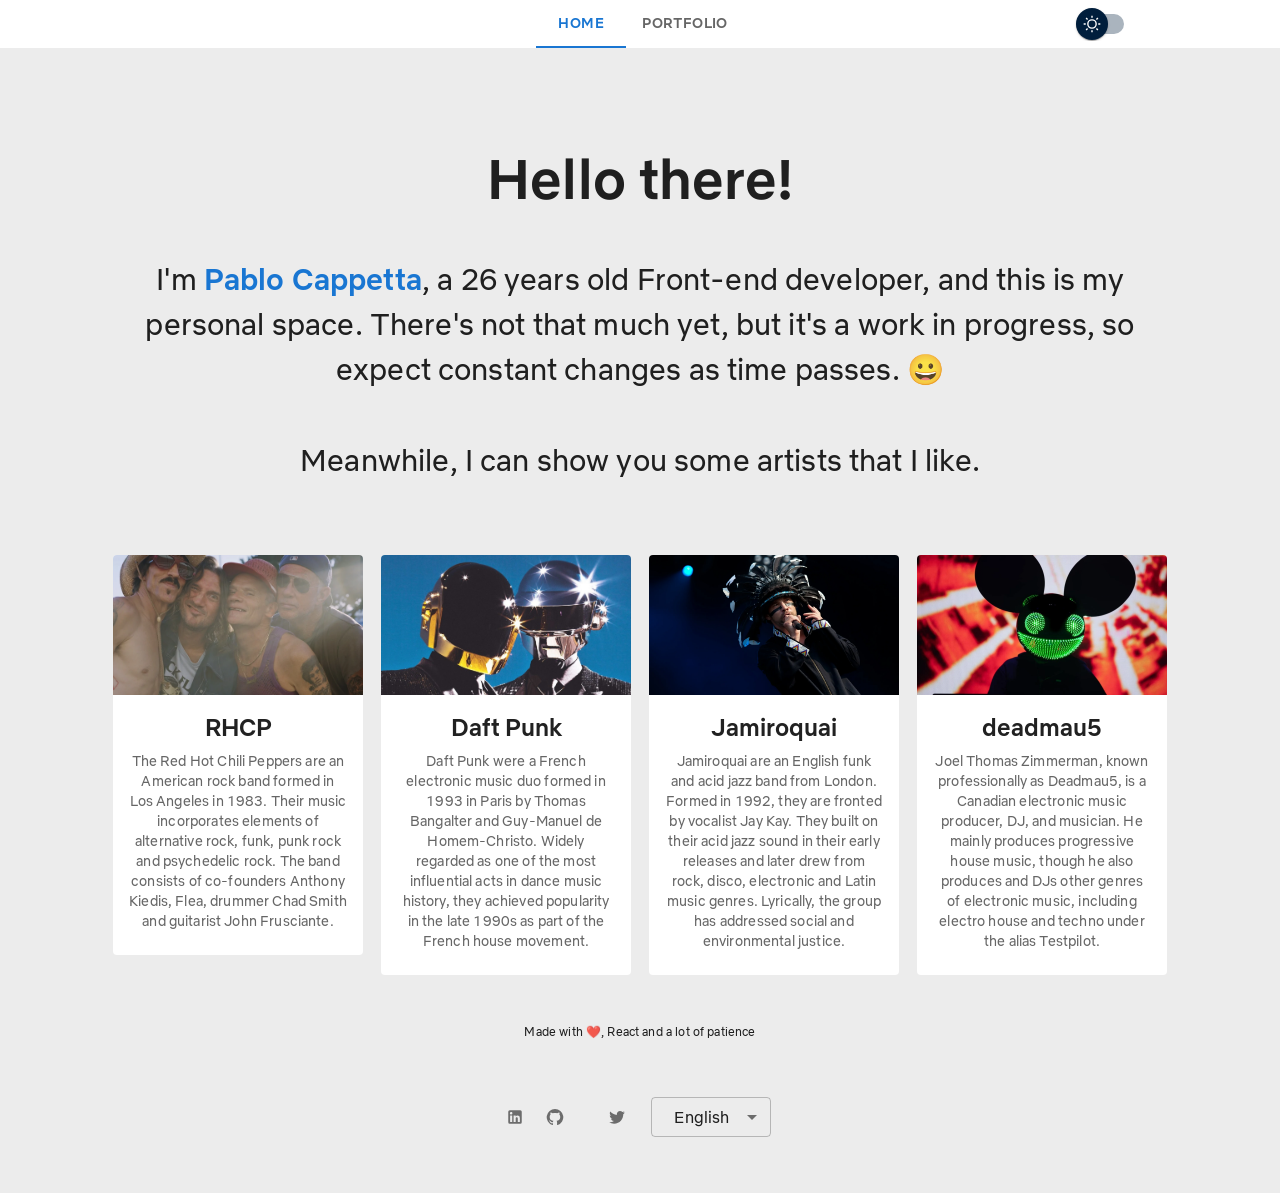
==== index.html @ fea0445c "Updates" ====
<!doctype html><html lang="en"><head><meta charset="utf-8"/><link rel="icon" href="/favicon.ico"/><meta name="viewport" content="width=device-width,initial-scale=1"/><meta name="theme-color" content="#000000"/><meta name="description" content="Pablo Cappetta is a Software Engineer based in Buenos Aires, Argentina. You can find more about him, including his portfolio and some cool stuff he is working on."/><link rel="icon" type="image/png" sizes="32x32" href="/favicon-32x32.png"/><link rel="icon" type="image/png" sizes="16x16" href="/favicon-16x16.png"/><link rel="apple-touch-icon" href="/apple-touch-icon.png"/><link rel="manifest" href="/manifest.json"/><title>Pablo Cappetta</title><script defer="defer" src="/static/js/main.bab5e4d0.js"></script><link href="/static/css/main.f9f43aca.css" rel="stylesheet"></head><body><noscript>You need to enable JavaScript to run this app.</noscript><div id="root"></div></body></html>
---- static/css/main.f9f43aca.css ----
body{-webkit-font-smoothing:antialiased;-moz-osx-font-smoothing:grayscale;font-family:-apple-system,BlinkMacSystemFont,Segoe UI,Roboto,Oxygen,Ubuntu,Cantarell,Fira Sans,Droid Sans,Helvetica Neue,sans-serif;margin:0}code{font-family:source-code-pro,Menlo,Monaco,Consolas,Courier New,monospace}@font-face{font-display:fallback;font-family:Netflix Sans;font-weight:100;src:url(/static/media/NetflixSans_W_Th.b8f0827eea5cccd22f15.woff2) format("woff2"),url(/static/media/NetflixSans_W_Th.5c54746a3f1b41f6bb51.woff) format("woff")}@font-face{font-display:fallback;font-family:Netflix Sans;font-weight:300;src:url(/static/media/NetflixSans_W_Lt.fd2365013929182277eb.woff2) format("woff2"),url(/static/media/NetflixSans_W_Lt.cdaf9476ff5e17fe55d2.woff) format("woff")}@font-face{font-display:fallback;font-family:Netflix Sans;font-weight:400;src:url(/static/media/NetflixSans_W_Rg.0f89544675950f86a3c9.woff2) format("woff2"),url(/static/media/NetflixSans_W_Rg.4a5d6ec8e07842059f60.woff) format("woff")}@font-face{font-display:fallback;font-family:Netflix Sans;font-weight:700;src:url(/static/media/NetflixSans_W_Md.a7eb753e6dc0059a0b06.woff2) format("woff2"),url(/static/media/NetflixSans_W_Md.60232abdb63e25430e3f.woff) format("woff")}@font-face{font-display:fallback;font-family:Netflix Sans;font-weight:800;src:url(/static/media/NetflixSans_W_Bd.2cd128d8209cae108cbe.woff2) format("woff2"),url(/static/media/NetflixSans_W_Bd.e4bef10f76490ea55826.woff) format("woff")}@font-face{font-display:fallback;font-family:Netflix Sans;font-weight:900;src:url(/static/media/NetflixSans_W_Blk.29e6d806de0efce97a15.woff2) format("woff2"),url(/static/media/NetflixSans_W_Blk.bea3baed84f8fe503d08.woff) format("woff")}*{box-sizing:border-box;font-family:Netflix Sans,-apple-system,BlinkMacSystemFont,'"Segoe UI"',Roboto,'"Helvetica Neue"',Arial,"sans-serif",'"Apple Color Emoji"','"Segoe UI Emoji"','"Segoe UI Symbol"'!important;max-width:100vw}body{transition:all .1s linear!important}.App{align-items:center;display:flex;flex-direction:column;font-size:calc(10px + 2vmin);min-height:100vh;text-align:center}h1.home-profile-description{margin-top:0}.home-profile-description{margin-bottom:45.614px}p.home-profile-description{font-size:30px}p.home-liked-stuff-description{font-size:30px;margin-bottom:72px}.container-home-media-cards{display:flex!important;flex-wrap:wrap;gap:36px;justify-content:center!important}.home-footer{font-size:12px;margin-top:48px}.card-component{flex-wrap:wrap!important}.dropdown-component{box-shadow:none!important}a{text-decoration:none}.container-home-page{width:1200px!important}.images-carousel-element{justify-content:center;place-content:center}.nav-bar button{font-weight:bolder}.MuiFormControlLabel-root{margin-right:0!important}.container-social-media{align-content:center!important;align-items:center!important;display:flex!important;flex-wrap:wrap!important;gap:12px!important;justify-content:center!important;line-height:2px!important;margin-bottom:48px;margin-top:48px;place-items:center!important}@media (min-width:320px) and (max-width:374px){.button-theme{display:none!important}.container-home-media-cards{gap:36px}}@media (min-width:375px) and (max-width:424px){#meme{width:95%!important}.button-theme{bottom:49px;left:142px;position:relative!important}.container-home-media-cards{gap:36px}.MuiSwitch-root{width:36px!important}.MuiSwitch-track{display:none!important}.MuiSwitch-switchBase{-webkit-transform:none!important;transform:none!important}.MuiFormControlLabel-root{width:0!important}}@media (min-width:425px) and (max-width:767px){#meme{width:95%!important}.button-theme{bottom:49px;left:165px;position:relative!important}.container-home-media-cards{gap:36px}.MuiSwitch-root{width:36px!important}.MuiSwitch-track{display:none!important}.MuiSwitch-switchBase{-webkit-transform:none!important;transform:none!important}.MuiFormControlLabel-root{width:0!important}}@media (min-width:768px) and (max-width:1023px){.button-theme{bottom:49px;left:338px;position:relative!important}.container-home-media-cards{gap:36px}}@media (min-width:1024px) and (max-width:1439px){.button-theme{bottom:49px;left:465px;position:relative!important}.container-home-media-cards{gap:18px}}@media (min-width:1440px){.button-theme{bottom:49px;left:545px;position:relative!important}.container-home-media-cards{gap:18px}}
/*# sourceMappingURL=main.f9f43aca.css.map*/
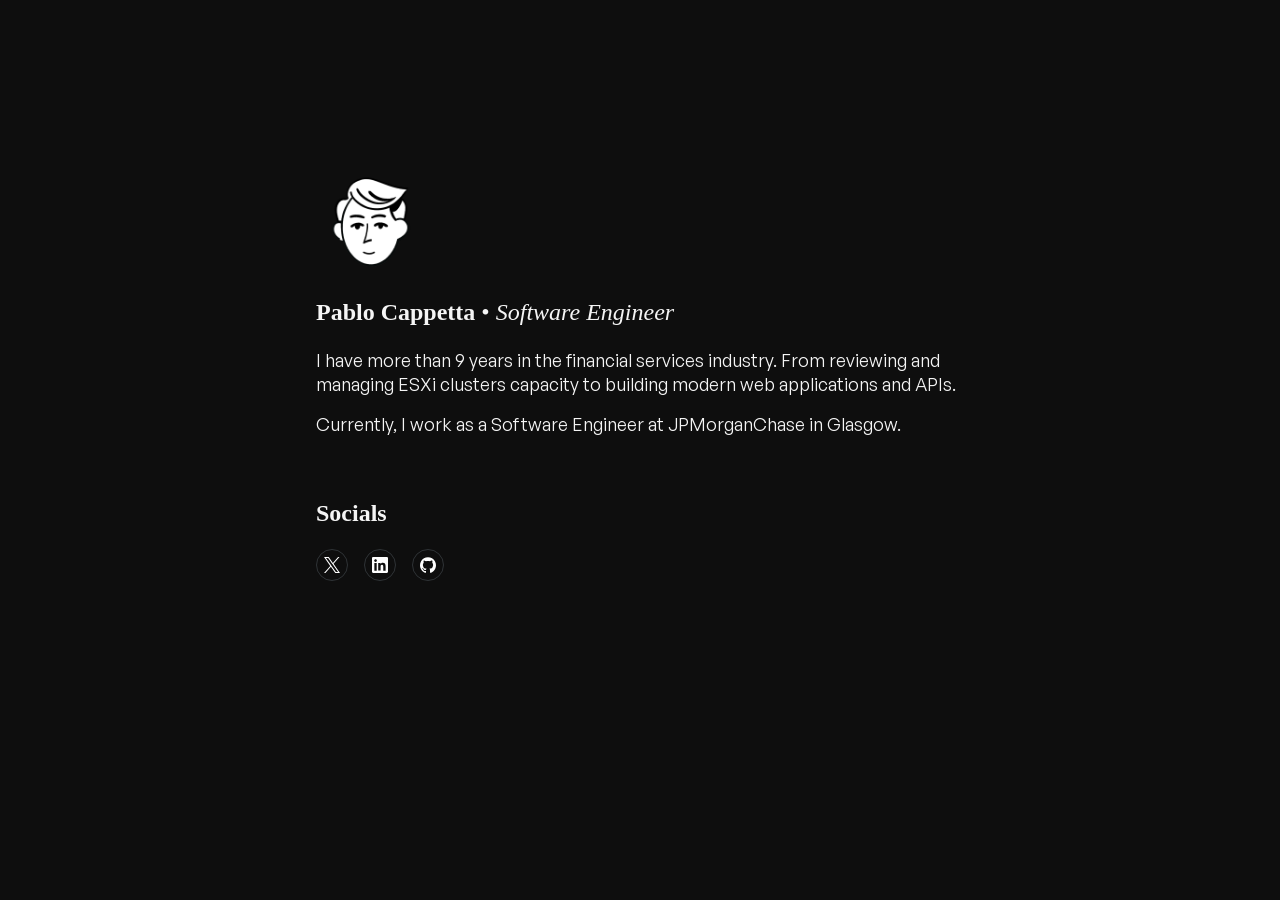
==== commit 1f9cdcba: "Restore custom domain configuration" ====
--- a/index.html
+++ b/index.html
@@ -1 +1 @@
-<!doctype html><html lang="en"><head><meta charset="utf-8"/><link rel="icon" href="/favicon.ico"/><meta name="viewport" content="width=device-width,initial-scale=1"/><meta name="theme-color" content="#000000"/><meta name="description" content="Pablo Cappetta is a Software Engineer based in Buenos Aires, Argentina. You can find more about him, including his portfolio and some cool stuff he is working on."/><link rel="icon" type="image/png" sizes="32x32" href="/favicon-32x32.png"/><link rel="icon" type="image/png" sizes="16x16" href="/favicon-16x16.png"/><link rel="apple-touch-icon" href="/apple-touch-icon.png"/><link rel="manifest" href="/manifest.json"/><title>Pablo Cappetta</title><script defer="defer" src="/static/js/main.bab5e4d0.js"></script><link href="/static/css/main.f9f43aca.css" rel="stylesheet"></head><body><noscript>You need to enable JavaScript to run this app.</noscript><div id="root"></div></body></html>+<!DOCTYPE html><html lang="en" class="h-full bg-[rgb(14, 14, 14)]" style="background-color:rgb(14, 14, 14)"><head><meta charSet="utf-8"/><link rel="preconnect" href="/" crossorigin=""/><meta name="viewport" content="width=device-width, initial-scale=1"/><link rel="stylesheet" href="/_next/static/chunks/1lu42h6o0ez8k.css" data-precedence="next"/><link rel="preload" as="script" fetchPriority="low" href="/_next/static/chunks/0kqziy-7_gy73.js"/><script src="/_next/static/chunks/1vgmu4ugcdqii.js" async=""></script><script src="/_next/static/chunks/092r-mewpaf3q.js" async=""></script><script src="/_next/static/chunks/turbopack-2u1d16houkiyo.js" async=""></script><script src="/_next/static/chunks/3qfy96eoyh-ek.js" async=""></script><script src="/_next/static/chunks/19b2mocf-5gtw.js" async=""></script><meta name="next-size-adjust" content=""/><meta name="theme-color" content="rgb(14, 14, 14)"/><title>Pablo Cappetta</title><meta name="description" content="Software Engineer with 9+ years of experience in financial services, focused on building reliable web applications and APIs."/><meta property="og:title" content="Pablo Cappetta"/><meta property="og:description" content="Software Engineer with 9+ years of experience in financial services, focused on building reliable web applications and APIs."/><meta property="og:url" content="https://pablocappetta.com"/><meta property="og:image" content="https://pablocappetta.com/assets/thumbnail.png"/><meta property="og:image:type" content="image/png"/><meta property="og:image:width" content="1200"/><meta property="og:image:height" content="630"/><meta property="og:type" content="website"/><meta name="twitter:card" content="summary_large_image"/><meta name="twitter:site" content="@pablocappetta"/><meta name="twitter:title" content="Pablo Cappetta"/><meta name="twitter:description" content="Software Engineer with 9+ years of experience in financial services, focused on building reliable web applications and APIs."/><meta name="twitter:image" content="https://pablocappetta.com/assets/thumbnail.png"/><link rel="icon" href="/favicon.ico"/><script src="/_next/static/chunks/0cz1d0mv5g_q7.js" noModule=""></script></head><body class="h-full min-h-screen bg-[rgb(14, 14, 14)] font-[GeneralSans-Regular,sans-serif]"><div hidden=""><!--$--><!--/$--></div><script type="application/ld+json">{"@context":"https://schema.org","@type":"Person","name":"Pablo Cappetta","jobTitle":"Software Engineer","@id":"https://pablocappetta.com/#person","worksFor":{"@type":"Organization","name":"JPMorganChase"},"url":"https://pablocappetta.com","sameAs":["https://twitter.com/PabloCappetta","https://github.com/pablocappetta","https://linkedin.com/in/pablocappetta"],"image":"https://pablocappetta.com/assets/thumbnail.png","description":"Software Engineer with 9+ years of experience in financial services, focused on building reliable web applications and APIs.","alumniOf":{"@type":"CollegeOrUniversity","name":"Universidad Argentina de la Empresa"}}</script><main class="mx-auto max-w-5xl p-8"><article class="pt-0 lg:pt-30 m-auto justify-start"><div class="flex flex-col max-w-170 h-max m-auto"><img alt="Pablo&#x27;s Notion Face" loading="lazy" width="140" height="140" decoding="async" data-nimg="1" class="p-0" style="color:transparent" src="/assets/notion_face.png"/><div class="max-w-3xl px-4 mb-14"><h1 class="text-off-white text-left text-2xl leading-10 mb-4 font-serif"><b class="bg-clip-text">Pablo Cappetta</b><span> • </span><span class="italic">Software Engineer</span></h1><p class="text-off-white text-left text-lg leading-6">I have more than 9 years in the financial services industry. From reviewing and managing ESXi clusters capacity to building modern web applications and APIs.</p><p class="text-off-white text-left text-lg leading-6 mt-4">Currently, I work as a Software Engineer at JPMorganChase in Glasgow.</p></div><div class="max-w-3xl px-4"><h1 class="text-off-white text-left text-2xl leading-10 mb-4"><b class="bg-clip-text font-serif">Socials</b></h1><div class="flex gap-4"><a href="https://x.com/PabloCappetta" target="_blank" rel="noopener noreferrer"><div class="h-8 w-8 rounded-full border flex items-center justify-center border-[#2F3336] transition-opacity duration-200 hover:opacity-70"><img alt="X logo" loading="lazy" width="16" height="16" decoding="async" data-nimg="1" class="brightness-0 invert" style="color:transparent" src="/assets/x.svg"/></div></a><a href="https://linkedin.com/in/pablocappetta" target="_blank" rel="noopener noreferrer"><div class="h-8 w-8 rounded-full border flex items-center justify-center border-[#2F3336] transition-opacity duration-200 hover:opacity-70"><img alt="LinkedIn logo" loading="lazy" width="16" height="16" decoding="async" data-nimg="1" class="brightness-0 invert" style="color:transparent" src="/assets/LinkedIn.svg"/></div></a><a href="https://github.com/pablocappetta" target="_blank" rel="noopener noreferrer"><div class="h-8 w-8 rounded-full border flex items-center justify-center border-[#2F3336] transition-opacity duration-200 hover:opacity-70"><img alt="GitHub logo" loading="lazy" width="16" height="16" decoding="async" data-nimg="1" class="brightness-0 invert" style="color:transparent" src="/assets/GitHub.svg"/></div></a></div></div></div></article><!--$--><!--/$--></main><script id="_R_">(globalThis["TURBOPACK"] || (globalThis["TURBOPACK"] = [])).push({"otherChunks":["static/chunks/0kqziy-7_gy73.js","static/chunks/1vgmu4ugcdqii.js","static/chunks/092r-mewpaf3q.js"],"runtimeModuleIds":[94553]});</script><script src="/_next/static/chunks/0kqziy-7_gy73.js" async=""></script><script>(self.__next_f=self.__next_f||[]).push([0])</script><script>self.__next_f.push([1,"1:\"$Sreact.fragment\"\n2:\"/_next/static/chunks/3qfy96eoyh-ek.js\"\n3:I[39756,[\"$2\"],\"default\"]\n4:I[37457,[\"$2\"],\"default\"]\n6:\"/_next/static/chunks/19b2mocf-5gtw.js\"\n7:I[5500,[\"$2\",\"$6\"],\"Image\"]\nd:\"ViewportBoundary\"\ne:I[97367,[\"$2\"],\"$d\"]\n10:\"MetadataBoundary\"\n11:I[97367,[\"$2\"],\"$10\"]\n12:\"$Sreact.suspense\"\n14:I[68027,[\"$2\"],\"default\",1]\n:HL[\"/_next/static/chunks/1lu42h6o0ez8k.css\",\"style\"]\n:HC[\"/\",\"\"]\n"])</script><script>self.__next_f.push([1,"5:[[\"children\",{\"s\":\"__PAGE__\",\"h\":512,\"d\":{\"r\":[\"$\",\"$1\",\"c\",{\"children\":[[\"$\",\"article\",null,{\"className\":\"pt-0 lg:pt-30 m-auto justify-start\",\"children\":[\"$\",\"div\",null,{\"className\":\"flex flex-col max-w-170 h-max m-auto\",\"children\":[[\"$\",\"$L7\",null,{\"src\":\"/assets/notion_face.png\",\"width\":140,\"height\":140,\"alt\":\"Pablo's Notion Face\",\"className\":\"p-0\"}],[\"$\",\"div\",null,{\"className\":\"max-w-3xl px-4 mb-14\",\"children\":[[\"$\",\"h1\",null,{\"className\":\"text-off-white text-left text-2xl leading-10 mb-4 font-serif\",\"children\":[[\"$\",\"b\",null,{\"className\":\"bg-clip-text\",\"children\":\"Pablo Cappetta\"}],[\"$\",\"span\",null,{\"children\":\" • \"}],[\"$\",\"span\",null,{\"className\":\"italic\",\"children\":\"Software Engineer\"}]]}],[\"$\",\"p\",null,{\"className\":\"text-off-white text-left text-lg leading-6\",\"children\":\"I have more than 9 years in the financial services industry. From reviewing and managing ESXi clusters capacity to building modern web applications and APIs.\"}],[\"$\",\"p\",null,{\"className\":\"text-off-white text-left text-lg leading-6 mt-4\",\"children\":\"Currently, I work as a Software Engineer at JPMorganChase in Glasgow.\"}]]}],[\"$\",\"div\",null,{\"className\":\"max-w-3xl px-4\",\"children\":[[\"$\",\"h1\",null,{\"className\":\"text-off-white text-left text-2xl leading-10 mb-4\",\"children\":[\"$\",\"b\",null,{\"className\":\"bg-clip-text font-serif\",\"children\":\"Socials\"}]}],[\"$\",\"div\",null,{\"className\":\"flex gap-4\",\"children\":[[\"$\",\"a\",null,{\"href\":\"https://x.com/PabloCappetta\",\"target\":\"_blank\",\"rel\":\"noopener noreferrer\",\"children\":\"$L8\"}],\"$L9\",\"$La\"]}]]}]]}]}],[\"$Lb\"],\"$Lc\"]}],\"p\":false,\"v\":null}}]]\n"])</script><script>self.__next_f.push([1,"0:{\"P\":null,\"c\":[\"\",\"\"],\"q\":\"\",\"i\":false,\"t\":{\"t\":{\"s\":\"\",\"h\":528,\"d\":{\"r\":[\"$\",\"$1\",\"c\",{\"children\":[[[\"$\",\"link\",\"0\",{\"rel\":\"stylesheet\",\"href\":\"/_next/static/chunks/1lu42h6o0ez8k.css\",\"precedence\":\"next\",\"crossOrigin\":\"$undefined\",\"nonce\":\"$undefined\"}],[\"$\",\"script\",\"script-0\",{\"src\":\"/_next/static/chunks/3qfy96eoyh-ek.js\",\"async\":true,\"nonce\":\"$undefined\"}]],[\"$\",\"html\",null,{\"lang\":\"en\",\"className\":\"h-full bg-[rgb(14, 14, 14)]\",\"style\":{\"backgroundColor\":\"rgb(14, 14, 14)\"},\"children\":[\"$\",\"body\",null,{\"className\":\"h-full min-h-screen bg-[rgb(14, 14, 14)] font-[GeneralSans-Regular,sans-serif]\",\"children\":[[\"$\",\"script\",null,{\"type\":\"application/ld+json\",\"dangerouslySetInnerHTML\":{\"__html\":\"{\\\"@context\\\":\\\"https://schema.org\\\",\\\"@type\\\":\\\"Person\\\",\\\"name\\\":\\\"Pablo Cappetta\\\",\\\"jobTitle\\\":\\\"Software Engineer\\\",\\\"@id\\\":\\\"https://pablocappetta.com/#person\\\",\\\"worksFor\\\":{\\\"@type\\\":\\\"Organization\\\",\\\"name\\\":\\\"JPMorganChase\\\"},\\\"url\\\":\\\"https://pablocappetta.com\\\",\\\"sameAs\\\":[\\\"https://twitter.com/PabloCappetta\\\",\\\"https://github.com/pablocappetta\\\",\\\"https://linkedin.com/in/pablocappetta\\\"],\\\"image\\\":\\\"https://pablocappetta.com/assets/thumbnail.png\\\",\\\"description\\\":\\\"Software Engineer with 9+ years of experience in financial services, focused on building reliable web applications and APIs.\\\",\\\"alumniOf\\\":{\\\"@type\\\":\\\"CollegeOrUniversity\\\",\\\"name\\\":\\\"Universidad Argentina de la Empresa\\\"}}\"}}],[\"$\",\"main\",null,{\"className\":\"mx-auto max-w-5xl p-8\",\"children\":[\"$\",\"$L3\",null,{\"parallelRouterKey\":\"children\",\"error\":\"$undefined\",\"errorStyles\":\"$undefined\",\"errorScripts\":\"$undefined\",\"template\":[\"$\",\"$L4\",null,{}],\"templateStyles\":\"$undefined\",\"templateScripts\":\"$undefined\",\"notFound\":[[[\"$\",\"title\",null,{\"children\":\"404: This page could not be found.\"}],[\"$\",\"div\",null,{\"style\":{\"fontFamily\":\"system-ui,\\\"Segoe UI\\\",Roboto,Helvetica,Arial,sans-serif,\\\"Apple Color Emoji\\\",\\\"Segoe UI Emoji\\\"\",\"height\":\"100vh\",\"textAlign\":\"center\",\"display\":\"flex\",\"flexDirection\":\"column\",\"alignItems\":\"center\",\"justifyContent\":\"center\"},\"children\":[\"$\",\"div\",null,{\"children\":[[\"$\",\"style\",null,{\"dangerouslySetInnerHTML\":{\"__html\":\"body{color:#000;background:#fff;margin:0}.next-error-h1{border-right:1px solid rgba(0,0,0,.3)}@media (prefers-color-scheme:dark){body{color:#fff;background:#000}.next-error-h1{border-right:1px solid rgba(255,255,255,.3)}}\"}}],[\"$\",\"h1\",null,{\"className\":\"next-error-h1\",\"style\":{\"display\":\"inline-block\",\"margin\":\"0 20px 0 0\",\"padding\":\"0 23px 0 0\",\"fontSize\":24,\"fontWeight\":500,\"verticalAlign\":\"top\",\"lineHeight\":\"49px\"},\"children\":404}],[\"$\",\"div\",null,{\"style\":{\"display\":\"inline-block\"},\"children\":[\"$\",\"h2\",null,{\"style\":{\"fontSize\":14,\"fontWeight\":400,\"lineHeight\":\"49px\",\"margin\":0},\"children\":\"This page could not be found.\"}]}]]}]}]],[]],\"forbidden\":\"$undefined\",\"unauthorized\":\"$undefined\"}]}]]}]}]]}],\"p\":false,\"v\":null},\"c\":\"$Q5\"},\"h\":{\"r\":[\"$\",\"$1\",\"h\",{\"children\":[null,[\"$\",\"$Le\",null,{\"children\":\"$Lf\"}],[\"$\",\"$L11\",null,{\"children\":[[\"$\",\"div\",null,{\"hidden\":true,\"children\":[\"$\",\"$12\",null,{\"name\":\"Next.Metadata\",\"children\":\"$L13\"}]}],null]}],[\"$\",\"meta\",null,{\"name\":\"next-size-adjust\",\"content\":\"\"}]]}],\"p\":false,\"v\":null}},\"m\":\"$undefined\",\"G\":[\"$14\",[[\"$\",\"link\",\"0\",{\"rel\":\"stylesheet\",\"href\":\"/_next/static/chunks/1lu42h6o0ez8k.css\",\"precedence\":\"next\",\"crossOrigin\":\"$undefined\",\"nonce\":\"$undefined\"}]]],\"S\":true,\"r\":\"$undefined\",\"s\":\"$undefined\",\"a\":\"$undefined\",\"l\":\"$undefined\",\"p\":\"$undefined\",\"d\":\"$undefined\",\"b\":\"peVTTz4kTA4rLwxJQx77Z\"}\n"])</script><script>self.__next_f.push([1,"15:I[97367,[\"$2\"],\"OutletBoundary\"]\n8:[\"$\",\"div\",null,{\"className\":\"h-8 w-8 rounded-full border flex items-center justify-center border-[#2F3336] transition-opacity duration-200 hover:opacity-70\",\"children\":[\"$\",\"$L7\",null,{\"alt\":\"X logo\",\"width\":16,\"height\":16,\"className\":\"brightness-0 invert\",\"src\":\"/assets/x.svg\"}]}]\n9:[\"$\",\"a\",null,{\"href\":\"https://linkedin.com/in/pablocappetta\",\"target\":\"_blank\",\"rel\":\"noopener noreferrer\",\"children\":[\"$\",\"div\",null,{\"className\":\"h-8 w-8 rounded-full border flex items-center justify-center border-[#2F3336] transition-opacity duration-200 hover:opacity-70\",\"children\":[\"$\",\"$L7\",null,{\"alt\":\"LinkedIn logo\",\"width\":16,\"height\":16,\"className\":\"brightness-0 invert\",\"src\":\"/assets/LinkedIn.svg\"}]}]}]\na:[\"$\",\"a\",null,{\"href\":\"https://github.com/pablocappetta\",\"target\":\"_blank\",\"rel\":\"noopener noreferrer\",\"children\":[\"$\",\"div\",null,{\"className\":\"h-8 w-8 rounded-full border flex items-center justify-center border-[#2F3336] transition-opacity duration-200 hover:opacity-70\",\"children\":[\"$\",\"$L7\",null,{\"alt\":\"GitHub logo\",\"width\":16,\"height\":16,\"className\":\"brightness-0 invert\",\"src\":\"/assets/GitHub.svg\"}]}]}]\nb:[\"$\",\"script\",\"script-0\",{\"src\":\"/_next/static/chunks/19b2mocf-5gtw.js\",\"async\":true,\"nonce\":\"$undefined\"}]\nc:[\"$\",\"$L15\",null,{\"children\":[\"$\",\"$12\",null,{\"name\":\"Next.MetadataOutlet\",\"children\":\"$@16\"}]}]\n"])</script><script>self.__next_f.push([1,"f:[[\"$\",\"meta\",\"0\",{\"charSet\":\"utf-8\"}],[\"$\",\"meta\",\"1\",{\"name\":\"viewport\",\"content\":\"width=device-width, initial-scale=1\"}],[\"$\",\"meta\",\"2\",{\"name\":\"theme-color\",\"content\":\"rgb(14, 14, 14)\"}]]\n"])</script><script>self.__next_f.push([1,"17:I[27201,[\"$2\"],\"IconMark\"]\n"])</script><script>self.__next_f.push([1,"13:[[\"$\",\"title\",\"0\",{\"children\":\"Pablo Cappetta\"}],[\"$\",\"meta\",\"1\",{\"name\":\"description\",\"content\":\"Software Engineer with 9+ years of experience in financial services, focused on building reliable web applications and APIs.\"}],[\"$\",\"meta\",\"2\",{\"property\":\"og:title\",\"content\":\"Pablo Cappetta\"}],[\"$\",\"meta\",\"3\",{\"property\":\"og:description\",\"content\":\"Software Engineer with 9+ years of experience in financial services, focused on building reliable web applications and APIs.\"}],[\"$\",\"meta\",\"4\",{\"property\":\"og:url\",\"content\":\"https://pablocappetta.com\"}],[\"$\",\"meta\",\"5\",{\"property\":\"og:image\",\"content\":\"https://pablocappetta.com/assets/thumbnail.png\"}],[\"$\",\"meta\",\"6\",{\"property\":\"og:image:type\",\"content\":\"image/png\"}],[\"$\",\"meta\",\"7\",{\"property\":\"og:image:width\",\"content\":\"1200\"}],[\"$\",\"meta\",\"8\",{\"property\":\"og:image:height\",\"content\":\"630\"}],[\"$\",\"meta\",\"9\",{\"property\":\"og:type\",\"content\":\"website\"}],[\"$\",\"meta\",\"10\",{\"name\":\"twitter:card\",\"content\":\"summary_large_image\"}],[\"$\",\"meta\",\"11\",{\"name\":\"twitter:site\",\"content\":\"@pablocappetta\"}],[\"$\",\"meta\",\"12\",{\"name\":\"twitter:title\",\"content\":\"Pablo Cappetta\"}],[\"$\",\"meta\",\"13\",{\"name\":\"twitter:description\",\"content\":\"Software Engineer with 9+ years of experience in financial services, focused on building reliable web applications and APIs.\"}],[\"$\",\"meta\",\"14\",{\"name\":\"twitter:image\",\"content\":\"https://pablocappetta.com/assets/thumbnail.png\"}],[\"$\",\"link\",\"15\",{\"rel\":\"icon\",\"href\":\"/favicon.ico\"}],[\"$\",\"$L17\",\"16\",{}]]\n"])</script><script>self.__next_f.push([1,"16:null\n"])</script></body></html>
--- a/_next/static/chunks/1lu42h6o0ez8k.css
+++ b/_next/static/chunks/1lu42h6o0ez8k.css
@@ -0,0 +1 @@
+@layer properties{@supports (((-webkit-hyphens:none)) and (not (margin-trim:block))) or ((-moz-orient:inline) and (not (color:rgb(from red r g b)))){*,:before,:after,::backdrop{--tw-rotate-x:initial;--tw-rotate-y:initial;--tw-rotate-z:initial;--tw-skew-x:initial;--tw-skew-y:initial;--tw-border-style:solid;--tw-leading:initial;--tw-blur:initial;--tw-brightness:initial;--tw-contrast:initial;--tw-grayscale:initial;--tw-hue-rotate:initial;--tw-invert:initial;--tw-opacity:initial;--tw-saturate:initial;--tw-sepia:initial;--tw-drop-shadow:initial;--tw-drop-shadow-color:initial;--tw-drop-shadow-alpha:100%;--tw-drop-shadow-size:initial;--tw-duration:initial}}}@layer theme{:root,:host{--font-sans:-apple-system, BlinkMacSystemFont, "Segoe UI", Roboto, "Helvetica Neue", "Noto Sans", Arial, sans-serif, "Apple Color Emoji", "Segoe UI Emoji", "Segoe UI Symbol", "Noto Color Emoji";--font-serif:ui-serif, Georgia, Cambria, "Times New Roman", Times, serif;--font-mono:ui-monospace, SFMono-Regular, Menlo, Monaco, Consolas, "Liberation Mono", "Courier New", monospace;--spacing:.25rem;--container-3xl:48rem;--container-5xl:64rem;--text-lg:1.125rem;--text-lg--line-height:calc(1.75 / 1.125);--text-2xl:1.5rem;--text-2xl--line-height:calc(2 / 1.5);--default-transition-duration:.15s;--default-transition-timing-function:cubic-bezier(.4, 0, .2, 1);--default-font-family:var(--font-sans);--default-mono-font-family:var(--font-mono);--color-off-white:#f5f5f5}}@layer base{*,:after,:before,::backdrop{box-sizing:border-box;border:0 solid;margin:0;padding:0}::file-selector-button{box-sizing:border-box;border:0 solid;margin:0;padding:0}html,:host{-webkit-text-size-adjust:100%;tab-size:4;line-height:1.5;font-family:var(--default-font-family,-apple-system, BlinkMacSystemFont, "Segoe UI", Roboto, "Helvetica Neue", "Noto Sans", Arial, sans-serif, "Apple Color Emoji", "Segoe UI Emoji", "Segoe UI Symbol", "Noto Color Emoji");font-feature-settings:var(--default-font-feature-settings,normal);font-variation-settings:var(--default-font-variation-settings,normal);-webkit-tap-highlight-color:transparent}hr{height:0;color:inherit;border-top-width:1px}abbr:where([title]){-webkit-text-decoration:underline dotted;text-decoration:underline dotted}h1,h2,h3,h4,h5,h6{font-size:inherit;font-weight:inherit}a{color:inherit;-webkit-text-decoration:inherit;-webkit-text-decoration:inherit;-webkit-text-decoration:inherit;-webkit-text-decoration:inherit;text-decoration:inherit}b,strong{font-weight:bolder}code,kbd,samp,pre{font-family:var(--default-mono-font-family,ui-monospace, SFMono-Regular, Menlo, Monaco, Consolas, "Liberation Mono", "Courier New", monospace);font-feature-settings:var(--default-mono-font-feature-settings,normal);font-variation-settings:var(--default-mono-font-variation-settings,normal);font-size:1em}small{font-size:80%}sub,sup{vertical-align:baseline;font-size:75%;line-height:0;position:relative}sub{bottom:-.25em}sup{top:-.5em}table{text-indent:0;border-color:inherit;border-collapse:collapse}:-moz-focusring:where(:not(iframe)){outline:auto}progress{vertical-align:baseline}summary{display:list-item}ol,ul,menu{list-style:none}img,svg,video,canvas,audio,iframe,embed,object{vertical-align:middle;display:block}img,video{max-width:100%;height:auto}button,input,select,optgroup,textarea{font:inherit;font-feature-settings:inherit;font-variation-settings:inherit;letter-spacing:inherit;color:inherit;opacity:1;background-color:#0000;border-radius:0}::file-selector-button{font:inherit;font-feature-settings:inherit;font-variation-settings:inherit;letter-spacing:inherit;color:inherit;opacity:1;background-color:#0000;border-radius:0}:where(select:is([multiple],[size])) optgroup{font-weight:bolder}:where(select:is([multiple],[size])) optgroup option{padding-inline-start:20px}::file-selector-button{margin-inline-end:4px}::placeholder{opacity:1}@supports (not ((-webkit-appearance:-apple-pay-button))) or (contain-intrinsic-size:1px){::placeholder{color:currentColor}@supports (color:color-mix(in lab, red, red)){::placeholder{color:color-mix(in oklab, currentcolor 50%, transparent)}}}textarea{resize:vertical}::-webkit-search-decoration{-webkit-appearance:none}::-webkit-date-and-time-value{min-height:1lh;text-align:inherit}::-webkit-datetime-edit{display:inline-flex}::-webkit-datetime-edit-fields-wrapper{padding:0}::-webkit-datetime-edit{padding-block:0}::-webkit-datetime-edit-year-field{padding-block:0}::-webkit-datetime-edit-month-field{padding-block:0}::-webkit-datetime-edit-day-field{padding-block:0}::-webkit-datetime-edit-hour-field{padding-block:0}::-webkit-datetime-edit-minute-field{padding-block:0}::-webkit-datetime-edit-second-field{padding-block:0}::-webkit-datetime-edit-millisecond-field{padding-block:0}::-webkit-datetime-edit-meridiem-field{padding-block:0}::-webkit-calendar-picker-indicator{line-height:1}:-moz-ui-invalid{box-shadow:none}button,input:where([type=button],[type=reset],[type=submit]){appearance:button}::file-selector-button{appearance:button}::-webkit-inner-spin-button{height:auto}::-webkit-outer-spin-button{height:auto}[hidden]:where(:not([hidden=until-found])){display:none!important}}@layer components;@layer utilities{.m-auto{margin:auto}.mx-auto{margin-inline:auto}.mt-4{margin-top:calc(var(--spacing) * 4)}.mb-4{margin-bottom:calc(var(--spacing) * 4)}.mb-14{margin-bottom:calc(var(--spacing) * 14)}.contents{display:contents}.flex{display:flex}.h-8{height:calc(var(--spacing) * 8)}.h-full{height:100%}.h-max{height:max-content}.min-h-screen{min-height:100vh}.w-8{width:calc(var(--spacing) * 8)}.max-w-3xl{max-width:var(--container-3xl)}.max-w-5xl{max-width:var(--container-5xl)}.max-w-170{max-width:calc(var(--spacing) * 170)}.transform{transform:var(--tw-rotate-x, ) var(--tw-rotate-y, ) var(--tw-rotate-z, ) var(--tw-skew-x, ) var(--tw-skew-y, )}.flex-col{flex-direction:column}.items-center{align-items:center}.justify-center{justify-content:center}.justify-start{justify-content:flex-start}.gap-4{gap:calc(var(--spacing) * 4)}.rounded-full{border-radius:2147483647px}.border{border-style:var(--tw-border-style);border-width:1px}.border-\[\#2F3336\]{border-color:#2f3336}.bg-clip-text{-webkit-background-clip:text;background-clip:text}.p-0{padding:0}.p-8{padding:calc(var(--spacing) * 8)}.px-4{padding-inline:calc(var(--spacing) * 4)}.pt-0{padding-top:0}.text-left{text-align:left}.font-\[GeneralSans-Regular\,sans-serif\]{font-family:GeneralSans-Regular,sans-serif}.font-serif{font-family:var(--font-serif)}.text-2xl{font-size:var(--text-2xl);line-height:var(--tw-leading,var(--text-2xl--line-height))}.text-lg{font-size:var(--text-lg);line-height:var(--tw-leading,var(--text-lg--line-height))}.leading-6{--tw-leading:calc(var(--spacing) * 6);line-height:calc(var(--spacing) * 6)}.leading-10{--tw-leading:calc(var(--spacing) * 10);line-height:calc(var(--spacing) * 10)}.text-off-white{color:var(--color-off-white)}.italic{font-style:italic}.brightness-0{--tw-brightness:brightness(0%);filter:var(--tw-blur, ) var(--tw-brightness, ) var(--tw-contrast, ) var(--tw-grayscale, ) var(--tw-hue-rotate, ) var(--tw-invert, ) var(--tw-saturate, ) var(--tw-sepia, ) var(--tw-drop-shadow, )}.invert{--tw-invert:invert(100%);filter:var(--tw-blur, ) var(--tw-brightness, ) var(--tw-contrast, ) var(--tw-grayscale, ) var(--tw-hue-rotate, ) var(--tw-invert, ) var(--tw-saturate, ) var(--tw-sepia, ) var(--tw-drop-shadow, )}.transition-opacity{transition-property:opacity;transition-timing-function:var(--tw-ease,var(--default-transition-timing-function));transition-duration:var(--tw-duration,var(--default-transition-duration))}.duration-200{--tw-duration:.2s;transition-duration:.2s}@media (hover:hover){.hover\:opacity-70:hover{opacity:.7}}@media (min-width:64rem){.lg\:pt-30{padding-top:calc(var(--spacing) * 30)}}}@font-face{font-family:GeneralSans-Extralight;src:url(../media/GeneralSans-Extralight.1u7lnkmono96t.woff2)format("woff2"),url(../media/GeneralSans-Extralight.1jpc-9-s0b4gf.woff)format("woff"),url(../media/GeneralSans-Extralight.2hjn8y9dhlpzd.ttf)format("truetype");font-weight:200;font-display:swap;font-style:normal}@font-face{font-family:GeneralSans-ExtralightItalic;src:url(../media/GeneralSans-ExtralightItalic.1q559mlfq5kf7.woff2)format("woff2"),url(../media/GeneralSans-ExtralightItalic.40x0t7v_y2a2m.woff)format("woff"),url(../media/GeneralSans-ExtralightItalic.1cd3e9m-2ypjz.ttf)format("truetype");font-weight:200;font-display:swap;font-style:italic}@font-face{font-family:GeneralSans-Light;src:url(../media/GeneralSans-Light.087756llyobzp.woff2)format("woff2"),url(../media/GeneralSans-Light.3ohuayw8c9f1b.woff)format("woff"),url(../media/GeneralSans-Light.33d3-p6bew7cg.ttf)format("truetype");font-weight:300;font-display:swap;font-style:normal}@font-face{font-family:GeneralSans-LightItalic;src:url(../media/GeneralSans-LightItalic.0w2934wuan6j5.woff2)format("woff2"),url(../media/GeneralSans-LightItalic.2c-gct9n5zm80.woff)format("woff"),url(../media/GeneralSans-LightItalic.0_s9_fv8or43y.ttf)format("truetype");font-weight:300;font-display:swap;font-style:italic}@font-face{font-family:GeneralSans-Regular;src:url(../media/GeneralSans-Regular.0ypr6tn8ewkor.woff2)format("woff2"),url(../media/GeneralSans-Regular.3svaz9sqb0nb3.woff)format("woff"),url(../media/GeneralSans-Regular.1oeoolfrgcxl0.ttf)format("truetype");font-weight:400;font-display:swap;font-style:normal}@font-face{font-family:GeneralSans-Italic;src:url(../media/GeneralSans-Italic.1cxjb-6u_obet.woff2)format("woff2"),url(../media/GeneralSans-Italic.28t2o6p69rhr3.woff)format("woff"),url(../media/GeneralSans-Italic.3ec59y8jpwxxl.ttf)format("truetype");font-weight:400;font-display:swap;font-style:italic}@font-face{font-family:GeneralSans-Medium;src:url(../media/GeneralSans-Medium.2csf5ddxy62r4.woff2)format("woff2"),url(../media/GeneralSans-Medium.22_8sxxtwvs9z.woff)format("woff"),url(../media/GeneralSans-Medium.3sho8ni9qyu_y.ttf)format("truetype");font-weight:500;font-display:swap;font-style:normal}@font-face{font-family:GeneralSans-MediumItalic;src:url(../media/GeneralSans-MediumItalic.2f25tslwcdkc2.woff2)format("woff2"),url(../media/GeneralSans-MediumItalic.3nhewkqkgpg3h.woff)format("woff"),url(../media/GeneralSans-MediumItalic.1yd0b3ucg5onk.ttf)format("truetype");font-weight:500;font-display:swap;font-style:italic}@font-face{font-family:GeneralSans-Semibold;src:url(../media/GeneralSans-Semibold.1ilrb12bo3o3m.woff2)format("woff2"),url(../media/GeneralSans-Semibold.39vm2bd353kbu.woff)format("woff"),url(../media/GeneralSans-Semibold.3tc7cywaj-ews.ttf)format("truetype");font-weight:600;font-display:swap;font-style:normal}@font-face{font-family:GeneralSans-SemiboldItalic;src:url(../media/GeneralSans-SemiboldItalic.0w881k9wsmaui.woff2)format("woff2"),url(../media/GeneralSans-SemiboldItalic.273e9sxa920e7.woff)format("woff"),url(../media/GeneralSans-SemiboldItalic.3ly5c5ord4l12.ttf)format("truetype");font-weight:600;font-display:swap;font-style:italic}@font-face{font-family:GeneralSans-Bold;src:url(../media/GeneralSans-Bold.388hnitoey2se.woff2)format("woff2"),url(../media/GeneralSans-Bold.0w75u-p33t65q.woff)format("woff"),url(../media/GeneralSans-Bold.1b4odlvw4kuq4.ttf)format("truetype");font-weight:700;font-display:swap;font-style:normal}@font-face{font-family:GeneralSans-BoldItalic;src:url(../media/GeneralSans-BoldItalic.2wps-rx5wty--.woff2)format("woff2"),url(../media/GeneralSans-BoldItalic.1oe9l8pmejnzd.woff)format("woff"),url(../media/GeneralSans-BoldItalic.41or-mlxn-pdq.ttf)format("truetype");font-weight:700;font-display:swap;font-style:italic}@font-face{font-family:GeneralSans-Variable;src:url(../media/GeneralSans-Variable.2ps45st_c6v2a.woff2)format("woff2"),url(../media/GeneralSans-Variable.2h1_90c989vg3.woff)format("woff"),url(../media/GeneralSans-Variable.22yv6z4stvz-9.ttf)format("truetype");font-weight:200 700;font-display:swap;font-style:normal}@font-face{font-family:GeneralSans-VariableItalic;src:url(../media/GeneralSans-VariableItalic.3rr7hnj3k__ig.woff2)format("woff2"),url(../media/GeneralSans-VariableItalic.0yi445ndyei5z.woff)format("woff"),url(../media/GeneralSans-VariableItalic.3d5yxuh-yb3xc.ttf)format("truetype");font-weight:200 700;font-display:swap;font-style:italic}@property --tw-rotate-x{syntax:"*";inherits:false}@property --tw-rotate-y{syntax:"*";inherits:false}@property --tw-rotate-z{syntax:"*";inherits:false}@property --tw-skew-x{syntax:"*";inherits:false}@property --tw-skew-y{syntax:"*";inherits:false}@property --tw-border-style{syntax:"*";inherits:false;initial-value:solid}@property --tw-leading{syntax:"*";inherits:false}@property --tw-blur{syntax:"*";inherits:false}@property --tw-brightness{syntax:"*";inherits:false}@property --tw-contrast{syntax:"*";inherits:false}@property --tw-grayscale{syntax:"*";inherits:false}@property --tw-hue-rotate{syntax:"*";inherits:false}@property --tw-invert{syntax:"*";inherits:false}@property --tw-opacity{syntax:"*";inherits:false}@property --tw-saturate{syntax:"*";inherits:false}@property --tw-sepia{syntax:"*";inherits:false}@property --tw-drop-shadow{syntax:"*";inherits:false}@property --tw-drop-shadow-color{syntax:"*";inherits:false}@property --tw-drop-shadow-alpha{syntax:"<percentage>";inherits:false;initial-value:100%}@property --tw-drop-shadow-size{syntax:"*";inherits:false}@property --tw-duration{syntax:"*";inherits:false}
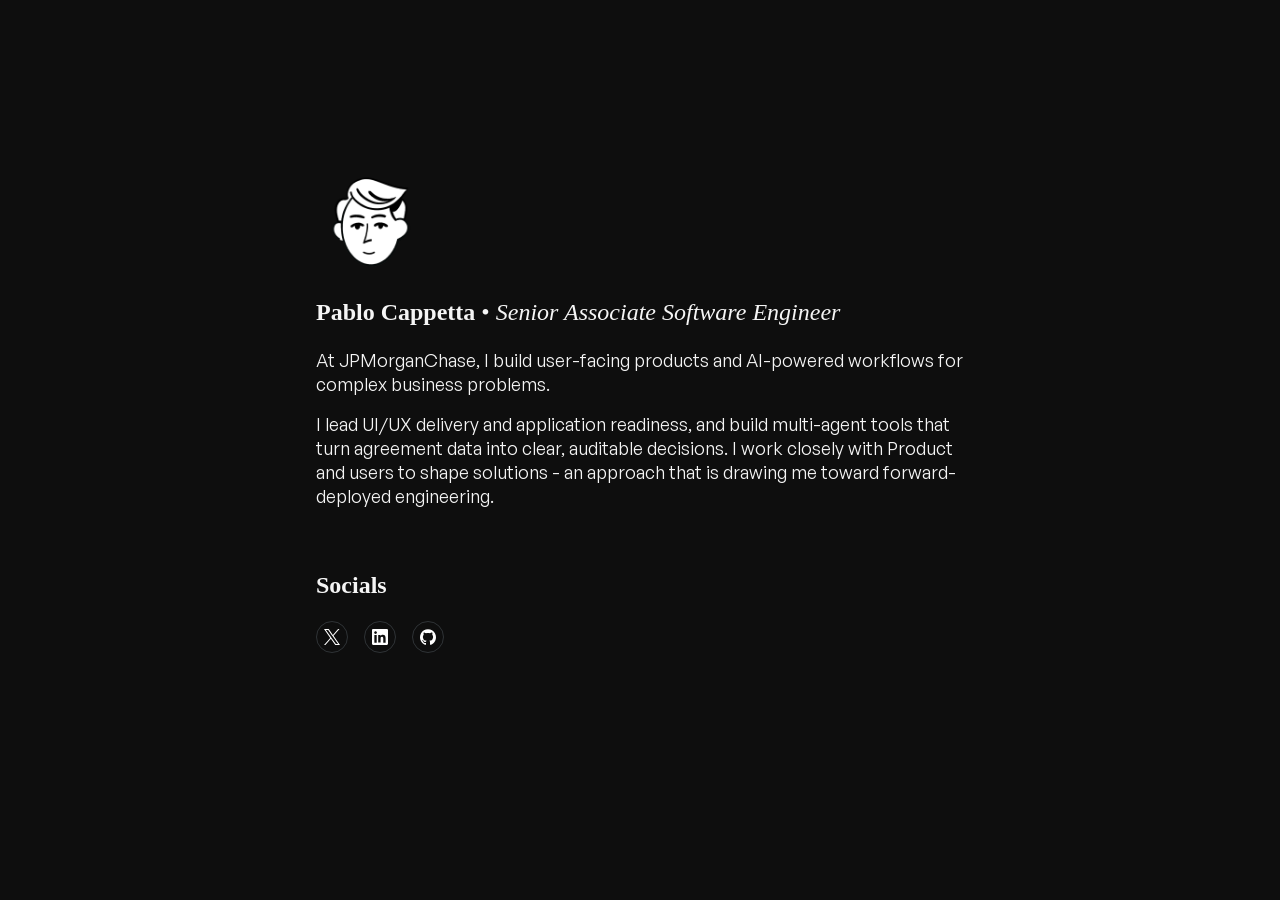
==== commit 4e439293: "Updates" ====
--- a/index.html
+++ b/index.html
@@ -1 +1 @@
-<!DOCTYPE html><html lang="en" class="h-full bg-[rgb(14, 14, 14)]" style="background-color:rgb(14, 14, 14)"><head><meta charSet="utf-8"/><link rel="preconnect" href="/" crossorigin=""/><meta name="viewport" content="width=device-width, initial-scale=1"/><link rel="stylesheet" href="/_next/static/chunks/1lu42h6o0ez8k.css" data-precedence="next"/><link rel="preload" as="script" fetchPriority="low" href="/_next/static/chunks/0kqziy-7_gy73.js"/><script src="/_next/static/chunks/1vgmu4ugcdqii.js" async=""></script><script src="/_next/static/chunks/092r-mewpaf3q.js" async=""></script><script src="/_next/static/chunks/turbopack-2u1d16houkiyo.js" async=""></script><script src="/_next/static/chunks/3qfy96eoyh-ek.js" async=""></script><script src="/_next/static/chunks/19b2mocf-5gtw.js" async=""></script><meta name="next-size-adjust" content=""/><meta name="theme-color" content="rgb(14, 14, 14)"/><title>Pablo Cappetta</title><meta name="description" content="Software Engineer with 9+ years of experience in financial services, focused on building reliable web applications and APIs."/><meta property="og:title" content="Pablo Cappetta"/><meta property="og:description" content="Software Engineer with 9+ years of experience in financial services, focused on building reliable web applications and APIs."/><meta property="og:url" content="https://pablocappetta.com"/><meta property="og:image" content="https://pablocappetta.com/assets/thumbnail.png"/><meta property="og:image:type" content="image/png"/><meta property="og:image:width" content="1200"/><meta property="og:image:height" content="630"/><meta property="og:type" content="website"/><meta name="twitter:card" content="summary_large_image"/><meta name="twitter:site" content="@pablocappetta"/><meta name="twitter:title" content="Pablo Cappetta"/><meta name="twitter:description" content="Software Engineer with 9+ years of experience in financial services, focused on building reliable web applications and APIs."/><meta name="twitter:image" content="https://pablocappetta.com/assets/thumbnail.png"/><link rel="icon" href="/favicon.ico"/><script src="/_next/static/chunks/0cz1d0mv5g_q7.js" noModule=""></script></head><body class="h-full min-h-screen bg-[rgb(14, 14, 14)] font-[GeneralSans-Regular,sans-serif]"><div hidden=""><!--$--><!--/$--></div><script type="application/ld+json">{"@context":"https://schema.org","@type":"Person","name":"Pablo Cappetta","jobTitle":"Software Engineer","@id":"https://pablocappetta.com/#person","worksFor":{"@type":"Organization","name":"JPMorganChase"},"url":"https://pablocappetta.com","sameAs":["https://twitter.com/PabloCappetta","https://github.com/pablocappetta","https://linkedin.com/in/pablocappetta"],"image":"https://pablocappetta.com/assets/thumbnail.png","description":"Software Engineer with 9+ years of experience in financial services, focused on building reliable web applications and APIs.","alumniOf":{"@type":"CollegeOrUniversity","name":"Universidad Argentina de la Empresa"}}</script><main class="mx-auto max-w-5xl p-8"><article class="pt-0 lg:pt-30 m-auto justify-start"><div class="flex flex-col max-w-170 h-max m-auto"><img alt="Pablo&#x27;s Notion Face" loading="lazy" width="140" height="140" decoding="async" data-nimg="1" class="p-0" style="color:transparent" src="/assets/notion_face.png"/><div class="max-w-3xl px-4 mb-14"><h1 class="text-off-white text-left text-2xl leading-10 mb-4 font-serif"><b class="bg-clip-text">Pablo Cappetta</b><span> • </span><span class="italic">Software Engineer</span></h1><p class="text-off-white text-left text-lg leading-6">I have more than 9 years in the financial services industry. From reviewing and managing ESXi clusters capacity to building modern web applications and APIs.</p><p class="text-off-white text-left text-lg leading-6 mt-4">Currently, I work as a Software Engineer at JPMorganChase in Glasgow.</p></div><div class="max-w-3xl px-4"><h1 class="text-off-white text-left text-2xl leading-10 mb-4"><b class="bg-clip-text font-serif">Socials</b></h1><div class="flex gap-4"><a href="https://x.com/PabloCappetta" target="_blank" rel="noopener noreferrer"><div class="h-8 w-8 rounded-full border flex items-center justify-center border-[#2F3336] transition-opacity duration-200 hover:opacity-70"><img alt="X logo" loading="lazy" width="16" height="16" decoding="async" data-nimg="1" class="brightness-0 invert" style="color:transparent" src="/assets/x.svg"/></div></a><a href="https://linkedin.com/in/pablocappetta" target="_blank" rel="noopener noreferrer"><div class="h-8 w-8 rounded-full border flex items-center justify-center border-[#2F3336] transition-opacity duration-200 hover:opacity-70"><img alt="LinkedIn logo" loading="lazy" width="16" height="16" decoding="async" data-nimg="1" class="brightness-0 invert" style="color:transparent" src="/assets/LinkedIn.svg"/></div></a><a href="https://github.com/pablocappetta" target="_blank" rel="noopener noreferrer"><div class="h-8 w-8 rounded-full border flex items-center justify-center border-[#2F3336] transition-opacity duration-200 hover:opacity-70"><img alt="GitHub logo" loading="lazy" width="16" height="16" decoding="async" data-nimg="1" class="brightness-0 invert" style="color:transparent" src="/assets/GitHub.svg"/></div></a></div></div></div></article><!--$--><!--/$--></main><script id="_R_">(globalThis["TURBOPACK"] || (globalThis["TURBOPACK"] = [])).push({"otherChunks":["static/chunks/0kqziy-7_gy73.js","static/chunks/1vgmu4ugcdqii.js","static/chunks/092r-mewpaf3q.js"],"runtimeModuleIds":[94553]});</script><script src="/_next/static/chunks/0kqziy-7_gy73.js" async=""></script><script>(self.__next_f=self.__next_f||[]).push([0])</script><script>self.__next_f.push([1,"1:\"$Sreact.fragment\"\n2:\"/_next/static/chunks/3qfy96eoyh-ek.js\"\n3:I[39756,[\"$2\"],\"default\"]\n4:I[37457,[\"$2\"],\"default\"]\n6:\"/_next/static/chunks/19b2mocf-5gtw.js\"\n7:I[5500,[\"$2\",\"$6\"],\"Image\"]\nd:\"ViewportBoundary\"\ne:I[97367,[\"$2\"],\"$d\"]\n10:\"MetadataBoundary\"\n11:I[97367,[\"$2\"],\"$10\"]\n12:\"$Sreact.suspense\"\n14:I[68027,[\"$2\"],\"default\",1]\n:HL[\"/_next/static/chunks/1lu42h6o0ez8k.css\",\"style\"]\n:HC[\"/\",\"\"]\n"])</script><script>self.__next_f.push([1,"5:[[\"children\",{\"s\":\"__PAGE__\",\"h\":512,\"d\":{\"r\":[\"$\",\"$1\",\"c\",{\"children\":[[\"$\",\"article\",null,{\"className\":\"pt-0 lg:pt-30 m-auto justify-start\",\"children\":[\"$\",\"div\",null,{\"className\":\"flex flex-col max-w-170 h-max m-auto\",\"children\":[[\"$\",\"$L7\",null,{\"src\":\"/assets/notion_face.png\",\"width\":140,\"height\":140,\"alt\":\"Pablo's Notion Face\",\"className\":\"p-0\"}],[\"$\",\"div\",null,{\"className\":\"max-w-3xl px-4 mb-14\",\"children\":[[\"$\",\"h1\",null,{\"className\":\"text-off-white text-left text-2xl leading-10 mb-4 font-serif\",\"children\":[[\"$\",\"b\",null,{\"className\":\"bg-clip-text\",\"children\":\"Pablo Cappetta\"}],[\"$\",\"span\",null,{\"children\":\" • \"}],[\"$\",\"span\",null,{\"className\":\"italic\",\"children\":\"Software Engineer\"}]]}],[\"$\",\"p\",null,{\"className\":\"text-off-white text-left text-lg leading-6\",\"children\":\"I have more than 9 years in the financial services industry. From reviewing and managing ESXi clusters capacity to building modern web applications and APIs.\"}],[\"$\",\"p\",null,{\"className\":\"text-off-white text-left text-lg leading-6 mt-4\",\"children\":\"Currently, I work as a Software Engineer at JPMorganChase in Glasgow.\"}]]}],[\"$\",\"div\",null,{\"className\":\"max-w-3xl px-4\",\"children\":[[\"$\",\"h1\",null,{\"className\":\"text-off-white text-left text-2xl leading-10 mb-4\",\"children\":[\"$\",\"b\",null,{\"className\":\"bg-clip-text font-serif\",\"children\":\"Socials\"}]}],[\"$\",\"div\",null,{\"className\":\"flex gap-4\",\"children\":[[\"$\",\"a\",null,{\"href\":\"https://x.com/PabloCappetta\",\"target\":\"_blank\",\"rel\":\"noopener noreferrer\",\"children\":\"$L8\"}],\"$L9\",\"$La\"]}]]}]]}]}],[\"$Lb\"],\"$Lc\"]}],\"p\":false,\"v\":null}}]]\n"])</script><script>self.__next_f.push([1,"0:{\"P\":null,\"c\":[\"\",\"\"],\"q\":\"\",\"i\":false,\"t\":{\"t\":{\"s\":\"\",\"h\":528,\"d\":{\"r\":[\"$\",\"$1\",\"c\",{\"children\":[[[\"$\",\"link\",\"0\",{\"rel\":\"stylesheet\",\"href\":\"/_next/static/chunks/1lu42h6o0ez8k.css\",\"precedence\":\"next\",\"crossOrigin\":\"$undefined\",\"nonce\":\"$undefined\"}],[\"$\",\"script\",\"script-0\",{\"src\":\"/_next/static/chunks/3qfy96eoyh-ek.js\",\"async\":true,\"nonce\":\"$undefined\"}]],[\"$\",\"html\",null,{\"lang\":\"en\",\"className\":\"h-full bg-[rgb(14, 14, 14)]\",\"style\":{\"backgroundColor\":\"rgb(14, 14, 14)\"},\"children\":[\"$\",\"body\",null,{\"className\":\"h-full min-h-screen bg-[rgb(14, 14, 14)] font-[GeneralSans-Regular,sans-serif]\",\"children\":[[\"$\",\"script\",null,{\"type\":\"application/ld+json\",\"dangerouslySetInnerHTML\":{\"__html\":\"{\\\"@context\\\":\\\"https://schema.org\\\",\\\"@type\\\":\\\"Person\\\",\\\"name\\\":\\\"Pablo Cappetta\\\",\\\"jobTitle\\\":\\\"Software Engineer\\\",\\\"@id\\\":\\\"https://pablocappetta.com/#person\\\",\\\"worksFor\\\":{\\\"@type\\\":\\\"Organization\\\",\\\"name\\\":\\\"JPMorganChase\\\"},\\\"url\\\":\\\"https://pablocappetta.com\\\",\\\"sameAs\\\":[\\\"https://twitter.com/PabloCappetta\\\",\\\"https://github.com/pablocappetta\\\",\\\"https://linkedin.com/in/pablocappetta\\\"],\\\"image\\\":\\\"https://pablocappetta.com/assets/thumbnail.png\\\",\\\"description\\\":\\\"Software Engineer with 9+ years of experience in financial services, focused on building reliable web applications and APIs.\\\",\\\"alumniOf\\\":{\\\"@type\\\":\\\"CollegeOrUniversity\\\",\\\"name\\\":\\\"Universidad Argentina de la Empresa\\\"}}\"}}],[\"$\",\"main\",null,{\"className\":\"mx-auto max-w-5xl p-8\",\"children\":[\"$\",\"$L3\",null,{\"parallelRouterKey\":\"children\",\"error\":\"$undefined\",\"errorStyles\":\"$undefined\",\"errorScripts\":\"$undefined\",\"template\":[\"$\",\"$L4\",null,{}],\"templateStyles\":\"$undefined\",\"templateScripts\":\"$undefined\",\"notFound\":[[[\"$\",\"title\",null,{\"children\":\"404: This page could not be found.\"}],[\"$\",\"div\",null,{\"style\":{\"fontFamily\":\"system-ui,\\\"Segoe UI\\\",Roboto,Helvetica,Arial,sans-serif,\\\"Apple Color Emoji\\\",\\\"Segoe UI Emoji\\\"\",\"height\":\"100vh\",\"textAlign\":\"center\",\"display\":\"flex\",\"flexDirection\":\"column\",\"alignItems\":\"center\",\"justifyContent\":\"center\"},\"children\":[\"$\",\"div\",null,{\"children\":[[\"$\",\"style\",null,{\"dangerouslySetInnerHTML\":{\"__html\":\"body{color:#000;background:#fff;margin:0}.next-error-h1{border-right:1px solid rgba(0,0,0,.3)}@media (prefers-color-scheme:dark){body{color:#fff;background:#000}.next-error-h1{border-right:1px solid rgba(255,255,255,.3)}}\"}}],[\"$\",\"h1\",null,{\"className\":\"next-error-h1\",\"style\":{\"display\":\"inline-block\",\"margin\":\"0 20px 0 0\",\"padding\":\"0 23px 0 0\",\"fontSize\":24,\"fontWeight\":500,\"verticalAlign\":\"top\",\"lineHeight\":\"49px\"},\"children\":404}],[\"$\",\"div\",null,{\"style\":{\"display\":\"inline-block\"},\"children\":[\"$\",\"h2\",null,{\"style\":{\"fontSize\":14,\"fontWeight\":400,\"lineHeight\":\"49px\",\"margin\":0},\"children\":\"This page could not be found.\"}]}]]}]}]],[]],\"forbidden\":\"$undefined\",\"unauthorized\":\"$undefined\"}]}]]}]}]]}],\"p\":false,\"v\":null},\"c\":\"$Q5\"},\"h\":{\"r\":[\"$\",\"$1\",\"h\",{\"children\":[null,[\"$\",\"$Le\",null,{\"children\":\"$Lf\"}],[\"$\",\"$L11\",null,{\"children\":[[\"$\",\"div\",null,{\"hidden\":true,\"children\":[\"$\",\"$12\",null,{\"name\":\"Next.Metadata\",\"children\":\"$L13\"}]}],null]}],[\"$\",\"meta\",null,{\"name\":\"next-size-adjust\",\"content\":\"\"}]]}],\"p\":false,\"v\":null}},\"m\":\"$undefined\",\"G\":[\"$14\",[[\"$\",\"link\",\"0\",{\"rel\":\"stylesheet\",\"href\":\"/_next/static/chunks/1lu42h6o0ez8k.css\",\"precedence\":\"next\",\"crossOrigin\":\"$undefined\",\"nonce\":\"$undefined\"}]]],\"S\":true,\"r\":\"$undefined\",\"s\":\"$undefined\",\"a\":\"$undefined\",\"l\":\"$undefined\",\"p\":\"$undefined\",\"d\":\"$undefined\",\"b\":\"peVTTz4kTA4rLwxJQx77Z\"}\n"])</script><script>self.__next_f.push([1,"15:I[97367,[\"$2\"],\"OutletBoundary\"]\n8:[\"$\",\"div\",null,{\"className\":\"h-8 w-8 rounded-full border flex items-center justify-center border-[#2F3336] transition-opacity duration-200 hover:opacity-70\",\"children\":[\"$\",\"$L7\",null,{\"alt\":\"X logo\",\"width\":16,\"height\":16,\"className\":\"brightness-0 invert\",\"src\":\"/assets/x.svg\"}]}]\n9:[\"$\",\"a\",null,{\"href\":\"https://linkedin.com/in/pablocappetta\",\"target\":\"_blank\",\"rel\":\"noopener noreferrer\",\"children\":[\"$\",\"div\",null,{\"className\":\"h-8 w-8 rounded-full border flex items-center justify-center border-[#2F3336] transition-opacity duration-200 hover:opacity-70\",\"children\":[\"$\",\"$L7\",null,{\"alt\":\"LinkedIn logo\",\"width\":16,\"height\":16,\"className\":\"brightness-0 invert\",\"src\":\"/assets/LinkedIn.svg\"}]}]}]\na:[\"$\",\"a\",null,{\"href\":\"https://github.com/pablocappetta\",\"target\":\"_blank\",\"rel\":\"noopener noreferrer\",\"children\":[\"$\",\"div\",null,{\"className\":\"h-8 w-8 rounded-full border flex items-center justify-center border-[#2F3336] transition-opacity duration-200 hover:opacity-70\",\"children\":[\"$\",\"$L7\",null,{\"alt\":\"GitHub logo\",\"width\":16,\"height\":16,\"className\":\"brightness-0 invert\",\"src\":\"/assets/GitHub.svg\"}]}]}]\nb:[\"$\",\"script\",\"script-0\",{\"src\":\"/_next/static/chunks/19b2mocf-5gtw.js\",\"async\":true,\"nonce\":\"$undefined\"}]\nc:[\"$\",\"$L15\",null,{\"children\":[\"$\",\"$12\",null,{\"name\":\"Next.MetadataOutlet\",\"children\":\"$@16\"}]}]\n"])</script><script>self.__next_f.push([1,"f:[[\"$\",\"meta\",\"0\",{\"charSet\":\"utf-8\"}],[\"$\",\"meta\",\"1\",{\"name\":\"viewport\",\"content\":\"width=device-width, initial-scale=1\"}],[\"$\",\"meta\",\"2\",{\"name\":\"theme-color\",\"content\":\"rgb(14, 14, 14)\"}]]\n"])</script><script>self.__next_f.push([1,"17:I[27201,[\"$2\"],\"IconMark\"]\n"])</script><script>self.__next_f.push([1,"13:[[\"$\",\"title\",\"0\",{\"children\":\"Pablo Cappetta\"}],[\"$\",\"meta\",\"1\",{\"name\":\"description\",\"content\":\"Software Engineer with 9+ years of experience in financial services, focused on building reliable web applications and APIs.\"}],[\"$\",\"meta\",\"2\",{\"property\":\"og:title\",\"content\":\"Pablo Cappetta\"}],[\"$\",\"meta\",\"3\",{\"property\":\"og:description\",\"content\":\"Software Engineer with 9+ years of experience in financial services, focused on building reliable web applications and APIs.\"}],[\"$\",\"meta\",\"4\",{\"property\":\"og:url\",\"content\":\"https://pablocappetta.com\"}],[\"$\",\"meta\",\"5\",{\"property\":\"og:image\",\"content\":\"https://pablocappetta.com/assets/thumbnail.png\"}],[\"$\",\"meta\",\"6\",{\"property\":\"og:image:type\",\"content\":\"image/png\"}],[\"$\",\"meta\",\"7\",{\"property\":\"og:image:width\",\"content\":\"1200\"}],[\"$\",\"meta\",\"8\",{\"property\":\"og:image:height\",\"content\":\"630\"}],[\"$\",\"meta\",\"9\",{\"property\":\"og:type\",\"content\":\"website\"}],[\"$\",\"meta\",\"10\",{\"name\":\"twitter:card\",\"content\":\"summary_large_image\"}],[\"$\",\"meta\",\"11\",{\"name\":\"twitter:site\",\"content\":\"@pablocappetta\"}],[\"$\",\"meta\",\"12\",{\"name\":\"twitter:title\",\"content\":\"Pablo Cappetta\"}],[\"$\",\"meta\",\"13\",{\"name\":\"twitter:description\",\"content\":\"Software Engineer with 9+ years of experience in financial services, focused on building reliable web applications and APIs.\"}],[\"$\",\"meta\",\"14\",{\"name\":\"twitter:image\",\"content\":\"https://pablocappetta.com/assets/thumbnail.png\"}],[\"$\",\"link\",\"15\",{\"rel\":\"icon\",\"href\":\"/favicon.ico\"}],[\"$\",\"$L17\",\"16\",{}]]\n"])</script><script>self.__next_f.push([1,"16:null\n"])</script></body></html>+<!DOCTYPE html><html lang="en" class="h-full bg-[rgb(14, 14, 14)]" style="background-color:rgb(14, 14, 14)"><head><meta charSet="utf-8"/><link rel="preconnect" href="/" crossorigin=""/><meta name="viewport" content="width=device-width, initial-scale=1"/><link rel="stylesheet" href="/_next/static/chunks/1lu42h6o0ez8k.css" data-precedence="next"/><link rel="preload" as="script" fetchPriority="low" href="/_next/static/chunks/0kqziy-7_gy73.js"/><script src="/_next/static/chunks/1vgmu4ugcdqii.js" async=""></script><script src="/_next/static/chunks/092r-mewpaf3q.js" async=""></script><script src="/_next/static/chunks/turbopack-2u1d16houkiyo.js" async=""></script><script src="/_next/static/chunks/3qfy96eoyh-ek.js" async=""></script><script src="/_next/static/chunks/19b2mocf-5gtw.js" async=""></script><meta name="next-size-adjust" content=""/><meta name="theme-color" content="rgb(14, 14, 14)"/><title>Pablo Cappetta | Senior Associate Software Engineer in Glasgow</title><meta name="description" content="Pablo Cappetta is a Senior Associate Software Engineer in Glasgow, building user-facing products and AI-powered workflows with a focus on product collaboration and operational readiness."/><link rel="canonical" href="https://www.pablocappetta.com"/><meta property="og:title" content="Pablo Cappetta | Senior Associate Software Engineer in Glasgow"/><meta property="og:description" content="Pablo Cappetta is a Senior Associate Software Engineer in Glasgow, building user-facing products and AI-powered workflows with a focus on product collaboration and operational readiness."/><meta property="og:url" content="https://www.pablocappetta.com"/><meta property="og:image" content="https://www.pablocappetta.com/assets/thumbnail.png"/><meta property="og:image:type" content="image/png"/><meta property="og:image:width" content="1200"/><meta property="og:image:height" content="630"/><meta property="og:type" content="website"/><meta name="twitter:card" content="summary_large_image"/><meta name="twitter:site" content="@pablocappetta"/><meta name="twitter:title" content="Pablo Cappetta | Senior Associate Software Engineer in Glasgow"/><meta name="twitter:description" content="Pablo Cappetta is a Senior Associate Software Engineer in Glasgow, building user-facing products and AI-powered workflows with a focus on product collaboration and operational readiness."/><meta name="twitter:image" content="https://www.pablocappetta.com/assets/thumbnail.png"/><link rel="icon" href="/favicon.ico"/><script src="/_next/static/chunks/0cz1d0mv5g_q7.js" noModule=""></script></head><body class="h-full min-h-screen bg-[rgb(14, 14, 14)] font-[GeneralSans-Regular,sans-serif]"><div hidden=""><!--$--><!--/$--></div><script type="application/ld+json">{"@context":"https://schema.org","@type":"Person","name":"Pablo Cappetta","jobTitle":"Senior Associate Software Engineer","@id":"https://www.pablocappetta.com/#person","worksFor":{"@type":"Organization","name":"JPMorganChase"},"url":"https://www.pablocappetta.com/","sameAs":["https://x.com/PabloCappetta","https://github.com/pablocappetta","https://linkedin.com/in/pablocappetta"],"image":"https://www.pablocappetta.com/assets/thumbnail.png","description":"Pablo Cappetta is a Senior Associate Software Engineer in Glasgow, building user-facing products and AI-powered workflows with a focus on product collaboration and operational readiness.","alumniOf":{"@type":"CollegeOrUniversity","name":"Universidad Argentina de la Empresa"}}</script><main class="mx-auto max-w-5xl p-8"><article class="pt-0 lg:pt-30 m-auto justify-start"><div class="flex flex-col max-w-170 h-max m-auto"><img alt="Pablo&#x27;s Notion Face" loading="lazy" width="140" height="140" decoding="async" data-nimg="1" class="p-0" style="color:transparent" src="/assets/notion_face.png"/><div class="max-w-3xl px-4 mb-14"><h1 class="text-off-white text-left text-2xl leading-10 mb-4 font-serif"><b class="bg-clip-text">Pablo Cappetta</b><span> • </span><span class="italic">Senior Associate Software Engineer</span></h1><p class="text-off-white text-left text-lg leading-6">At JPMorganChase, I build user-facing products and AI-powered workflows for complex business problems.</p><p class="text-off-white text-left text-lg leading-6 mt-4">I lead UI/UX delivery and application readiness, and build multi-agent tools that turn agreement data into clear, auditable decisions. I work closely with Product and users to shape solutions - an approach that is drawing me toward forward-deployed engineering.</p></div><div class="max-w-3xl px-4"><h2 class="text-off-white text-left text-2xl leading-10 mb-4"><b class="bg-clip-text font-serif">Socials</b></h2><div class="flex gap-4"><a href="https://x.com/PabloCappetta" target="_blank" rel="noopener noreferrer"><div class="h-8 w-8 rounded-full border flex items-center justify-center border-[#2F3336] transition-opacity duration-200 hover:opacity-70"><img alt="X logo" loading="lazy" width="16" height="16" decoding="async" data-nimg="1" class="brightness-0 invert" style="color:transparent" src="/assets/x.svg"/></div></a><a href="https://linkedin.com/in/pablocappetta" target="_blank" rel="noopener noreferrer"><div class="h-8 w-8 rounded-full border flex items-center justify-center border-[#2F3336] transition-opacity duration-200 hover:opacity-70"><img alt="LinkedIn logo" loading="lazy" width="16" height="16" decoding="async" data-nimg="1" class="brightness-0 invert" style="color:transparent" src="/assets/LinkedIn.svg"/></div></a><a href="https://github.com/pablocappetta" target="_blank" rel="noopener noreferrer"><div class="h-8 w-8 rounded-full border flex items-center justify-center border-[#2F3336] transition-opacity duration-200 hover:opacity-70"><img alt="GitHub logo" loading="lazy" width="16" height="16" decoding="async" data-nimg="1" class="brightness-0 invert" style="color:transparent" src="/assets/GitHub.svg"/></div></a></div></div></div></article><!--$--><!--/$--></main><script id="_R_">(globalThis["TURBOPACK"] || (globalThis["TURBOPACK"] = [])).push({"otherChunks":["static/chunks/0kqziy-7_gy73.js","static/chunks/1vgmu4ugcdqii.js","static/chunks/092r-mewpaf3q.js"],"runtimeModuleIds":[94553]});</script><script src="/_next/static/chunks/0kqziy-7_gy73.js" async=""></script><script>(self.__next_f=self.__next_f||[]).push([0])</script><script>self.__next_f.push([1,"1:\"$Sreact.fragment\"\n2:\"/_next/static/chunks/3qfy96eoyh-ek.js\"\n3:I[39756,[\"$2\"],\"default\"]\n4:I[37457,[\"$2\"],\"default\"]\n6:\"/_next/static/chunks/19b2mocf-5gtw.js\"\n7:I[5500,[\"$2\",\"$6\"],\"Image\"]\nc:\"ViewportBoundary\"\nd:I[97367,[\"$2\"],\"$c\"]\nf:\"MetadataBoundary\"\n10:I[97367,[\"$2\"],\"$f\"]\n11:\"$Sreact.suspense\"\n13:I[68027,[\"$2\"],\"default\",1]\n:HL[\"/_next/static/chunks/1lu42h6o0ez8k.css\",\"style\"]\n:HC[\"/\",\"\"]\n"])</script><script>self.__next_f.push([1,"5:[[\"children\",{\"s\":\"__PAGE__\",\"h\":512,\"d\":{\"r\":[\"$\",\"$1\",\"c\",{\"children\":[[\"$\",\"article\",null,{\"className\":\"pt-0 lg:pt-30 m-auto justify-start\",\"children\":[\"$\",\"div\",null,{\"className\":\"flex flex-col max-w-170 h-max m-auto\",\"children\":[[\"$\",\"$L7\",null,{\"src\":\"/assets/notion_face.png\",\"width\":140,\"height\":140,\"alt\":\"Pablo's Notion Face\",\"className\":\"p-0\"}],[\"$\",\"div\",null,{\"className\":\"max-w-3xl px-4 mb-14\",\"children\":[[\"$\",\"h1\",null,{\"className\":\"text-off-white text-left text-2xl leading-10 mb-4 font-serif\",\"children\":[[\"$\",\"b\",null,{\"className\":\"bg-clip-text\",\"children\":\"Pablo Cappetta\"}],[\"$\",\"span\",null,{\"children\":\" • \"}],[\"$\",\"span\",null,{\"className\":\"italic\",\"children\":\"Senior Associate Software Engineer\"}]]}],[\"$\",\"p\",null,{\"className\":\"text-off-white text-left text-lg leading-6\",\"children\":\"At JPMorganChase, I build user-facing products and AI-powered workflows for complex business problems.\"}],[\"$\",\"p\",null,{\"className\":\"text-off-white text-left text-lg leading-6 mt-4\",\"children\":\"I lead UI/UX delivery and application readiness, and build multi-agent tools that turn agreement data into clear, auditable decisions. I work closely with Product and users to shape solutions - an approach that is drawing me toward forward-deployed engineering.\"}]]}],[\"$\",\"div\",null,{\"className\":\"max-w-3xl px-4\",\"children\":[\"$L8\",\"$L9\"]}]]}]}],[\"$La\"],\"$Lb\"]}],\"p\":false,\"v\":null}}]]\n"])</script><script>self.__next_f.push([1,"0:{\"P\":null,\"c\":[\"\",\"\"],\"q\":\"\",\"i\":false,\"t\":{\"t\":{\"s\":\"\",\"h\":528,\"d\":{\"r\":[\"$\",\"$1\",\"c\",{\"children\":[[[\"$\",\"link\",\"0\",{\"rel\":\"stylesheet\",\"href\":\"/_next/static/chunks/1lu42h6o0ez8k.css\",\"precedence\":\"next\",\"crossOrigin\":\"$undefined\",\"nonce\":\"$undefined\"}],[\"$\",\"script\",\"script-0\",{\"src\":\"/_next/static/chunks/3qfy96eoyh-ek.js\",\"async\":true,\"nonce\":\"$undefined\"}]],[\"$\",\"html\",null,{\"lang\":\"en\",\"className\":\"h-full bg-[rgb(14, 14, 14)]\",\"style\":{\"backgroundColor\":\"rgb(14, 14, 14)\"},\"children\":[\"$\",\"body\",null,{\"className\":\"h-full min-h-screen bg-[rgb(14, 14, 14)] font-[GeneralSans-Regular,sans-serif]\",\"children\":[[\"$\",\"script\",null,{\"type\":\"application/ld+json\",\"dangerouslySetInnerHTML\":{\"__html\":\"{\\\"@context\\\":\\\"https://schema.org\\\",\\\"@type\\\":\\\"Person\\\",\\\"name\\\":\\\"Pablo Cappetta\\\",\\\"jobTitle\\\":\\\"Senior Associate Software Engineer\\\",\\\"@id\\\":\\\"https://www.pablocappetta.com/#person\\\",\\\"worksFor\\\":{\\\"@type\\\":\\\"Organization\\\",\\\"name\\\":\\\"JPMorganChase\\\"},\\\"url\\\":\\\"https://www.pablocappetta.com/\\\",\\\"sameAs\\\":[\\\"https://x.com/PabloCappetta\\\",\\\"https://github.com/pablocappetta\\\",\\\"https://linkedin.com/in/pablocappetta\\\"],\\\"image\\\":\\\"https://www.pablocappetta.com/assets/thumbnail.png\\\",\\\"description\\\":\\\"Pablo Cappetta is a Senior Associate Software Engineer in Glasgow, building user-facing products and AI-powered workflows with a focus on product collaboration and operational readiness.\\\",\\\"alumniOf\\\":{\\\"@type\\\":\\\"CollegeOrUniversity\\\",\\\"name\\\":\\\"Universidad Argentina de la Empresa\\\"}}\"}}],[\"$\",\"main\",null,{\"className\":\"mx-auto max-w-5xl p-8\",\"children\":[\"$\",\"$L3\",null,{\"parallelRouterKey\":\"children\",\"error\":\"$undefined\",\"errorStyles\":\"$undefined\",\"errorScripts\":\"$undefined\",\"template\":[\"$\",\"$L4\",null,{}],\"templateStyles\":\"$undefined\",\"templateScripts\":\"$undefined\",\"notFound\":[[[\"$\",\"title\",null,{\"children\":\"404: This page could not be found.\"}],[\"$\",\"div\",null,{\"style\":{\"fontFamily\":\"system-ui,\\\"Segoe UI\\\",Roboto,Helvetica,Arial,sans-serif,\\\"Apple Color Emoji\\\",\\\"Segoe UI Emoji\\\"\",\"height\":\"100vh\",\"textAlign\":\"center\",\"display\":\"flex\",\"flexDirection\":\"column\",\"alignItems\":\"center\",\"justifyContent\":\"center\"},\"children\":[\"$\",\"div\",null,{\"children\":[[\"$\",\"style\",null,{\"dangerouslySetInnerHTML\":{\"__html\":\"body{color:#000;background:#fff;margin:0}.next-error-h1{border-right:1px solid rgba(0,0,0,.3)}@media (prefers-color-scheme:dark){body{color:#fff;background:#000}.next-error-h1{border-right:1px solid rgba(255,255,255,.3)}}\"}}],[\"$\",\"h1\",null,{\"className\":\"next-error-h1\",\"style\":{\"display\":\"inline-block\",\"margin\":\"0 20px 0 0\",\"padding\":\"0 23px 0 0\",\"fontSize\":24,\"fontWeight\":500,\"verticalAlign\":\"top\",\"lineHeight\":\"49px\"},\"children\":404}],[\"$\",\"div\",null,{\"style\":{\"display\":\"inline-block\"},\"children\":[\"$\",\"h2\",null,{\"style\":{\"fontSize\":14,\"fontWeight\":400,\"lineHeight\":\"49px\",\"margin\":0},\"children\":\"This page could not be found.\"}]}]]}]}]],[]],\"forbidden\":\"$undefined\",\"unauthorized\":\"$undefined\"}]}]]}]}]]}],\"p\":false,\"v\":null},\"c\":\"$Q5\"},\"h\":{\"r\":[\"$\",\"$1\",\"h\",{\"children\":[null,[\"$\",\"$Ld\",null,{\"children\":\"$Le\"}],[\"$\",\"$L10\",null,{\"children\":[[\"$\",\"div\",null,{\"hidden\":true,\"children\":[\"$\",\"$11\",null,{\"name\":\"Next.Metadata\",\"children\":\"$L12\"}]}],null]}],[\"$\",\"meta\",null,{\"name\":\"next-size-adjust\",\"content\":\"\"}]]}],\"p\":false,\"v\":null}},\"m\":\"$undefined\",\"G\":[\"$13\",[[\"$\",\"link\",\"0\",{\"rel\":\"stylesheet\",\"href\":\"/_next/static/chunks/1lu42h6o0ez8k.css\",\"precedence\":\"next\",\"crossOrigin\":\"$undefined\",\"nonce\":\"$undefined\"}]]],\"S\":true,\"r\":\"$undefined\",\"s\":\"$undefined\",\"a\":\"$undefined\",\"l\":\"$undefined\",\"p\":\"$undefined\",\"d\":\"$undefined\",\"b\":\"W2dwMEVUOEo82YjpEYhGD\"}\n"])</script><script>self.__next_f.push([1,"14:I[97367,[\"$2\"],\"OutletBoundary\"]\n8:[\"$\",\"h2\",null,{\"className\":\"text-off-white text-left text-2xl leading-10 mb-4\",\"children\":[\"$\",\"b\",null,{\"className\":\"bg-clip-text font-serif\",\"children\":\"Socials\"}]}]\n9:[\"$\",\"div\",null,{\"className\":\"flex gap-4\",\"children\":[[\"$\",\"a\",null,{\"href\":\"https://x.com/PabloCappetta\",\"target\":\"_blank\",\"rel\":\"noopener noreferrer\",\"children\":[\"$\",\"div\",null,{\"className\":\"h-8 w-8 rounded-full border flex items-center justify-center border-[#2F3336] transition-opacity duration-200 hover:opacity-70\",\"children\":[\"$\",\"$L7\",null,{\"alt\":\"X logo\",\"width\":16,\"height\":16,\"className\":\"brightness-0 invert\",\"src\":\"/assets/x.svg\"}]}]}],[\"$\",\"a\",null,{\"href\":\"https://linkedin.com/in/pablocappetta\",\"target\":\"_blank\",\"rel\":\"noopener noreferrer\",\"children\":[\"$\",\"div\",null,{\"className\":\"h-8 w-8 rounded-full border flex items-center justify-center border-[#2F3336] transition-opacity duration-200 hover:opacity-70\",\"children\":[\"$\",\"$L7\",null,{\"alt\":\"LinkedIn logo\",\"width\":16,\"height\":16,\"className\":\"brightness-0 invert\",\"src\":\"/assets/LinkedIn.svg\"}]}]}],[\"$\",\"a\",null,{\"href\":\"https://github.com/pablocappetta\",\"target\":\"_blank\",\"rel\":\"noopener noreferrer\",\"children\":[\"$\",\"div\",null,{\"className\":\"h-8 w-8 rounded-full border flex items-center justify-center border-[#2F3336] transition-opacity duration-200 hover:opacity-70\",\"children\":[\"$\",\"$L7\",null,{\"alt\":\"GitHub logo\",\"width\":16,\"height\":16,\"className\":\"brightness-0 invert\",\"src\":\"/assets/GitHub.svg\"}]}]}]]}]\na:[\"$\",\"script\",\"script-0\",{\"src\":\"/_next/static/chunks/19b2mocf-5gtw.js\",\"async\":true,\"nonce\":\"$undefined\"}]\nb:[\"$\",\"$L14\",null,{\"children\":[\"$\",\"$11\",null,{\"name\":\"Next.MetadataOutlet\",\"children\":\"$@15\"}]}]\n"])</script><script>self.__next_f.push([1,"e:[[\"$\",\"meta\",\"0\",{\"charSet\":\"utf-8\"}],[\"$\",\"meta\",\"1\",{\"name\":\"viewport\",\"content\":\"width=device-width, initial-scale=1\"}],[\"$\",\"meta\",\"2\",{\"name\":\"theme-color\",\"content\":\"rgb(14, 14, 14)\"}]]\n"])</script><script>self.__next_f.push([1,"16:I[27201,[\"$2\"],\"IconMark\"]\n"])</script><script>self.__next_f.push([1,"12:[[\"$\",\"title\",\"0\",{\"children\":\"Pablo Cappetta | Senior Associate Software Engineer in Glasgow\"}],[\"$\",\"meta\",\"1\",{\"name\":\"description\",\"content\":\"Pablo Cappetta is a Senior Associate Software Engineer in Glasgow, building user-facing products and AI-powered workflows with a focus on product collaboration and operational readiness.\"}],[\"$\",\"link\",\"2\",{\"rel\":\"canonical\",\"href\":\"https://www.pablocappetta.com\"}],[\"$\",\"meta\",\"3\",{\"property\":\"og:title\",\"content\":\"Pablo Cappetta | Senior Associate Software Engineer in Glasgow\"}],[\"$\",\"meta\",\"4\",{\"property\":\"og:description\",\"content\":\"Pablo Cappetta is a Senior Associate Software Engineer in Glasgow, building user-facing products and AI-powered workflows with a focus on product collaboration and operational readiness.\"}],[\"$\",\"meta\",\"5\",{\"property\":\"og:url\",\"content\":\"https://www.pablocappetta.com\"}],[\"$\",\"meta\",\"6\",{\"property\":\"og:image\",\"content\":\"https://www.pablocappetta.com/assets/thumbnail.png\"}],[\"$\",\"meta\",\"7\",{\"property\":\"og:image:type\",\"content\":\"image/png\"}],[\"$\",\"meta\",\"8\",{\"property\":\"og:image:width\",\"content\":\"1200\"}],[\"$\",\"meta\",\"9\",{\"property\":\"og:image:height\",\"content\":\"630\"}],[\"$\",\"meta\",\"10\",{\"property\":\"og:type\",\"content\":\"website\"}],[\"$\",\"meta\",\"11\",{\"name\":\"twitter:card\",\"content\":\"summary_large_image\"}],[\"$\",\"meta\",\"12\",{\"name\":\"twitter:site\",\"content\":\"@pablocappetta\"}],[\"$\",\"meta\",\"13\",{\"name\":\"twitter:title\",\"content\":\"Pablo Cappetta | Senior Associate Software Engineer in Glasgow\"}],[\"$\",\"meta\",\"14\",{\"name\":\"twitter:description\",\"content\":\"Pablo Cappetta is a Senior Associate Software Engineer in Glasgow, building user-facing products and AI-powered workflows with a focus on product collaboration and operational readiness.\"}],[\"$\",\"meta\",\"15\",{\"name\":\"twitter:image\",\"content\":\"https://www.pablocappetta.com/assets/thumbnail.png\"}],[\"$\",\"link\",\"16\",{\"rel\":\"icon\",\"href\":\"/favicon.ico\"}],[\"$\",\"$L16\",\"17\",{}]]\n"])</script><script>self.__next_f.push([1,"15:null\n"])</script></body></html>
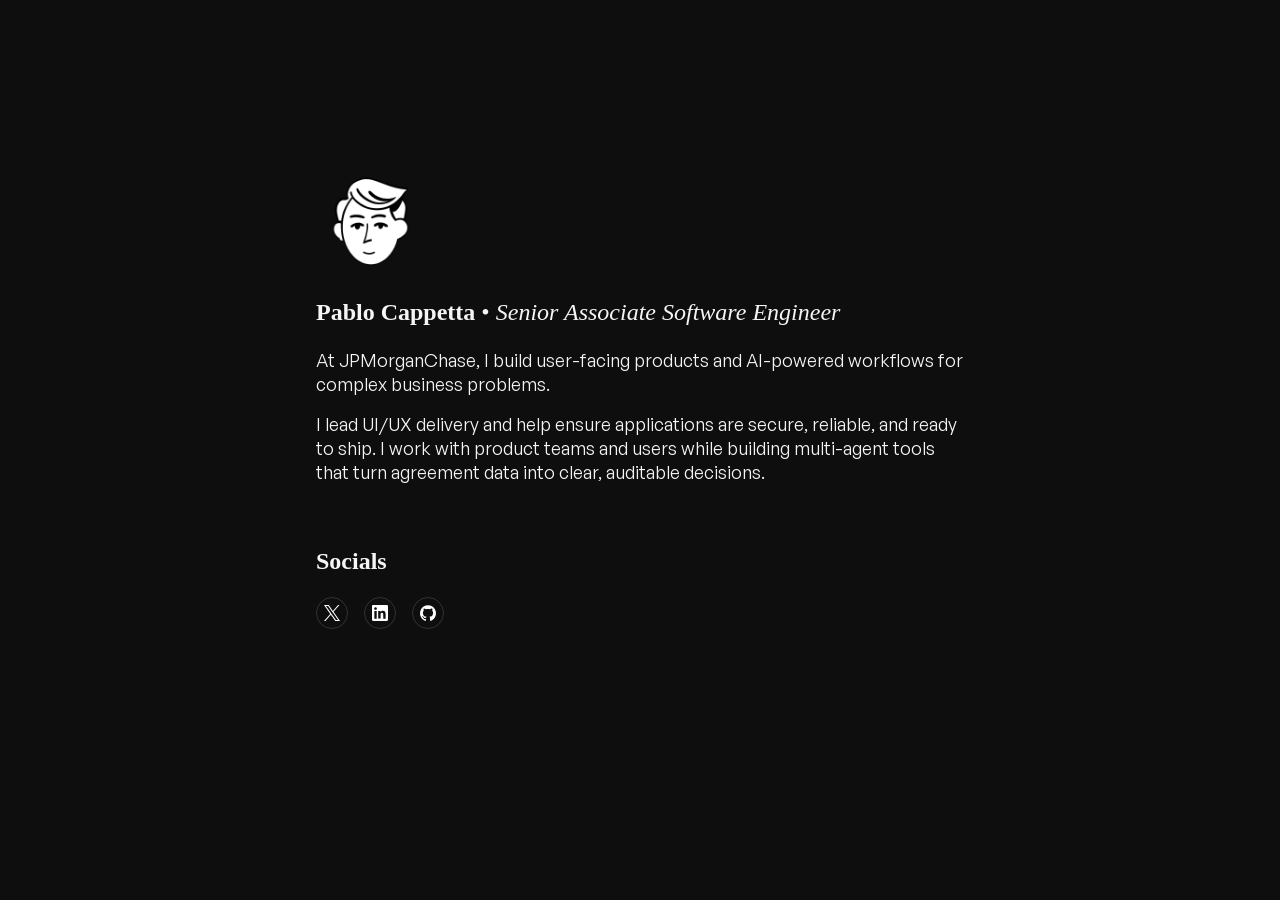
==== commit d50157c9: "Updates" ====
--- a/index.html
+++ b/index.html
@@ -1 +1 @@
-<!DOCTYPE html><html lang="en" class="h-full bg-[rgb(14, 14, 14)]" style="background-color:rgb(14, 14, 14)"><head><meta charSet="utf-8"/><link rel="preconnect" href="/" crossorigin=""/><meta name="viewport" content="width=device-width, initial-scale=1"/><link rel="stylesheet" href="/_next/static/chunks/1lu42h6o0ez8k.css" data-precedence="next"/><link rel="preload" as="script" fetchPriority="low" href="/_next/static/chunks/0kqziy-7_gy73.js"/><script src="/_next/static/chunks/1vgmu4ugcdqii.js" async=""></script><script src="/_next/static/chunks/092r-mewpaf3q.js" async=""></script><script src="/_next/static/chunks/turbopack-2u1d16houkiyo.js" async=""></script><script src="/_next/static/chunks/3qfy96eoyh-ek.js" async=""></script><script src="/_next/static/chunks/19b2mocf-5gtw.js" async=""></script><meta name="next-size-adjust" content=""/><meta name="theme-color" content="rgb(14, 14, 14)"/><title>Pablo Cappetta | Senior Associate Software Engineer in Glasgow</title><meta name="description" content="Pablo Cappetta is a Senior Associate Software Engineer in Glasgow, building user-facing products and AI-powered workflows with a focus on product collaboration and operational readiness."/><link rel="canonical" href="https://www.pablocappetta.com"/><meta property="og:title" content="Pablo Cappetta | Senior Associate Software Engineer in Glasgow"/><meta property="og:description" content="Pablo Cappetta is a Senior Associate Software Engineer in Glasgow, building user-facing products and AI-powered workflows with a focus on product collaboration and operational readiness."/><meta property="og:url" content="https://www.pablocappetta.com"/><meta property="og:image" content="https://www.pablocappetta.com/assets/thumbnail.png"/><meta property="og:image:type" content="image/png"/><meta property="og:image:width" content="1200"/><meta property="og:image:height" content="630"/><meta property="og:type" content="website"/><meta name="twitter:card" content="summary_large_image"/><meta name="twitter:site" content="@pablocappetta"/><meta name="twitter:title" content="Pablo Cappetta | Senior Associate Software Engineer in Glasgow"/><meta name="twitter:description" content="Pablo Cappetta is a Senior Associate Software Engineer in Glasgow, building user-facing products and AI-powered workflows with a focus on product collaboration and operational readiness."/><meta name="twitter:image" content="https://www.pablocappetta.com/assets/thumbnail.png"/><link rel="icon" href="/favicon.ico"/><script src="/_next/static/chunks/0cz1d0mv5g_q7.js" noModule=""></script></head><body class="h-full min-h-screen bg-[rgb(14, 14, 14)] font-[GeneralSans-Regular,sans-serif]"><div hidden=""><!--$--><!--/$--></div><script type="application/ld+json">{"@context":"https://schema.org","@type":"Person","name":"Pablo Cappetta","jobTitle":"Senior Associate Software Engineer","@id":"https://www.pablocappetta.com/#person","worksFor":{"@type":"Organization","name":"JPMorganChase"},"url":"https://www.pablocappetta.com/","sameAs":["https://x.com/PabloCappetta","https://github.com/pablocappetta","https://linkedin.com/in/pablocappetta"],"image":"https://www.pablocappetta.com/assets/thumbnail.png","description":"Pablo Cappetta is a Senior Associate Software Engineer in Glasgow, building user-facing products and AI-powered workflows with a focus on product collaboration and operational readiness.","alumniOf":{"@type":"CollegeOrUniversity","name":"Universidad Argentina de la Empresa"}}</script><main class="mx-auto max-w-5xl p-8"><article class="pt-0 lg:pt-30 m-auto justify-start"><div class="flex flex-col max-w-170 h-max m-auto"><img alt="Pablo&#x27;s Notion Face" loading="lazy" width="140" height="140" decoding="async" data-nimg="1" class="p-0" style="color:transparent" src="/assets/notion_face.png"/><div class="max-w-3xl px-4 mb-14"><h1 class="text-off-white text-left text-2xl leading-10 mb-4 font-serif"><b class="bg-clip-text">Pablo Cappetta</b><span> • </span><span class="italic">Senior Associate Software Engineer</span></h1><p class="text-off-white text-left text-lg leading-6">At JPMorganChase, I build user-facing products and AI-powered workflows for complex business problems.</p><p class="text-off-white text-left text-lg leading-6 mt-4">I lead UI/UX delivery and application readiness, and build multi-agent tools that turn agreement data into clear, auditable decisions. I work closely with Product and users to shape solutions - an approach that is drawing me toward forward-deployed engineering.</p></div><div class="max-w-3xl px-4"><h2 class="text-off-white text-left text-2xl leading-10 mb-4"><b class="bg-clip-text font-serif">Socials</b></h2><div class="flex gap-4"><a href="https://x.com/PabloCappetta" target="_blank" rel="noopener noreferrer"><div class="h-8 w-8 rounded-full border flex items-center justify-center border-[#2F3336] transition-opacity duration-200 hover:opacity-70"><img alt="X logo" loading="lazy" width="16" height="16" decoding="async" data-nimg="1" class="brightness-0 invert" style="color:transparent" src="/assets/x.svg"/></div></a><a href="https://linkedin.com/in/pablocappetta" target="_blank" rel="noopener noreferrer"><div class="h-8 w-8 rounded-full border flex items-center justify-center border-[#2F3336] transition-opacity duration-200 hover:opacity-70"><img alt="LinkedIn logo" loading="lazy" width="16" height="16" decoding="async" data-nimg="1" class="brightness-0 invert" style="color:transparent" src="/assets/LinkedIn.svg"/></div></a><a href="https://github.com/pablocappetta" target="_blank" rel="noopener noreferrer"><div class="h-8 w-8 rounded-full border flex items-center justify-center border-[#2F3336] transition-opacity duration-200 hover:opacity-70"><img alt="GitHub logo" loading="lazy" width="16" height="16" decoding="async" data-nimg="1" class="brightness-0 invert" style="color:transparent" src="/assets/GitHub.svg"/></div></a></div></div></div></article><!--$--><!--/$--></main><script id="_R_">(globalThis["TURBOPACK"] || (globalThis["TURBOPACK"] = [])).push({"otherChunks":["static/chunks/0kqziy-7_gy73.js","static/chunks/1vgmu4ugcdqii.js","static/chunks/092r-mewpaf3q.js"],"runtimeModuleIds":[94553]});</script><script src="/_next/static/chunks/0kqziy-7_gy73.js" async=""></script><script>(self.__next_f=self.__next_f||[]).push([0])</script><script>self.__next_f.push([1,"1:\"$Sreact.fragment\"\n2:\"/_next/static/chunks/3qfy96eoyh-ek.js\"\n3:I[39756,[\"$2\"],\"default\"]\n4:I[37457,[\"$2\"],\"default\"]\n6:\"/_next/static/chunks/19b2mocf-5gtw.js\"\n7:I[5500,[\"$2\",\"$6\"],\"Image\"]\nc:\"ViewportBoundary\"\nd:I[97367,[\"$2\"],\"$c\"]\nf:\"MetadataBoundary\"\n10:I[97367,[\"$2\"],\"$f\"]\n11:\"$Sreact.suspense\"\n13:I[68027,[\"$2\"],\"default\",1]\n:HL[\"/_next/static/chunks/1lu42h6o0ez8k.css\",\"style\"]\n:HC[\"/\",\"\"]\n"])</script><script>self.__next_f.push([1,"5:[[\"children\",{\"s\":\"__PAGE__\",\"h\":512,\"d\":{\"r\":[\"$\",\"$1\",\"c\",{\"children\":[[\"$\",\"article\",null,{\"className\":\"pt-0 lg:pt-30 m-auto justify-start\",\"children\":[\"$\",\"div\",null,{\"className\":\"flex flex-col max-w-170 h-max m-auto\",\"children\":[[\"$\",\"$L7\",null,{\"src\":\"/assets/notion_face.png\",\"width\":140,\"height\":140,\"alt\":\"Pablo's Notion Face\",\"className\":\"p-0\"}],[\"$\",\"div\",null,{\"className\":\"max-w-3xl px-4 mb-14\",\"children\":[[\"$\",\"h1\",null,{\"className\":\"text-off-white text-left text-2xl leading-10 mb-4 font-serif\",\"children\":[[\"$\",\"b\",null,{\"className\":\"bg-clip-text\",\"children\":\"Pablo Cappetta\"}],[\"$\",\"span\",null,{\"children\":\" • \"}],[\"$\",\"span\",null,{\"className\":\"italic\",\"children\":\"Senior Associate Software Engineer\"}]]}],[\"$\",\"p\",null,{\"className\":\"text-off-white text-left text-lg leading-6\",\"children\":\"At JPMorganChase, I build user-facing products and AI-powered workflows for complex business problems.\"}],[\"$\",\"p\",null,{\"className\":\"text-off-white text-left text-lg leading-6 mt-4\",\"children\":\"I lead UI/UX delivery and application readiness, and build multi-agent tools that turn agreement data into clear, auditable decisions. I work closely with Product and users to shape solutions - an approach that is drawing me toward forward-deployed engineering.\"}]]}],[\"$\",\"div\",null,{\"className\":\"max-w-3xl px-4\",\"children\":[\"$L8\",\"$L9\"]}]]}]}],[\"$La\"],\"$Lb\"]}],\"p\":false,\"v\":null}}]]\n"])</script><script>self.__next_f.push([1,"0:{\"P\":null,\"c\":[\"\",\"\"],\"q\":\"\",\"i\":false,\"t\":{\"t\":{\"s\":\"\",\"h\":528,\"d\":{\"r\":[\"$\",\"$1\",\"c\",{\"children\":[[[\"$\",\"link\",\"0\",{\"rel\":\"stylesheet\",\"href\":\"/_next/static/chunks/1lu42h6o0ez8k.css\",\"precedence\":\"next\",\"crossOrigin\":\"$undefined\",\"nonce\":\"$undefined\"}],[\"$\",\"script\",\"script-0\",{\"src\":\"/_next/static/chunks/3qfy96eoyh-ek.js\",\"async\":true,\"nonce\":\"$undefined\"}]],[\"$\",\"html\",null,{\"lang\":\"en\",\"className\":\"h-full bg-[rgb(14, 14, 14)]\",\"style\":{\"backgroundColor\":\"rgb(14, 14, 14)\"},\"children\":[\"$\",\"body\",null,{\"className\":\"h-full min-h-screen bg-[rgb(14, 14, 14)] font-[GeneralSans-Regular,sans-serif]\",\"children\":[[\"$\",\"script\",null,{\"type\":\"application/ld+json\",\"dangerouslySetInnerHTML\":{\"__html\":\"{\\\"@context\\\":\\\"https://schema.org\\\",\\\"@type\\\":\\\"Person\\\",\\\"name\\\":\\\"Pablo Cappetta\\\",\\\"jobTitle\\\":\\\"Senior Associate Software Engineer\\\",\\\"@id\\\":\\\"https://www.pablocappetta.com/#person\\\",\\\"worksFor\\\":{\\\"@type\\\":\\\"Organization\\\",\\\"name\\\":\\\"JPMorganChase\\\"},\\\"url\\\":\\\"https://www.pablocappetta.com/\\\",\\\"sameAs\\\":[\\\"https://x.com/PabloCappetta\\\",\\\"https://github.com/pablocappetta\\\",\\\"https://linkedin.com/in/pablocappetta\\\"],\\\"image\\\":\\\"https://www.pablocappetta.com/assets/thumbnail.png\\\",\\\"description\\\":\\\"Pablo Cappetta is a Senior Associate Software Engineer in Glasgow, building user-facing products and AI-powered workflows with a focus on product collaboration and operational readiness.\\\",\\\"alumniOf\\\":{\\\"@type\\\":\\\"CollegeOrUniversity\\\",\\\"name\\\":\\\"Universidad Argentina de la Empresa\\\"}}\"}}],[\"$\",\"main\",null,{\"className\":\"mx-auto max-w-5xl p-8\",\"children\":[\"$\",\"$L3\",null,{\"parallelRouterKey\":\"children\",\"error\":\"$undefined\",\"errorStyles\":\"$undefined\",\"errorScripts\":\"$undefined\",\"template\":[\"$\",\"$L4\",null,{}],\"templateStyles\":\"$undefined\",\"templateScripts\":\"$undefined\",\"notFound\":[[[\"$\",\"title\",null,{\"children\":\"404: This page could not be found.\"}],[\"$\",\"div\",null,{\"style\":{\"fontFamily\":\"system-ui,\\\"Segoe UI\\\",Roboto,Helvetica,Arial,sans-serif,\\\"Apple Color Emoji\\\",\\\"Segoe UI Emoji\\\"\",\"height\":\"100vh\",\"textAlign\":\"center\",\"display\":\"flex\",\"flexDirection\":\"column\",\"alignItems\":\"center\",\"justifyContent\":\"center\"},\"children\":[\"$\",\"div\",null,{\"children\":[[\"$\",\"style\",null,{\"dangerouslySetInnerHTML\":{\"__html\":\"body{color:#000;background:#fff;margin:0}.next-error-h1{border-right:1px solid rgba(0,0,0,.3)}@media (prefers-color-scheme:dark){body{color:#fff;background:#000}.next-error-h1{border-right:1px solid rgba(255,255,255,.3)}}\"}}],[\"$\",\"h1\",null,{\"className\":\"next-error-h1\",\"style\":{\"display\":\"inline-block\",\"margin\":\"0 20px 0 0\",\"padding\":\"0 23px 0 0\",\"fontSize\":24,\"fontWeight\":500,\"verticalAlign\":\"top\",\"lineHeight\":\"49px\"},\"children\":404}],[\"$\",\"div\",null,{\"style\":{\"display\":\"inline-block\"},\"children\":[\"$\",\"h2\",null,{\"style\":{\"fontSize\":14,\"fontWeight\":400,\"lineHeight\":\"49px\",\"margin\":0},\"children\":\"This page could not be found.\"}]}]]}]}]],[]],\"forbidden\":\"$undefined\",\"unauthorized\":\"$undefined\"}]}]]}]}]]}],\"p\":false,\"v\":null},\"c\":\"$Q5\"},\"h\":{\"r\":[\"$\",\"$1\",\"h\",{\"children\":[null,[\"$\",\"$Ld\",null,{\"children\":\"$Le\"}],[\"$\",\"$L10\",null,{\"children\":[[\"$\",\"div\",null,{\"hidden\":true,\"children\":[\"$\",\"$11\",null,{\"name\":\"Next.Metadata\",\"children\":\"$L12\"}]}],null]}],[\"$\",\"meta\",null,{\"name\":\"next-size-adjust\",\"content\":\"\"}]]}],\"p\":false,\"v\":null}},\"m\":\"$undefined\",\"G\":[\"$13\",[[\"$\",\"link\",\"0\",{\"rel\":\"stylesheet\",\"href\":\"/_next/static/chunks/1lu42h6o0ez8k.css\",\"precedence\":\"next\",\"crossOrigin\":\"$undefined\",\"nonce\":\"$undefined\"}]]],\"S\":true,\"r\":\"$undefined\",\"s\":\"$undefined\",\"a\":\"$undefined\",\"l\":\"$undefined\",\"p\":\"$undefined\",\"d\":\"$undefined\",\"b\":\"W2dwMEVUOEo82YjpEYhGD\"}\n"])</script><script>self.__next_f.push([1,"14:I[97367,[\"$2\"],\"OutletBoundary\"]\n8:[\"$\",\"h2\",null,{\"className\":\"text-off-white text-left text-2xl leading-10 mb-4\",\"children\":[\"$\",\"b\",null,{\"className\":\"bg-clip-text font-serif\",\"children\":\"Socials\"}]}]\n9:[\"$\",\"div\",null,{\"className\":\"flex gap-4\",\"children\":[[\"$\",\"a\",null,{\"href\":\"https://x.com/PabloCappetta\",\"target\":\"_blank\",\"rel\":\"noopener noreferrer\",\"children\":[\"$\",\"div\",null,{\"className\":\"h-8 w-8 rounded-full border flex items-center justify-center border-[#2F3336] transition-opacity duration-200 hover:opacity-70\",\"children\":[\"$\",\"$L7\",null,{\"alt\":\"X logo\",\"width\":16,\"height\":16,\"className\":\"brightness-0 invert\",\"src\":\"/assets/x.svg\"}]}]}],[\"$\",\"a\",null,{\"href\":\"https://linkedin.com/in/pablocappetta\",\"target\":\"_blank\",\"rel\":\"noopener noreferrer\",\"children\":[\"$\",\"div\",null,{\"className\":\"h-8 w-8 rounded-full border flex items-center justify-center border-[#2F3336] transition-opacity duration-200 hover:opacity-70\",\"children\":[\"$\",\"$L7\",null,{\"alt\":\"LinkedIn logo\",\"width\":16,\"height\":16,\"className\":\"brightness-0 invert\",\"src\":\"/assets/LinkedIn.svg\"}]}]}],[\"$\",\"a\",null,{\"href\":\"https://github.com/pablocappetta\",\"target\":\"_blank\",\"rel\":\"noopener noreferrer\",\"children\":[\"$\",\"div\",null,{\"className\":\"h-8 w-8 rounded-full border flex items-center justify-center border-[#2F3336] transition-opacity duration-200 hover:opacity-70\",\"children\":[\"$\",\"$L7\",null,{\"alt\":\"GitHub logo\",\"width\":16,\"height\":16,\"className\":\"brightness-0 invert\",\"src\":\"/assets/GitHub.svg\"}]}]}]]}]\na:[\"$\",\"script\",\"script-0\",{\"src\":\"/_next/static/chunks/19b2mocf-5gtw.js\",\"async\":true,\"nonce\":\"$undefined\"}]\nb:[\"$\",\"$L14\",null,{\"children\":[\"$\",\"$11\",null,{\"name\":\"Next.MetadataOutlet\",\"children\":\"$@15\"}]}]\n"])</script><script>self.__next_f.push([1,"e:[[\"$\",\"meta\",\"0\",{\"charSet\":\"utf-8\"}],[\"$\",\"meta\",\"1\",{\"name\":\"viewport\",\"content\":\"width=device-width, initial-scale=1\"}],[\"$\",\"meta\",\"2\",{\"name\":\"theme-color\",\"content\":\"rgb(14, 14, 14)\"}]]\n"])</script><script>self.__next_f.push([1,"16:I[27201,[\"$2\"],\"IconMark\"]\n"])</script><script>self.__next_f.push([1,"12:[[\"$\",\"title\",\"0\",{\"children\":\"Pablo Cappetta | Senior Associate Software Engineer in Glasgow\"}],[\"$\",\"meta\",\"1\",{\"name\":\"description\",\"content\":\"Pablo Cappetta is a Senior Associate Software Engineer in Glasgow, building user-facing products and AI-powered workflows with a focus on product collaboration and operational readiness.\"}],[\"$\",\"link\",\"2\",{\"rel\":\"canonical\",\"href\":\"https://www.pablocappetta.com\"}],[\"$\",\"meta\",\"3\",{\"property\":\"og:title\",\"content\":\"Pablo Cappetta | Senior Associate Software Engineer in Glasgow\"}],[\"$\",\"meta\",\"4\",{\"property\":\"og:description\",\"content\":\"Pablo Cappetta is a Senior Associate Software Engineer in Glasgow, building user-facing products and AI-powered workflows with a focus on product collaboration and operational readiness.\"}],[\"$\",\"meta\",\"5\",{\"property\":\"og:url\",\"content\":\"https://www.pablocappetta.com\"}],[\"$\",\"meta\",\"6\",{\"property\":\"og:image\",\"content\":\"https://www.pablocappetta.com/assets/thumbnail.png\"}],[\"$\",\"meta\",\"7\",{\"property\":\"og:image:type\",\"content\":\"image/png\"}],[\"$\",\"meta\",\"8\",{\"property\":\"og:image:width\",\"content\":\"1200\"}],[\"$\",\"meta\",\"9\",{\"property\":\"og:image:height\",\"content\":\"630\"}],[\"$\",\"meta\",\"10\",{\"property\":\"og:type\",\"content\":\"website\"}],[\"$\",\"meta\",\"11\",{\"name\":\"twitter:card\",\"content\":\"summary_large_image\"}],[\"$\",\"meta\",\"12\",{\"name\":\"twitter:site\",\"content\":\"@pablocappetta\"}],[\"$\",\"meta\",\"13\",{\"name\":\"twitter:title\",\"content\":\"Pablo Cappetta | Senior Associate Software Engineer in Glasgow\"}],[\"$\",\"meta\",\"14\",{\"name\":\"twitter:description\",\"content\":\"Pablo Cappetta is a Senior Associate Software Engineer in Glasgow, building user-facing products and AI-powered workflows with a focus on product collaboration and operational readiness.\"}],[\"$\",\"meta\",\"15\",{\"name\":\"twitter:image\",\"content\":\"https://www.pablocappetta.com/assets/thumbnail.png\"}],[\"$\",\"link\",\"16\",{\"rel\":\"icon\",\"href\":\"/favicon.ico\"}],[\"$\",\"$L16\",\"17\",{}]]\n"])</script><script>self.__next_f.push([1,"15:null\n"])</script></body></html>+<!DOCTYPE html><html lang="en" class="h-full bg-[rgb(14, 14, 14)]" style="background-color:rgb(14, 14, 14)"><head><meta charSet="utf-8"/><link rel="preconnect" href="/" crossorigin=""/><meta name="viewport" content="width=device-width, initial-scale=1"/><link rel="stylesheet" href="/_next/static/chunks/1lu42h6o0ez8k.css" data-precedence="next"/><link rel="preload" as="script" fetchPriority="low" href="/_next/static/chunks/0kqziy-7_gy73.js"/><script src="/_next/static/chunks/1vgmu4ugcdqii.js" async=""></script><script src="/_next/static/chunks/092r-mewpaf3q.js" async=""></script><script src="/_next/static/chunks/turbopack-2u1d16houkiyo.js" async=""></script><script src="/_next/static/chunks/3qfy96eoyh-ek.js" async=""></script><script src="/_next/static/chunks/19b2mocf-5gtw.js" async=""></script><meta name="next-size-adjust" content=""/><meta name="theme-color" content="rgb(14, 14, 14)"/><title>Pablo Cappetta | Senior Associate Software Engineer in Glasgow</title><meta name="description" content="Senior Associate Software Engineer in Glasgow building user-facing products, AI-powered workflows, and multi-agent tools around complex business needs."/><link rel="canonical" href="https://www.pablocappetta.com"/><meta property="og:title" content="Pablo Cappetta | Senior Associate Software Engineer in Glasgow"/><meta property="og:description" content="Senior Associate Software Engineer in Glasgow building user-facing products, AI-powered workflows, and multi-agent tools around complex business needs."/><meta property="og:url" content="https://www.pablocappetta.com"/><meta property="og:image" content="https://www.pablocappetta.com/assets/thumbnail.png"/><meta property="og:image:type" content="image/png"/><meta property="og:image:width" content="1200"/><meta property="og:image:height" content="630"/><meta property="og:type" content="website"/><meta name="twitter:card" content="summary_large_image"/><meta name="twitter:site" content="@pablocappetta"/><meta name="twitter:title" content="Pablo Cappetta | Senior Associate Software Engineer in Glasgow"/><meta name="twitter:description" content="Senior Associate Software Engineer in Glasgow building user-facing products, AI-powered workflows, and multi-agent tools around complex business needs."/><meta name="twitter:image" content="https://www.pablocappetta.com/assets/thumbnail.png"/><link rel="icon" href="/favicon.ico"/><script src="/_next/static/chunks/0cz1d0mv5g_q7.js" noModule=""></script></head><body class="h-full min-h-screen bg-[rgb(14, 14, 14)] font-[GeneralSans-Regular,sans-serif]"><div hidden=""><!--$--><!--/$--></div><script type="application/ld+json">{"@context":"https://schema.org","@type":"Person","name":"Pablo Cappetta","jobTitle":"Senior Associate Software Engineer","@id":"https://www.pablocappetta.com/#person","worksFor":{"@type":"Organization","name":"JPMorganChase"},"url":"https://www.pablocappetta.com/","sameAs":["https://x.com/PabloCappetta","https://github.com/pablocappetta","https://linkedin.com/in/pablocappetta"],"image":"https://www.pablocappetta.com/assets/thumbnail.png","description":"Senior Associate Software Engineer in Glasgow building user-facing products, AI-powered workflows, and multi-agent tools around complex business needs.","alumniOf":{"@type":"CollegeOrUniversity","name":"Universidad Argentina de la Empresa"}}</script><main class="mx-auto max-w-5xl p-8"><article class="pt-0 lg:pt-30 m-auto justify-start"><div class="flex flex-col max-w-170 h-max m-auto"><img alt="Pablo&#x27;s Notion Face" loading="lazy" width="140" height="140" decoding="async" data-nimg="1" class="p-0" style="color:transparent" src="/assets/notion_face.png"/><div class="max-w-3xl px-4 mb-14"><h1 class="text-off-white text-left text-2xl leading-10 mb-4 font-serif"><b class="bg-clip-text">Pablo Cappetta</b><span> • </span><span class="italic">Senior Associate Software Engineer</span></h1><p class="text-off-white text-left text-lg leading-6">At JPMorganChase, I build user-facing products and AI-powered workflows for complex business problems.</p><p class="text-off-white text-left text-lg leading-6 mt-4">I lead UI/UX delivery and help ensure applications are secure, reliable, and ready to ship. I work with product teams and users while building multi-agent tools that turn agreement data into clear, auditable decisions.</p></div><div class="max-w-3xl px-4"><h2 class="text-off-white text-left text-2xl leading-10 mb-4"><b class="bg-clip-text font-serif">Socials</b></h2><div class="flex gap-4"><a href="https://x.com/PabloCappetta" target="_blank" rel="noopener noreferrer"><div class="h-8 w-8 rounded-full border flex items-center justify-center border-[#2F3336] transition-opacity duration-200 hover:opacity-70"><img alt="X logo" loading="lazy" width="16" height="16" decoding="async" data-nimg="1" class="brightness-0 invert" style="color:transparent" src="/assets/x.svg"/></div></a><a href="https://linkedin.com/in/pablocappetta" target="_blank" rel="noopener noreferrer"><div class="h-8 w-8 rounded-full border flex items-center justify-center border-[#2F3336] transition-opacity duration-200 hover:opacity-70"><img alt="LinkedIn logo" loading="lazy" width="16" height="16" decoding="async" data-nimg="1" class="brightness-0 invert" style="color:transparent" src="/assets/LinkedIn.svg"/></div></a><a href="https://github.com/pablocappetta" target="_blank" rel="noopener noreferrer"><div class="h-8 w-8 rounded-full border flex items-center justify-center border-[#2F3336] transition-opacity duration-200 hover:opacity-70"><img alt="GitHub logo" loading="lazy" width="16" height="16" decoding="async" data-nimg="1" class="brightness-0 invert" style="color:transparent" src="/assets/GitHub.svg"/></div></a></div></div></div></article><!--$--><!--/$--></main><script id="_R_">(globalThis["TURBOPACK"] || (globalThis["TURBOPACK"] = [])).push({"otherChunks":["static/chunks/0kqziy-7_gy73.js","static/chunks/1vgmu4ugcdqii.js","static/chunks/092r-mewpaf3q.js"],"runtimeModuleIds":[94553]});</script><script src="/_next/static/chunks/0kqziy-7_gy73.js" async=""></script><script>(self.__next_f=self.__next_f||[]).push([0])</script><script>self.__next_f.push([1,"1:\"$Sreact.fragment\"\n2:\"/_next/static/chunks/3qfy96eoyh-ek.js\"\n3:I[39756,[\"$2\"],\"default\"]\n4:I[37457,[\"$2\"],\"default\"]\n6:\"/_next/static/chunks/19b2mocf-5gtw.js\"\n7:I[5500,[\"$2\",\"$6\"],\"Image\"]\nc:\"ViewportBoundary\"\nd:I[97367,[\"$2\"],\"$c\"]\nf:\"MetadataBoundary\"\n10:I[97367,[\"$2\"],\"$f\"]\n11:\"$Sreact.suspense\"\n13:I[68027,[\"$2\"],\"default\",1]\n:HL[\"/_next/static/chunks/1lu42h6o0ez8k.css\",\"style\"]\n:HC[\"/\",\"\"]\n"])</script><script>self.__next_f.push([1,"5:[[\"children\",{\"s\":\"__PAGE__\",\"h\":512,\"d\":{\"r\":[\"$\",\"$1\",\"c\",{\"children\":[[\"$\",\"article\",null,{\"className\":\"pt-0 lg:pt-30 m-auto justify-start\",\"children\":[\"$\",\"div\",null,{\"className\":\"flex flex-col max-w-170 h-max m-auto\",\"children\":[[\"$\",\"$L7\",null,{\"src\":\"/assets/notion_face.png\",\"width\":140,\"height\":140,\"alt\":\"Pablo's Notion Face\",\"className\":\"p-0\"}],[\"$\",\"div\",null,{\"className\":\"max-w-3xl px-4 mb-14\",\"children\":[[\"$\",\"h1\",null,{\"className\":\"text-off-white text-left text-2xl leading-10 mb-4 font-serif\",\"children\":[[\"$\",\"b\",null,{\"className\":\"bg-clip-text\",\"children\":\"Pablo Cappetta\"}],[\"$\",\"span\",null,{\"children\":\" • \"}],[\"$\",\"span\",null,{\"className\":\"italic\",\"children\":\"Senior Associate Software Engineer\"}]]}],[\"$\",\"p\",null,{\"className\":\"text-off-white text-left text-lg leading-6\",\"children\":\"At JPMorganChase, I build user-facing products and AI-powered workflows for complex business problems.\"}],[\"$\",\"p\",null,{\"className\":\"text-off-white text-left text-lg leading-6 mt-4\",\"children\":\"I lead UI/UX delivery and help ensure applications are secure, reliable, and ready to ship. I work with product teams and users while building multi-agent tools that turn agreement data into clear, auditable decisions.\"}]]}],[\"$\",\"div\",null,{\"className\":\"max-w-3xl px-4\",\"children\":[[\"$\",\"h2\",null,{\"className\":\"text-off-white text-left text-2xl leading-10 mb-4\",\"children\":\"$L8\"}],\"$L9\"]}]]}]}],[\"$La\"],\"$Lb\"]}],\"p\":false,\"v\":null}}]]\n"])</script><script>self.__next_f.push([1,"0:{\"P\":null,\"c\":[\"\",\"\"],\"q\":\"\",\"i\":false,\"t\":{\"t\":{\"s\":\"\",\"h\":528,\"d\":{\"r\":[\"$\",\"$1\",\"c\",{\"children\":[[[\"$\",\"link\",\"0\",{\"rel\":\"stylesheet\",\"href\":\"/_next/static/chunks/1lu42h6o0ez8k.css\",\"precedence\":\"next\",\"crossOrigin\":\"$undefined\",\"nonce\":\"$undefined\"}],[\"$\",\"script\",\"script-0\",{\"src\":\"/_next/static/chunks/3qfy96eoyh-ek.js\",\"async\":true,\"nonce\":\"$undefined\"}]],[\"$\",\"html\",null,{\"lang\":\"en\",\"className\":\"h-full bg-[rgb(14, 14, 14)]\",\"style\":{\"backgroundColor\":\"rgb(14, 14, 14)\"},\"children\":[\"$\",\"body\",null,{\"className\":\"h-full min-h-screen bg-[rgb(14, 14, 14)] font-[GeneralSans-Regular,sans-serif]\",\"children\":[[\"$\",\"script\",null,{\"type\":\"application/ld+json\",\"dangerouslySetInnerHTML\":{\"__html\":\"{\\\"@context\\\":\\\"https://schema.org\\\",\\\"@type\\\":\\\"Person\\\",\\\"name\\\":\\\"Pablo Cappetta\\\",\\\"jobTitle\\\":\\\"Senior Associate Software Engineer\\\",\\\"@id\\\":\\\"https://www.pablocappetta.com/#person\\\",\\\"worksFor\\\":{\\\"@type\\\":\\\"Organization\\\",\\\"name\\\":\\\"JPMorganChase\\\"},\\\"url\\\":\\\"https://www.pablocappetta.com/\\\",\\\"sameAs\\\":[\\\"https://x.com/PabloCappetta\\\",\\\"https://github.com/pablocappetta\\\",\\\"https://linkedin.com/in/pablocappetta\\\"],\\\"image\\\":\\\"https://www.pablocappetta.com/assets/thumbnail.png\\\",\\\"description\\\":\\\"Senior Associate Software Engineer in Glasgow building user-facing products, AI-powered workflows, and multi-agent tools around complex business needs.\\\",\\\"alumniOf\\\":{\\\"@type\\\":\\\"CollegeOrUniversity\\\",\\\"name\\\":\\\"Universidad Argentina de la Empresa\\\"}}\"}}],[\"$\",\"main\",null,{\"className\":\"mx-auto max-w-5xl p-8\",\"children\":[\"$\",\"$L3\",null,{\"parallelRouterKey\":\"children\",\"error\":\"$undefined\",\"errorStyles\":\"$undefined\",\"errorScripts\":\"$undefined\",\"template\":[\"$\",\"$L4\",null,{}],\"templateStyles\":\"$undefined\",\"templateScripts\":\"$undefined\",\"notFound\":[[[\"$\",\"title\",null,{\"children\":\"404: This page could not be found.\"}],[\"$\",\"div\",null,{\"style\":{\"fontFamily\":\"system-ui,\\\"Segoe UI\\\",Roboto,Helvetica,Arial,sans-serif,\\\"Apple Color Emoji\\\",\\\"Segoe UI Emoji\\\"\",\"height\":\"100vh\",\"textAlign\":\"center\",\"display\":\"flex\",\"flexDirection\":\"column\",\"alignItems\":\"center\",\"justifyContent\":\"center\"},\"children\":[\"$\",\"div\",null,{\"children\":[[\"$\",\"style\",null,{\"dangerouslySetInnerHTML\":{\"__html\":\"body{color:#000;background:#fff;margin:0}.next-error-h1{border-right:1px solid rgba(0,0,0,.3)}@media (prefers-color-scheme:dark){body{color:#fff;background:#000}.next-error-h1{border-right:1px solid rgba(255,255,255,.3)}}\"}}],[\"$\",\"h1\",null,{\"className\":\"next-error-h1\",\"style\":{\"display\":\"inline-block\",\"margin\":\"0 20px 0 0\",\"padding\":\"0 23px 0 0\",\"fontSize\":24,\"fontWeight\":500,\"verticalAlign\":\"top\",\"lineHeight\":\"49px\"},\"children\":404}],[\"$\",\"div\",null,{\"style\":{\"display\":\"inline-block\"},\"children\":[\"$\",\"h2\",null,{\"style\":{\"fontSize\":14,\"fontWeight\":400,\"lineHeight\":\"49px\",\"margin\":0},\"children\":\"This page could not be found.\"}]}]]}]}]],[]],\"forbidden\":\"$undefined\",\"unauthorized\":\"$undefined\"}]}]]}]}]]}],\"p\":false,\"v\":null},\"c\":\"$Q5\"},\"h\":{\"r\":[\"$\",\"$1\",\"h\",{\"children\":[null,[\"$\",\"$Ld\",null,{\"children\":\"$Le\"}],[\"$\",\"$L10\",null,{\"children\":[[\"$\",\"div\",null,{\"hidden\":true,\"children\":[\"$\",\"$11\",null,{\"name\":\"Next.Metadata\",\"children\":\"$L12\"}]}],null]}],[\"$\",\"meta\",null,{\"name\":\"next-size-adjust\",\"content\":\"\"}]]}],\"p\":false,\"v\":null}},\"m\":\"$undefined\",\"G\":[\"$13\",[[\"$\",\"link\",\"0\",{\"rel\":\"stylesheet\",\"href\":\"/_next/static/chunks/1lu42h6o0ez8k.css\",\"precedence\":\"next\",\"crossOrigin\":\"$undefined\",\"nonce\":\"$undefined\"}]]],\"S\":true,\"r\":\"$undefined\",\"s\":\"$undefined\",\"a\":\"$undefined\",\"l\":\"$undefined\",\"p\":\"$undefined\",\"d\":\"$undefined\",\"b\":\"IMv8oEEd4JEJ_NQbU8IKe\"}\n"])</script><script>self.__next_f.push([1,"14:I[97367,[\"$2\"],\"OutletBoundary\"]\n8:[\"$\",\"b\",null,{\"className\":\"bg-clip-text font-serif\",\"children\":\"Socials\"}]\n9:[\"$\",\"div\",null,{\"className\":\"flex gap-4\",\"children\":[[\"$\",\"a\",null,{\"href\":\"https://x.com/PabloCappetta\",\"target\":\"_blank\",\"rel\":\"noopener noreferrer\",\"children\":[\"$\",\"div\",null,{\"className\":\"h-8 w-8 rounded-full border flex items-center justify-center border-[#2F3336] transition-opacity duration-200 hover:opacity-70\",\"children\":[\"$\",\"$L7\",null,{\"alt\":\"X logo\",\"width\":16,\"height\":16,\"className\":\"brightness-0 invert\",\"src\":\"/assets/x.svg\"}]}]}],[\"$\",\"a\",null,{\"href\":\"https://linkedin.com/in/pablocappetta\",\"target\":\"_blank\",\"rel\":\"noopener noreferrer\",\"children\":[\"$\",\"div\",null,{\"className\":\"h-8 w-8 rounded-full border flex items-center justify-center border-[#2F3336] transition-opacity duration-200 hover:opacity-70\",\"children\":[\"$\",\"$L7\",null,{\"alt\":\"LinkedIn logo\",\"width\":16,\"height\":16,\"className\":\"brightness-0 invert\",\"src\":\"/assets/LinkedIn.svg\"}]}]}],[\"$\",\"a\",null,{\"href\":\"https://github.com/pablocappetta\",\"target\":\"_blank\",\"rel\":\"noopener noreferrer\",\"children\":[\"$\",\"div\",null,{\"className\":\"h-8 w-8 rounded-full border flex items-center justify-center border-[#2F3336] transition-opacity duration-200 hover:opacity-70\",\"children\":[\"$\",\"$L7\",null,{\"alt\":\"GitHub logo\",\"width\":16,\"height\":16,\"className\":\"brightness-0 invert\",\"src\":\"/assets/GitHub.svg\"}]}]}]]}]\na:[\"$\",\"script\",\"script-0\",{\"src\":\"/_next/static/chunks/19b2mocf-5gtw.js\",\"async\":true,\"nonce\":\"$undefined\"}]\nb:[\"$\",\"$L14\",null,{\"children\":[\"$\",\"$11\",null,{\"name\":\"Next.MetadataOutlet\",\"children\":\"$@15\"}]}]\n"])</script><script>self.__next_f.push([1,"e:[[\"$\",\"meta\",\"0\",{\"charSet\":\"utf-8\"}],[\"$\",\"meta\",\"1\",{\"name\":\"viewport\",\"content\":\"width=device-width, initial-scale=1\"}],[\"$\",\"meta\",\"2\",{\"name\":\"theme-color\",\"content\":\"rgb(14, 14, 14)\"}]]\n"])</script><script>self.__next_f.push([1,"16:I[27201,[\"$2\"],\"IconMark\"]\n"])</script><script>self.__next_f.push([1,"12:[[\"$\",\"title\",\"0\",{\"children\":\"Pablo Cappetta | Senior Associate Software Engineer in Glasgow\"}],[\"$\",\"meta\",\"1\",{\"name\":\"description\",\"content\":\"Senior Associate Software Engineer in Glasgow building user-facing products, AI-powered workflows, and multi-agent tools around complex business needs.\"}],[\"$\",\"link\",\"2\",{\"rel\":\"canonical\",\"href\":\"https://www.pablocappetta.com\"}],[\"$\",\"meta\",\"3\",{\"property\":\"og:title\",\"content\":\"Pablo Cappetta | Senior Associate Software Engineer in Glasgow\"}],[\"$\",\"meta\",\"4\",{\"property\":\"og:description\",\"content\":\"Senior Associate Software Engineer in Glasgow building user-facing products, AI-powered workflows, and multi-agent tools around complex business needs.\"}],[\"$\",\"meta\",\"5\",{\"property\":\"og:url\",\"content\":\"https://www.pablocappetta.com\"}],[\"$\",\"meta\",\"6\",{\"property\":\"og:image\",\"content\":\"https://www.pablocappetta.com/assets/thumbnail.png\"}],[\"$\",\"meta\",\"7\",{\"property\":\"og:image:type\",\"content\":\"image/png\"}],[\"$\",\"meta\",\"8\",{\"property\":\"og:image:width\",\"content\":\"1200\"}],[\"$\",\"meta\",\"9\",{\"property\":\"og:image:height\",\"content\":\"630\"}],[\"$\",\"meta\",\"10\",{\"property\":\"og:type\",\"content\":\"website\"}],[\"$\",\"meta\",\"11\",{\"name\":\"twitter:card\",\"content\":\"summary_large_image\"}],[\"$\",\"meta\",\"12\",{\"name\":\"twitter:site\",\"content\":\"@pablocappetta\"}],[\"$\",\"meta\",\"13\",{\"name\":\"twitter:title\",\"content\":\"Pablo Cappetta | Senior Associate Software Engineer in Glasgow\"}],[\"$\",\"meta\",\"14\",{\"name\":\"twitter:description\",\"content\":\"Senior Associate Software Engineer in Glasgow building user-facing products, AI-powered workflows, and multi-agent tools around complex business needs.\"}],[\"$\",\"meta\",\"15\",{\"name\":\"twitter:image\",\"content\":\"https://www.pablocappetta.com/assets/thumbnail.png\"}],[\"$\",\"link\",\"16\",{\"rel\":\"icon\",\"href\":\"/favicon.ico\"}],[\"$\",\"$L16\",\"17\",{}]]\n"])</script><script>self.__next_f.push([1,"15:null\n"])</script></body></html>
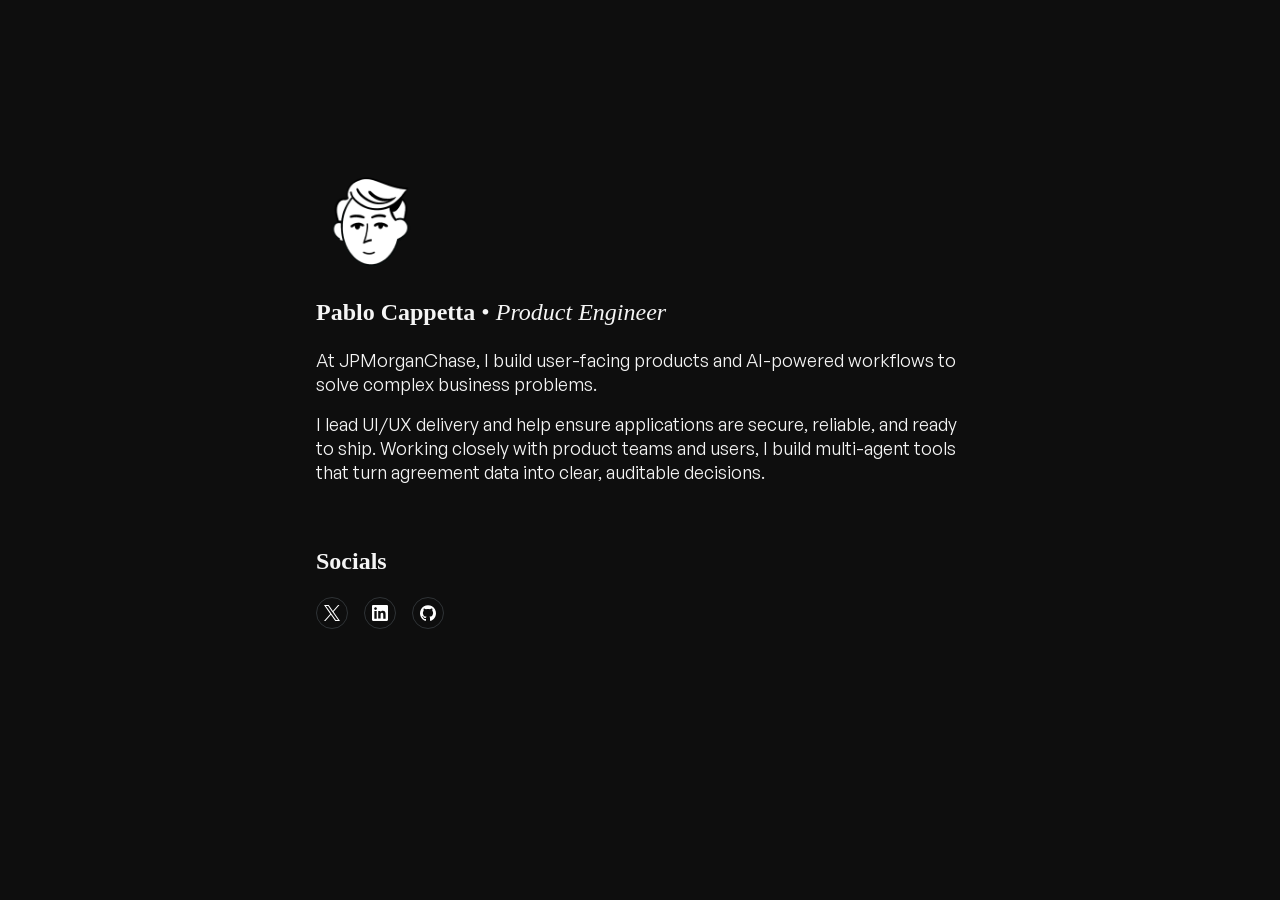
==== commit 7dafa6d9: "Updates" ====
--- a/index.html
+++ b/index.html
@@ -1 +1 @@
-<!DOCTYPE html><html lang="en" class="h-full bg-[rgb(14, 14, 14)]" style="background-color:rgb(14, 14, 14)"><head><meta charSet="utf-8"/><link rel="preconnect" href="/" crossorigin=""/><meta name="viewport" content="width=device-width, initial-scale=1"/><link rel="stylesheet" href="/_next/static/chunks/1lu42h6o0ez8k.css" data-precedence="next"/><link rel="preload" as="script" fetchPriority="low" href="/_next/static/chunks/0kqziy-7_gy73.js"/><script src="/_next/static/chunks/1vgmu4ugcdqii.js" async=""></script><script src="/_next/static/chunks/092r-mewpaf3q.js" async=""></script><script src="/_next/static/chunks/turbopack-2u1d16houkiyo.js" async=""></script><script src="/_next/static/chunks/3qfy96eoyh-ek.js" async=""></script><script src="/_next/static/chunks/19b2mocf-5gtw.js" async=""></script><meta name="next-size-adjust" content=""/><meta name="theme-color" content="rgb(14, 14, 14)"/><title>Pablo Cappetta | Senior Associate Software Engineer in Glasgow</title><meta name="description" content="Senior Associate Software Engineer in Glasgow building user-facing products, AI-powered workflows, and multi-agent tools around complex business needs."/><link rel="canonical" href="https://www.pablocappetta.com"/><meta property="og:title" content="Pablo Cappetta | Senior Associate Software Engineer in Glasgow"/><meta property="og:description" content="Senior Associate Software Engineer in Glasgow building user-facing products, AI-powered workflows, and multi-agent tools around complex business needs."/><meta property="og:url" content="https://www.pablocappetta.com"/><meta property="og:image" content="https://www.pablocappetta.com/assets/thumbnail.png"/><meta property="og:image:type" content="image/png"/><meta property="og:image:width" content="1200"/><meta property="og:image:height" content="630"/><meta property="og:type" content="website"/><meta name="twitter:card" content="summary_large_image"/><meta name="twitter:site" content="@pablocappetta"/><meta name="twitter:title" content="Pablo Cappetta | Senior Associate Software Engineer in Glasgow"/><meta name="twitter:description" content="Senior Associate Software Engineer in Glasgow building user-facing products, AI-powered workflows, and multi-agent tools around complex business needs."/><meta name="twitter:image" content="https://www.pablocappetta.com/assets/thumbnail.png"/><link rel="icon" href="/favicon.ico"/><script src="/_next/static/chunks/0cz1d0mv5g_q7.js" noModule=""></script></head><body class="h-full min-h-screen bg-[rgb(14, 14, 14)] font-[GeneralSans-Regular,sans-serif]"><div hidden=""><!--$--><!--/$--></div><script type="application/ld+json">{"@context":"https://schema.org","@type":"Person","name":"Pablo Cappetta","jobTitle":"Senior Associate Software Engineer","@id":"https://www.pablocappetta.com/#person","worksFor":{"@type":"Organization","name":"JPMorganChase"},"url":"https://www.pablocappetta.com/","sameAs":["https://x.com/PabloCappetta","https://github.com/pablocappetta","https://linkedin.com/in/pablocappetta"],"image":"https://www.pablocappetta.com/assets/thumbnail.png","description":"Senior Associate Software Engineer in Glasgow building user-facing products, AI-powered workflows, and multi-agent tools around complex business needs.","alumniOf":{"@type":"CollegeOrUniversity","name":"Universidad Argentina de la Empresa"}}</script><main class="mx-auto max-w-5xl p-8"><article class="pt-0 lg:pt-30 m-auto justify-start"><div class="flex flex-col max-w-170 h-max m-auto"><img alt="Pablo&#x27;s Notion Face" loading="lazy" width="140" height="140" decoding="async" data-nimg="1" class="p-0" style="color:transparent" src="/assets/notion_face.png"/><div class="max-w-3xl px-4 mb-14"><h1 class="text-off-white text-left text-2xl leading-10 mb-4 font-serif"><b class="bg-clip-text">Pablo Cappetta</b><span> • </span><span class="italic">Senior Associate Software Engineer</span></h1><p class="text-off-white text-left text-lg leading-6">At JPMorganChase, I build user-facing products and AI-powered workflows for complex business problems.</p><p class="text-off-white text-left text-lg leading-6 mt-4">I lead UI/UX delivery and help ensure applications are secure, reliable, and ready to ship. I work with product teams and users while building multi-agent tools that turn agreement data into clear, auditable decisions.</p></div><div class="max-w-3xl px-4"><h2 class="text-off-white text-left text-2xl leading-10 mb-4"><b class="bg-clip-text font-serif">Socials</b></h2><div class="flex gap-4"><a href="https://x.com/PabloCappetta" target="_blank" rel="noopener noreferrer"><div class="h-8 w-8 rounded-full border flex items-center justify-center border-[#2F3336] transition-opacity duration-200 hover:opacity-70"><img alt="X logo" loading="lazy" width="16" height="16" decoding="async" data-nimg="1" class="brightness-0 invert" style="color:transparent" src="/assets/x.svg"/></div></a><a href="https://linkedin.com/in/pablocappetta" target="_blank" rel="noopener noreferrer"><div class="h-8 w-8 rounded-full border flex items-center justify-center border-[#2F3336] transition-opacity duration-200 hover:opacity-70"><img alt="LinkedIn logo" loading="lazy" width="16" height="16" decoding="async" data-nimg="1" class="brightness-0 invert" style="color:transparent" src="/assets/LinkedIn.svg"/></div></a><a href="https://github.com/pablocappetta" target="_blank" rel="noopener noreferrer"><div class="h-8 w-8 rounded-full border flex items-center justify-center border-[#2F3336] transition-opacity duration-200 hover:opacity-70"><img alt="GitHub logo" loading="lazy" width="16" height="16" decoding="async" data-nimg="1" class="brightness-0 invert" style="color:transparent" src="/assets/GitHub.svg"/></div></a></div></div></div></article><!--$--><!--/$--></main><script id="_R_">(globalThis["TURBOPACK"] || (globalThis["TURBOPACK"] = [])).push({"otherChunks":["static/chunks/0kqziy-7_gy73.js","static/chunks/1vgmu4ugcdqii.js","static/chunks/092r-mewpaf3q.js"],"runtimeModuleIds":[94553]});</script><script src="/_next/static/chunks/0kqziy-7_gy73.js" async=""></script><script>(self.__next_f=self.__next_f||[]).push([0])</script><script>self.__next_f.push([1,"1:\"$Sreact.fragment\"\n2:\"/_next/static/chunks/3qfy96eoyh-ek.js\"\n3:I[39756,[\"$2\"],\"default\"]\n4:I[37457,[\"$2\"],\"default\"]\n6:\"/_next/static/chunks/19b2mocf-5gtw.js\"\n7:I[5500,[\"$2\",\"$6\"],\"Image\"]\nc:\"ViewportBoundary\"\nd:I[97367,[\"$2\"],\"$c\"]\nf:\"MetadataBoundary\"\n10:I[97367,[\"$2\"],\"$f\"]\n11:\"$Sreact.suspense\"\n13:I[68027,[\"$2\"],\"default\",1]\n:HL[\"/_next/static/chunks/1lu42h6o0ez8k.css\",\"style\"]\n:HC[\"/\",\"\"]\n"])</script><script>self.__next_f.push([1,"5:[[\"children\",{\"s\":\"__PAGE__\",\"h\":512,\"d\":{\"r\":[\"$\",\"$1\",\"c\",{\"children\":[[\"$\",\"article\",null,{\"className\":\"pt-0 lg:pt-30 m-auto justify-start\",\"children\":[\"$\",\"div\",null,{\"className\":\"flex flex-col max-w-170 h-max m-auto\",\"children\":[[\"$\",\"$L7\",null,{\"src\":\"/assets/notion_face.png\",\"width\":140,\"height\":140,\"alt\":\"Pablo's Notion Face\",\"className\":\"p-0\"}],[\"$\",\"div\",null,{\"className\":\"max-w-3xl px-4 mb-14\",\"children\":[[\"$\",\"h1\",null,{\"className\":\"text-off-white text-left text-2xl leading-10 mb-4 font-serif\",\"children\":[[\"$\",\"b\",null,{\"className\":\"bg-clip-text\",\"children\":\"Pablo Cappetta\"}],[\"$\",\"span\",null,{\"children\":\" • \"}],[\"$\",\"span\",null,{\"className\":\"italic\",\"children\":\"Senior Associate Software Engineer\"}]]}],[\"$\",\"p\",null,{\"className\":\"text-off-white text-left text-lg leading-6\",\"children\":\"At JPMorganChase, I build user-facing products and AI-powered workflows for complex business problems.\"}],[\"$\",\"p\",null,{\"className\":\"text-off-white text-left text-lg leading-6 mt-4\",\"children\":\"I lead UI/UX delivery and help ensure applications are secure, reliable, and ready to ship. I work with product teams and users while building multi-agent tools that turn agreement data into clear, auditable decisions.\"}]]}],[\"$\",\"div\",null,{\"className\":\"max-w-3xl px-4\",\"children\":[[\"$\",\"h2\",null,{\"className\":\"text-off-white text-left text-2xl leading-10 mb-4\",\"children\":\"$L8\"}],\"$L9\"]}]]}]}],[\"$La\"],\"$Lb\"]}],\"p\":false,\"v\":null}}]]\n"])</script><script>self.__next_f.push([1,"0:{\"P\":null,\"c\":[\"\",\"\"],\"q\":\"\",\"i\":false,\"t\":{\"t\":{\"s\":\"\",\"h\":528,\"d\":{\"r\":[\"$\",\"$1\",\"c\",{\"children\":[[[\"$\",\"link\",\"0\",{\"rel\":\"stylesheet\",\"href\":\"/_next/static/chunks/1lu42h6o0ez8k.css\",\"precedence\":\"next\",\"crossOrigin\":\"$undefined\",\"nonce\":\"$undefined\"}],[\"$\",\"script\",\"script-0\",{\"src\":\"/_next/static/chunks/3qfy96eoyh-ek.js\",\"async\":true,\"nonce\":\"$undefined\"}]],[\"$\",\"html\",null,{\"lang\":\"en\",\"className\":\"h-full bg-[rgb(14, 14, 14)]\",\"style\":{\"backgroundColor\":\"rgb(14, 14, 14)\"},\"children\":[\"$\",\"body\",null,{\"className\":\"h-full min-h-screen bg-[rgb(14, 14, 14)] font-[GeneralSans-Regular,sans-serif]\",\"children\":[[\"$\",\"script\",null,{\"type\":\"application/ld+json\",\"dangerouslySetInnerHTML\":{\"__html\":\"{\\\"@context\\\":\\\"https://schema.org\\\",\\\"@type\\\":\\\"Person\\\",\\\"name\\\":\\\"Pablo Cappetta\\\",\\\"jobTitle\\\":\\\"Senior Associate Software Engineer\\\",\\\"@id\\\":\\\"https://www.pablocappetta.com/#person\\\",\\\"worksFor\\\":{\\\"@type\\\":\\\"Organization\\\",\\\"name\\\":\\\"JPMorganChase\\\"},\\\"url\\\":\\\"https://www.pablocappetta.com/\\\",\\\"sameAs\\\":[\\\"https://x.com/PabloCappetta\\\",\\\"https://github.com/pablocappetta\\\",\\\"https://linkedin.com/in/pablocappetta\\\"],\\\"image\\\":\\\"https://www.pablocappetta.com/assets/thumbnail.png\\\",\\\"description\\\":\\\"Senior Associate Software Engineer in Glasgow building user-facing products, AI-powered workflows, and multi-agent tools around complex business needs.\\\",\\\"alumniOf\\\":{\\\"@type\\\":\\\"CollegeOrUniversity\\\",\\\"name\\\":\\\"Universidad Argentina de la Empresa\\\"}}\"}}],[\"$\",\"main\",null,{\"className\":\"mx-auto max-w-5xl p-8\",\"children\":[\"$\",\"$L3\",null,{\"parallelRouterKey\":\"children\",\"error\":\"$undefined\",\"errorStyles\":\"$undefined\",\"errorScripts\":\"$undefined\",\"template\":[\"$\",\"$L4\",null,{}],\"templateStyles\":\"$undefined\",\"templateScripts\":\"$undefined\",\"notFound\":[[[\"$\",\"title\",null,{\"children\":\"404: This page could not be found.\"}],[\"$\",\"div\",null,{\"style\":{\"fontFamily\":\"system-ui,\\\"Segoe UI\\\",Roboto,Helvetica,Arial,sans-serif,\\\"Apple Color Emoji\\\",\\\"Segoe UI Emoji\\\"\",\"height\":\"100vh\",\"textAlign\":\"center\",\"display\":\"flex\",\"flexDirection\":\"column\",\"alignItems\":\"center\",\"justifyContent\":\"center\"},\"children\":[\"$\",\"div\",null,{\"children\":[[\"$\",\"style\",null,{\"dangerouslySetInnerHTML\":{\"__html\":\"body{color:#000;background:#fff;margin:0}.next-error-h1{border-right:1px solid rgba(0,0,0,.3)}@media (prefers-color-scheme:dark){body{color:#fff;background:#000}.next-error-h1{border-right:1px solid rgba(255,255,255,.3)}}\"}}],[\"$\",\"h1\",null,{\"className\":\"next-error-h1\",\"style\":{\"display\":\"inline-block\",\"margin\":\"0 20px 0 0\",\"padding\":\"0 23px 0 0\",\"fontSize\":24,\"fontWeight\":500,\"verticalAlign\":\"top\",\"lineHeight\":\"49px\"},\"children\":404}],[\"$\",\"div\",null,{\"style\":{\"display\":\"inline-block\"},\"children\":[\"$\",\"h2\",null,{\"style\":{\"fontSize\":14,\"fontWeight\":400,\"lineHeight\":\"49px\",\"margin\":0},\"children\":\"This page could not be found.\"}]}]]}]}]],[]],\"forbidden\":\"$undefined\",\"unauthorized\":\"$undefined\"}]}]]}]}]]}],\"p\":false,\"v\":null},\"c\":\"$Q5\"},\"h\":{\"r\":[\"$\",\"$1\",\"h\",{\"children\":[null,[\"$\",\"$Ld\",null,{\"children\":\"$Le\"}],[\"$\",\"$L10\",null,{\"children\":[[\"$\",\"div\",null,{\"hidden\":true,\"children\":[\"$\",\"$11\",null,{\"name\":\"Next.Metadata\",\"children\":\"$L12\"}]}],null]}],[\"$\",\"meta\",null,{\"name\":\"next-size-adjust\",\"content\":\"\"}]]}],\"p\":false,\"v\":null}},\"m\":\"$undefined\",\"G\":[\"$13\",[[\"$\",\"link\",\"0\",{\"rel\":\"stylesheet\",\"href\":\"/_next/static/chunks/1lu42h6o0ez8k.css\",\"precedence\":\"next\",\"crossOrigin\":\"$undefined\",\"nonce\":\"$undefined\"}]]],\"S\":true,\"r\":\"$undefined\",\"s\":\"$undefined\",\"a\":\"$undefined\",\"l\":\"$undefined\",\"p\":\"$undefined\",\"d\":\"$undefined\",\"b\":\"IMv8oEEd4JEJ_NQbU8IKe\"}\n"])</script><script>self.__next_f.push([1,"14:I[97367,[\"$2\"],\"OutletBoundary\"]\n8:[\"$\",\"b\",null,{\"className\":\"bg-clip-text font-serif\",\"children\":\"Socials\"}]\n9:[\"$\",\"div\",null,{\"className\":\"flex gap-4\",\"children\":[[\"$\",\"a\",null,{\"href\":\"https://x.com/PabloCappetta\",\"target\":\"_blank\",\"rel\":\"noopener noreferrer\",\"children\":[\"$\",\"div\",null,{\"className\":\"h-8 w-8 rounded-full border flex items-center justify-center border-[#2F3336] transition-opacity duration-200 hover:opacity-70\",\"children\":[\"$\",\"$L7\",null,{\"alt\":\"X logo\",\"width\":16,\"height\":16,\"className\":\"brightness-0 invert\",\"src\":\"/assets/x.svg\"}]}]}],[\"$\",\"a\",null,{\"href\":\"https://linkedin.com/in/pablocappetta\",\"target\":\"_blank\",\"rel\":\"noopener noreferrer\",\"children\":[\"$\",\"div\",null,{\"className\":\"h-8 w-8 rounded-full border flex items-center justify-center border-[#2F3336] transition-opacity duration-200 hover:opacity-70\",\"children\":[\"$\",\"$L7\",null,{\"alt\":\"LinkedIn logo\",\"width\":16,\"height\":16,\"className\":\"brightness-0 invert\",\"src\":\"/assets/LinkedIn.svg\"}]}]}],[\"$\",\"a\",null,{\"href\":\"https://github.com/pablocappetta\",\"target\":\"_blank\",\"rel\":\"noopener noreferrer\",\"children\":[\"$\",\"div\",null,{\"className\":\"h-8 w-8 rounded-full border flex items-center justify-center border-[#2F3336] transition-opacity duration-200 hover:opacity-70\",\"children\":[\"$\",\"$L7\",null,{\"alt\":\"GitHub logo\",\"width\":16,\"height\":16,\"className\":\"brightness-0 invert\",\"src\":\"/assets/GitHub.svg\"}]}]}]]}]\na:[\"$\",\"script\",\"script-0\",{\"src\":\"/_next/static/chunks/19b2mocf-5gtw.js\",\"async\":true,\"nonce\":\"$undefined\"}]\nb:[\"$\",\"$L14\",null,{\"children\":[\"$\",\"$11\",null,{\"name\":\"Next.MetadataOutlet\",\"children\":\"$@15\"}]}]\n"])</script><script>self.__next_f.push([1,"e:[[\"$\",\"meta\",\"0\",{\"charSet\":\"utf-8\"}],[\"$\",\"meta\",\"1\",{\"name\":\"viewport\",\"content\":\"width=device-width, initial-scale=1\"}],[\"$\",\"meta\",\"2\",{\"name\":\"theme-color\",\"content\":\"rgb(14, 14, 14)\"}]]\n"])</script><script>self.__next_f.push([1,"16:I[27201,[\"$2\"],\"IconMark\"]\n"])</script><script>self.__next_f.push([1,"12:[[\"$\",\"title\",\"0\",{\"children\":\"Pablo Cappetta | Senior Associate Software Engineer in Glasgow\"}],[\"$\",\"meta\",\"1\",{\"name\":\"description\",\"content\":\"Senior Associate Software Engineer in Glasgow building user-facing products, AI-powered workflows, and multi-agent tools around complex business needs.\"}],[\"$\",\"link\",\"2\",{\"rel\":\"canonical\",\"href\":\"https://www.pablocappetta.com\"}],[\"$\",\"meta\",\"3\",{\"property\":\"og:title\",\"content\":\"Pablo Cappetta | Senior Associate Software Engineer in Glasgow\"}],[\"$\",\"meta\",\"4\",{\"property\":\"og:description\",\"content\":\"Senior Associate Software Engineer in Glasgow building user-facing products, AI-powered workflows, and multi-agent tools around complex business needs.\"}],[\"$\",\"meta\",\"5\",{\"property\":\"og:url\",\"content\":\"https://www.pablocappetta.com\"}],[\"$\",\"meta\",\"6\",{\"property\":\"og:image\",\"content\":\"https://www.pablocappetta.com/assets/thumbnail.png\"}],[\"$\",\"meta\",\"7\",{\"property\":\"og:image:type\",\"content\":\"image/png\"}],[\"$\",\"meta\",\"8\",{\"property\":\"og:image:width\",\"content\":\"1200\"}],[\"$\",\"meta\",\"9\",{\"property\":\"og:image:height\",\"content\":\"630\"}],[\"$\",\"meta\",\"10\",{\"property\":\"og:type\",\"content\":\"website\"}],[\"$\",\"meta\",\"11\",{\"name\":\"twitter:card\",\"content\":\"summary_large_image\"}],[\"$\",\"meta\",\"12\",{\"name\":\"twitter:site\",\"content\":\"@pablocappetta\"}],[\"$\",\"meta\",\"13\",{\"name\":\"twitter:title\",\"content\":\"Pablo Cappetta | Senior Associate Software Engineer in Glasgow\"}],[\"$\",\"meta\",\"14\",{\"name\":\"twitter:description\",\"content\":\"Senior Associate Software Engineer in Glasgow building user-facing products, AI-powered workflows, and multi-agent tools around complex business needs.\"}],[\"$\",\"meta\",\"15\",{\"name\":\"twitter:image\",\"content\":\"https://www.pablocappetta.com/assets/thumbnail.png\"}],[\"$\",\"link\",\"16\",{\"rel\":\"icon\",\"href\":\"/favicon.ico\"}],[\"$\",\"$L16\",\"17\",{}]]\n"])</script><script>self.__next_f.push([1,"15:null\n"])</script></body></html>+<!DOCTYPE html><html lang="en" class="h-full bg-[rgb(14, 14, 14)]" style="background-color:rgb(14, 14, 14)"><head><meta charSet="utf-8"/><link rel="preconnect" href="/" crossorigin=""/><meta name="viewport" content="width=device-width, initial-scale=1"/><link rel="stylesheet" href="/_next/static/chunks/1lu42h6o0ez8k.css" data-precedence="next"/><link rel="preload" as="script" fetchPriority="low" href="/_next/static/chunks/0kqziy-7_gy73.js"/><script src="/_next/static/chunks/1vgmu4ugcdqii.js" async=""></script><script src="/_next/static/chunks/092r-mewpaf3q.js" async=""></script><script src="/_next/static/chunks/turbopack-2u1d16houkiyo.js" async=""></script><script src="/_next/static/chunks/3qfy96eoyh-ek.js" async=""></script><script src="/_next/static/chunks/19b2mocf-5gtw.js" async=""></script><meta name="next-size-adjust" content=""/><meta name="theme-color" content="rgb(14, 14, 14)"/><title>Pablo Cappetta | Product Engineer in Glasgow</title><meta name="description" content="Product Engineer in Glasgow owning applications end to end across AI-powered products, user experience, security, testing, and delivery."/><link rel="canonical" href="https://www.pablocappetta.com"/><meta property="og:title" content="Pablo Cappetta | Product Engineer in Glasgow"/><meta property="og:description" content="Product Engineer in Glasgow owning applications end to end across AI-powered products, user experience, security, testing, and delivery."/><meta property="og:url" content="https://www.pablocappetta.com"/><meta property="og:image" content="https://www.pablocappetta.com/assets/thumbnail.png"/><meta property="og:image:type" content="image/png"/><meta property="og:image:width" content="1200"/><meta property="og:image:height" content="630"/><meta property="og:type" content="website"/><meta name="twitter:card" content="summary_large_image"/><meta name="twitter:site" content="@pablocappetta"/><meta name="twitter:title" content="Pablo Cappetta | Product Engineer in Glasgow"/><meta name="twitter:description" content="Product Engineer in Glasgow owning applications end to end across AI-powered products, user experience, security, testing, and delivery."/><meta name="twitter:image" content="https://www.pablocappetta.com/assets/thumbnail.png"/><link rel="icon" href="/favicon.ico"/><script src="/_next/static/chunks/0cz1d0mv5g_q7.js" noModule=""></script></head><body class="h-full min-h-screen bg-[rgb(14, 14, 14)] font-[GeneralSans-Regular,sans-serif]"><div hidden=""><!--$--><!--/$--></div><script type="application/ld+json">{"@context":"https://schema.org","@type":"Person","name":"Pablo Cappetta","jobTitle":"Senior Associate Software Engineer","@id":"https://www.pablocappetta.com/#person","worksFor":{"@type":"Organization","name":"JPMorganChase"},"url":"https://www.pablocappetta.com/","sameAs":["https://x.com/PabloCappetta","https://github.com/pablocappetta","https://linkedin.com/in/pablocappetta"],"image":"https://www.pablocappetta.com/assets/thumbnail.png","description":"Product Engineer in Glasgow owning applications end to end across AI-powered products, user experience, security, testing, and delivery.","alumniOf":{"@type":"CollegeOrUniversity","name":"Universidad Argentina de la Empresa"}}</script><main class="mx-auto max-w-5xl p-8"><article class="pt-0 lg:pt-30 m-auto justify-start"><div class="flex flex-col max-w-170 h-max m-auto"><img alt="Pablo&#x27;s Notion Face" loading="lazy" width="140" height="140" decoding="async" data-nimg="1" class="p-0" style="color:transparent" src="/assets/notion_face.png"/><div class="max-w-3xl px-4 mb-14"><h1 class="text-off-white text-left text-2xl leading-10 mb-4 font-serif"><b class="bg-clip-text">Pablo Cappetta</b><span> • </span><span class="italic">Product Engineer</span></h1><p class="text-off-white text-left text-lg leading-6">At JPMorganChase, I build user-facing products and AI-powered workflows to solve complex business problems.</p><p class="text-off-white text-left text-lg leading-6 mt-4">I lead UI/UX delivery and help ensure applications are secure, reliable, and ready to ship. Working closely with product teams and users, I build multi-agent tools that turn agreement data into clear, auditable decisions.</p></div><div class="max-w-3xl px-4"><h2 class="text-off-white text-left text-2xl leading-10 mb-4"><b class="bg-clip-text font-serif">Socials</b></h2><div class="flex gap-4"><a href="https://x.com/PabloCappetta" target="_blank" rel="noopener noreferrer"><div class="h-8 w-8 rounded-full border flex items-center justify-center border-[#2F3336] transition-opacity duration-200 hover:opacity-70"><img alt="X logo" loading="lazy" width="16" height="16" decoding="async" data-nimg="1" class="brightness-0 invert" style="color:transparent" src="/assets/x.svg"/></div></a><a href="https://linkedin.com/in/pablocappetta" target="_blank" rel="noopener noreferrer"><div class="h-8 w-8 rounded-full border flex items-center justify-center border-[#2F3336] transition-opacity duration-200 hover:opacity-70"><img alt="LinkedIn logo" loading="lazy" width="16" height="16" decoding="async" data-nimg="1" class="brightness-0 invert" style="color:transparent" src="/assets/LinkedIn.svg"/></div></a><a href="https://github.com/pablocappetta" target="_blank" rel="noopener noreferrer"><div class="h-8 w-8 rounded-full border flex items-center justify-center border-[#2F3336] transition-opacity duration-200 hover:opacity-70"><img alt="GitHub logo" loading="lazy" width="16" height="16" decoding="async" data-nimg="1" class="brightness-0 invert" style="color:transparent" src="/assets/GitHub.svg"/></div></a></div></div></div></article><!--$--><!--/$--></main><script id="_R_">(globalThis["TURBOPACK"] || (globalThis["TURBOPACK"] = [])).push({"otherChunks":["static/chunks/0kqziy-7_gy73.js","static/chunks/1vgmu4ugcdqii.js","static/chunks/092r-mewpaf3q.js"],"runtimeModuleIds":[94553]});</script><script src="/_next/static/chunks/0kqziy-7_gy73.js" async=""></script><script>(self.__next_f=self.__next_f||[]).push([0])</script><script>self.__next_f.push([1,"1:\"$Sreact.fragment\"\n2:\"/_next/static/chunks/3qfy96eoyh-ek.js\"\n3:I[39756,[\"$2\"],\"default\"]\n4:I[37457,[\"$2\"],\"default\"]\n6:\"/_next/static/chunks/19b2mocf-5gtw.js\"\n7:I[5500,[\"$2\",\"$6\"],\"Image\"]\nb:\"ViewportBoundary\"\nc:I[97367,[\"$2\"],\"$b\"]\ne:\"MetadataBoundary\"\nf:I[97367,[\"$2\"],\"$e\"]\n10:\"$Sreact.suspense\"\n12:I[68027,[\"$2\"],\"default\",1]\n:HL[\"/_next/static/chunks/1lu42h6o0ez8k.css\",\"style\"]\n:HC[\"/\",\"\"]\n"])</script><script>self.__next_f.push([1,"5:[[\"children\",{\"s\":\"__PAGE__\",\"h\":512,\"d\":{\"r\":[\"$\",\"$1\",\"c\",{\"children\":[[\"$\",\"article\",null,{\"className\":\"pt-0 lg:pt-30 m-auto justify-start\",\"children\":[\"$\",\"div\",null,{\"className\":\"flex flex-col max-w-170 h-max m-auto\",\"children\":[[\"$\",\"$L7\",null,{\"src\":\"/assets/notion_face.png\",\"width\":140,\"height\":140,\"alt\":\"Pablo's Notion Face\",\"className\":\"p-0\"}],[\"$\",\"div\",null,{\"className\":\"max-w-3xl px-4 mb-14\",\"children\":[[\"$\",\"h1\",null,{\"className\":\"text-off-white text-left text-2xl leading-10 mb-4 font-serif\",\"children\":[[\"$\",\"b\",null,{\"className\":\"bg-clip-text\",\"children\":\"Pablo Cappetta\"}],[\"$\",\"span\",null,{\"children\":\" • \"}],[\"$\",\"span\",null,{\"className\":\"italic\",\"children\":\"Product Engineer\"}]]}],[\"$\",\"p\",null,{\"className\":\"text-off-white text-left text-lg leading-6\",\"children\":\"At JPMorganChase, I build user-facing products and AI-powered workflows to solve complex business problems.\"}],[\"$\",\"p\",null,{\"className\":\"text-off-white text-left text-lg leading-6 mt-4\",\"children\":\"I lead UI/UX delivery and help ensure applications are secure, reliable, and ready to ship. Working closely with product teams and users, I build multi-agent tools that turn agreement data into clear, auditable decisions.\"}]]}],[\"$\",\"div\",null,{\"className\":\"max-w-3xl px-4\",\"children\":[[\"$\",\"h2\",null,{\"className\":\"text-off-white text-left text-2xl leading-10 mb-4\",\"children\":[\"$\",\"b\",null,{\"className\":\"bg-clip-text font-serif\",\"children\":\"Socials\"}]}],\"$L8\"]}]]}]}],[\"$L9\"],\"$La\"]}],\"p\":false,\"v\":null}}]]\n"])</script><script>self.__next_f.push([1,"0:{\"P\":null,\"c\":[\"\",\"\"],\"q\":\"\",\"i\":false,\"t\":{\"t\":{\"s\":\"\",\"h\":528,\"d\":{\"r\":[\"$\",\"$1\",\"c\",{\"children\":[[[\"$\",\"link\",\"0\",{\"rel\":\"stylesheet\",\"href\":\"/_next/static/chunks/1lu42h6o0ez8k.css\",\"precedence\":\"next\",\"crossOrigin\":\"$undefined\",\"nonce\":\"$undefined\"}],[\"$\",\"script\",\"script-0\",{\"src\":\"/_next/static/chunks/3qfy96eoyh-ek.js\",\"async\":true,\"nonce\":\"$undefined\"}]],[\"$\",\"html\",null,{\"lang\":\"en\",\"className\":\"h-full bg-[rgb(14, 14, 14)]\",\"style\":{\"backgroundColor\":\"rgb(14, 14, 14)\"},\"children\":[\"$\",\"body\",null,{\"className\":\"h-full min-h-screen bg-[rgb(14, 14, 14)] font-[GeneralSans-Regular,sans-serif]\",\"children\":[[\"$\",\"script\",null,{\"type\":\"application/ld+json\",\"dangerouslySetInnerHTML\":{\"__html\":\"{\\\"@context\\\":\\\"https://schema.org\\\",\\\"@type\\\":\\\"Person\\\",\\\"name\\\":\\\"Pablo Cappetta\\\",\\\"jobTitle\\\":\\\"Senior Associate Software Engineer\\\",\\\"@id\\\":\\\"https://www.pablocappetta.com/#person\\\",\\\"worksFor\\\":{\\\"@type\\\":\\\"Organization\\\",\\\"name\\\":\\\"JPMorganChase\\\"},\\\"url\\\":\\\"https://www.pablocappetta.com/\\\",\\\"sameAs\\\":[\\\"https://x.com/PabloCappetta\\\",\\\"https://github.com/pablocappetta\\\",\\\"https://linkedin.com/in/pablocappetta\\\"],\\\"image\\\":\\\"https://www.pablocappetta.com/assets/thumbnail.png\\\",\\\"description\\\":\\\"Product Engineer in Glasgow owning applications end to end across AI-powered products, user experience, security, testing, and delivery.\\\",\\\"alumniOf\\\":{\\\"@type\\\":\\\"CollegeOrUniversity\\\",\\\"name\\\":\\\"Universidad Argentina de la Empresa\\\"}}\"}}],[\"$\",\"main\",null,{\"className\":\"mx-auto max-w-5xl p-8\",\"children\":[\"$\",\"$L3\",null,{\"parallelRouterKey\":\"children\",\"error\":\"$undefined\",\"errorStyles\":\"$undefined\",\"errorScripts\":\"$undefined\",\"template\":[\"$\",\"$L4\",null,{}],\"templateStyles\":\"$undefined\",\"templateScripts\":\"$undefined\",\"notFound\":[[[\"$\",\"title\",null,{\"children\":\"404: This page could not be found.\"}],[\"$\",\"div\",null,{\"style\":{\"fontFamily\":\"system-ui,\\\"Segoe UI\\\",Roboto,Helvetica,Arial,sans-serif,\\\"Apple Color Emoji\\\",\\\"Segoe UI Emoji\\\"\",\"height\":\"100vh\",\"textAlign\":\"center\",\"display\":\"flex\",\"flexDirection\":\"column\",\"alignItems\":\"center\",\"justifyContent\":\"center\"},\"children\":[\"$\",\"div\",null,{\"children\":[[\"$\",\"style\",null,{\"dangerouslySetInnerHTML\":{\"__html\":\"body{color:#000;background:#fff;margin:0}.next-error-h1{border-right:1px solid rgba(0,0,0,.3)}@media (prefers-color-scheme:dark){body{color:#fff;background:#000}.next-error-h1{border-right:1px solid rgba(255,255,255,.3)}}\"}}],[\"$\",\"h1\",null,{\"className\":\"next-error-h1\",\"style\":{\"display\":\"inline-block\",\"margin\":\"0 20px 0 0\",\"padding\":\"0 23px 0 0\",\"fontSize\":24,\"fontWeight\":500,\"verticalAlign\":\"top\",\"lineHeight\":\"49px\"},\"children\":404}],[\"$\",\"div\",null,{\"style\":{\"display\":\"inline-block\"},\"children\":[\"$\",\"h2\",null,{\"style\":{\"fontSize\":14,\"fontWeight\":400,\"lineHeight\":\"49px\",\"margin\":0},\"children\":\"This page could not be found.\"}]}]]}]}]],[]],\"forbidden\":\"$undefined\",\"unauthorized\":\"$undefined\"}]}]]}]}]]}],\"p\":false,\"v\":null},\"c\":\"$Q5\"},\"h\":{\"r\":[\"$\",\"$1\",\"h\",{\"children\":[null,[\"$\",\"$Lc\",null,{\"children\":\"$Ld\"}],[\"$\",\"$Lf\",null,{\"children\":[[\"$\",\"div\",null,{\"hidden\":true,\"children\":[\"$\",\"$10\",null,{\"name\":\"Next.Metadata\",\"children\":\"$L11\"}]}],null]}],[\"$\",\"meta\",null,{\"name\":\"next-size-adjust\",\"content\":\"\"}]]}],\"p\":false,\"v\":null}},\"m\":\"$undefined\",\"G\":[\"$12\",[[\"$\",\"link\",\"0\",{\"rel\":\"stylesheet\",\"href\":\"/_next/static/chunks/1lu42h6o0ez8k.css\",\"precedence\":\"next\",\"crossOrigin\":\"$undefined\",\"nonce\":\"$undefined\"}]]],\"S\":true,\"r\":\"$undefined\",\"s\":\"$undefined\",\"a\":\"$undefined\",\"l\":\"$undefined\",\"p\":\"$undefined\",\"d\":\"$undefined\",\"b\":\"eKGdDxkUTiLynxdPcx3M3\"}\n"])</script><script>self.__next_f.push([1,"13:I[97367,[\"$2\"],\"OutletBoundary\"]\n8:[\"$\",\"div\",null,{\"className\":\"flex gap-4\",\"children\":[[\"$\",\"a\",null,{\"href\":\"https://x.com/PabloCappetta\",\"target\":\"_blank\",\"rel\":\"noopener noreferrer\",\"children\":[\"$\",\"div\",null,{\"className\":\"h-8 w-8 rounded-full border flex items-center justify-center border-[#2F3336] transition-opacity duration-200 hover:opacity-70\",\"children\":[\"$\",\"$L7\",null,{\"alt\":\"X logo\",\"width\":16,\"height\":16,\"className\":\"brightness-0 invert\",\"src\":\"/assets/x.svg\"}]}]}],[\"$\",\"a\",null,{\"href\":\"https://linkedin.com/in/pablocappetta\",\"target\":\"_blank\",\"rel\":\"noopener noreferrer\",\"children\":[\"$\",\"div\",null,{\"className\":\"h-8 w-8 rounded-full border flex items-center justify-center border-[#2F3336] transition-opacity duration-200 hover:opacity-70\",\"children\":[\"$\",\"$L7\",null,{\"alt\":\"LinkedIn logo\",\"width\":16,\"height\":16,\"className\":\"brightness-0 invert\",\"src\":\"/assets/LinkedIn.svg\"}]}]}],[\"$\",\"a\",null,{\"href\":\"https://github.com/pablocappetta\",\"target\":\"_blank\",\"rel\":\"noopener noreferrer\",\"children\":[\"$\",\"div\",null,{\"className\":\"h-8 w-8 rounded-full border flex items-center justify-center border-[#2F3336] transition-opacity duration-200 hover:opacity-70\",\"children\":[\"$\",\"$L7\",null,{\"alt\":\"GitHub logo\",\"width\":16,\"height\":16,\"className\":\"brightness-0 invert\",\"src\":\"/assets/GitHub.svg\"}]}]}]]}]\n9:[\"$\",\"script\",\"script-0\",{\"src\":\"/_next/static/chunks/19b2mocf-5gtw.js\",\"async\":true,\"nonce\":\"$undefined\"}]\na:[\"$\",\"$L13\",null,{\"children\":[\"$\",\"$10\",null,{\"name\":\"Next.MetadataOutlet\",\"children\":\"$@14\"}]}]\n"])</script><script>self.__next_f.push([1,"d:[[\"$\",\"meta\",\"0\",{\"charSet\":\"utf-8\"}],[\"$\",\"meta\",\"1\",{\"name\":\"viewport\",\"content\":\"width=device-width, initial-scale=1\"}],[\"$\",\"meta\",\"2\",{\"name\":\"theme-color\",\"content\":\"rgb(14, 14, 14)\"}]]\n"])</script><script>self.__next_f.push([1,"15:I[27201,[\"$2\"],\"IconMark\"]\n"])</script><script>self.__next_f.push([1,"11:[[\"$\",\"title\",\"0\",{\"children\":\"Pablo Cappetta | Product Engineer in Glasgow\"}],[\"$\",\"meta\",\"1\",{\"name\":\"description\",\"content\":\"Product Engineer in Glasgow owning applications end to end across AI-powered products, user experience, security, testing, and delivery.\"}],[\"$\",\"link\",\"2\",{\"rel\":\"canonical\",\"href\":\"https://www.pablocappetta.com\"}],[\"$\",\"meta\",\"3\",{\"property\":\"og:title\",\"content\":\"Pablo Cappetta | Product Engineer in Glasgow\"}],[\"$\",\"meta\",\"4\",{\"property\":\"og:description\",\"content\":\"Product Engineer in Glasgow owning applications end to end across AI-powered products, user experience, security, testing, and delivery.\"}],[\"$\",\"meta\",\"5\",{\"property\":\"og:url\",\"content\":\"https://www.pablocappetta.com\"}],[\"$\",\"meta\",\"6\",{\"property\":\"og:image\",\"content\":\"https://www.pablocappetta.com/assets/thumbnail.png\"}],[\"$\",\"meta\",\"7\",{\"property\":\"og:image:type\",\"content\":\"image/png\"}],[\"$\",\"meta\",\"8\",{\"property\":\"og:image:width\",\"content\":\"1200\"}],[\"$\",\"meta\",\"9\",{\"property\":\"og:image:height\",\"content\":\"630\"}],[\"$\",\"meta\",\"10\",{\"property\":\"og:type\",\"content\":\"website\"}],[\"$\",\"meta\",\"11\",{\"name\":\"twitter:card\",\"content\":\"summary_large_image\"}],[\"$\",\"meta\",\"12\",{\"name\":\"twitter:site\",\"content\":\"@pablocappetta\"}],[\"$\",\"meta\",\"13\",{\"name\":\"twitter:title\",\"content\":\"Pablo Cappetta | Product Engineer in Glasgow\"}],[\"$\",\"meta\",\"14\",{\"name\":\"twitter:description\",\"content\":\"Product Engineer in Glasgow owning applications end to end across AI-powered products, user experience, security, testing, and delivery.\"}],[\"$\",\"meta\",\"15\",{\"name\":\"twitter:image\",\"content\":\"https://www.pablocappetta.com/assets/thumbnail.png\"}],[\"$\",\"link\",\"16\",{\"rel\":\"icon\",\"href\":\"/favicon.ico\"}],[\"$\",\"$L15\",\"17\",{}]]\n"])</script><script>self.__next_f.push([1,"14:null\n"])</script></body></html>
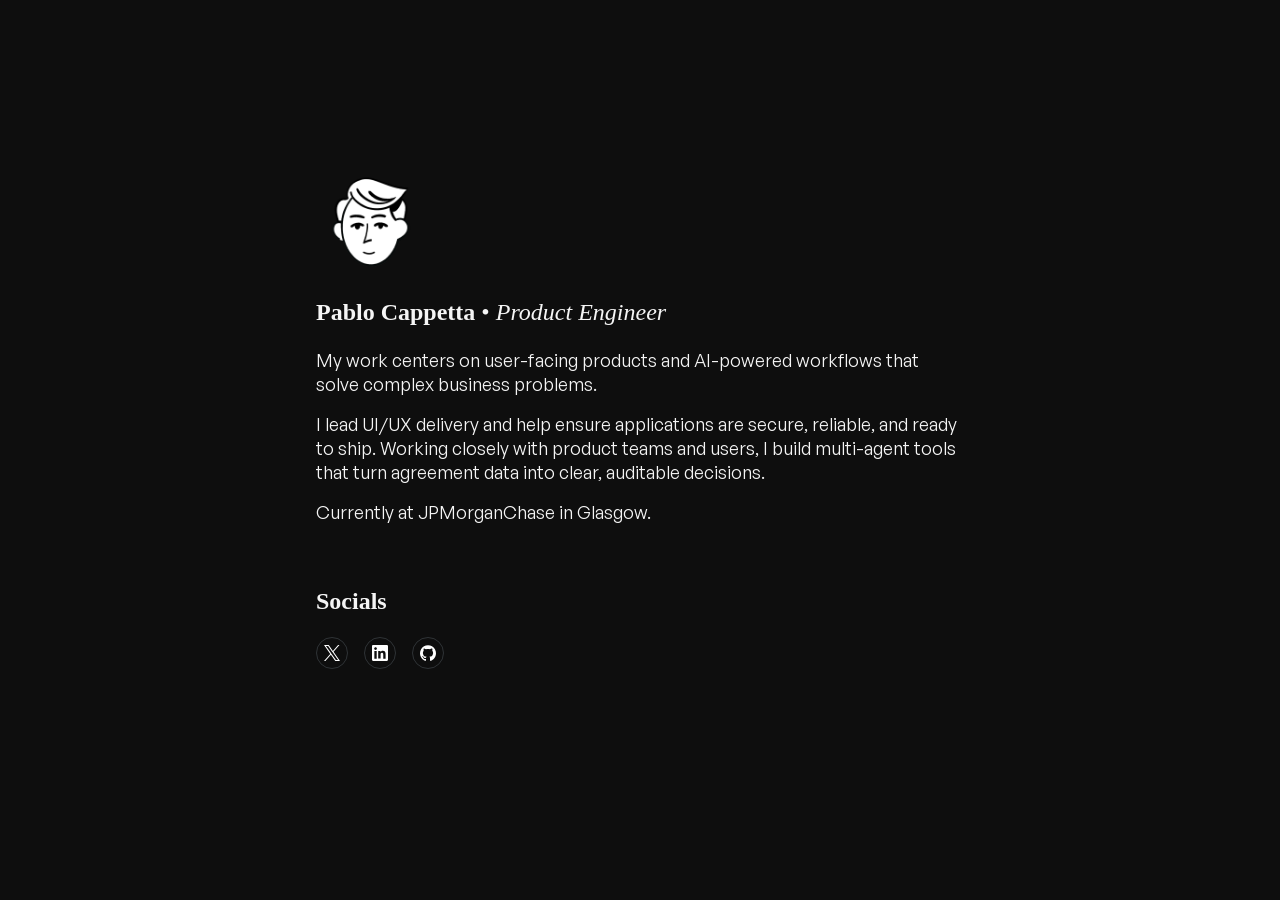
==== commit 07ea306d: "Updates" ====
--- a/index.html
+++ b/index.html
@@ -1 +1 @@
-<!DOCTYPE html><html lang="en" class="h-full bg-[rgb(14, 14, 14)]" style="background-color:rgb(14, 14, 14)"><head><meta charSet="utf-8"/><link rel="preconnect" href="/" crossorigin=""/><meta name="viewport" content="width=device-width, initial-scale=1"/><link rel="stylesheet" href="/_next/static/chunks/1lu42h6o0ez8k.css" data-precedence="next"/><link rel="preload" as="script" fetchPriority="low" href="/_next/static/chunks/0kqziy-7_gy73.js"/><script src="/_next/static/chunks/1vgmu4ugcdqii.js" async=""></script><script src="/_next/static/chunks/092r-mewpaf3q.js" async=""></script><script src="/_next/static/chunks/turbopack-2u1d16houkiyo.js" async=""></script><script src="/_next/static/chunks/3qfy96eoyh-ek.js" async=""></script><script src="/_next/static/chunks/19b2mocf-5gtw.js" async=""></script><meta name="next-size-adjust" content=""/><meta name="theme-color" content="rgb(14, 14, 14)"/><title>Pablo Cappetta | Product Engineer in Glasgow</title><meta name="description" content="Product Engineer in Glasgow owning applications end to end across AI-powered products, user experience, security, testing, and delivery."/><link rel="canonical" href="https://www.pablocappetta.com"/><meta property="og:title" content="Pablo Cappetta | Product Engineer in Glasgow"/><meta property="og:description" content="Product Engineer in Glasgow owning applications end to end across AI-powered products, user experience, security, testing, and delivery."/><meta property="og:url" content="https://www.pablocappetta.com"/><meta property="og:image" content="https://www.pablocappetta.com/assets/thumbnail.png"/><meta property="og:image:type" content="image/png"/><meta property="og:image:width" content="1200"/><meta property="og:image:height" content="630"/><meta property="og:type" content="website"/><meta name="twitter:card" content="summary_large_image"/><meta name="twitter:site" content="@pablocappetta"/><meta name="twitter:title" content="Pablo Cappetta | Product Engineer in Glasgow"/><meta name="twitter:description" content="Product Engineer in Glasgow owning applications end to end across AI-powered products, user experience, security, testing, and delivery."/><meta name="twitter:image" content="https://www.pablocappetta.com/assets/thumbnail.png"/><link rel="icon" href="/favicon.ico"/><script src="/_next/static/chunks/0cz1d0mv5g_q7.js" noModule=""></script></head><body class="h-full min-h-screen bg-[rgb(14, 14, 14)] font-[GeneralSans-Regular,sans-serif]"><div hidden=""><!--$--><!--/$--></div><script type="application/ld+json">{"@context":"https://schema.org","@type":"Person","name":"Pablo Cappetta","jobTitle":"Senior Associate Software Engineer","@id":"https://www.pablocappetta.com/#person","worksFor":{"@type":"Organization","name":"JPMorganChase"},"url":"https://www.pablocappetta.com/","sameAs":["https://x.com/PabloCappetta","https://github.com/pablocappetta","https://linkedin.com/in/pablocappetta"],"image":"https://www.pablocappetta.com/assets/thumbnail.png","description":"Product Engineer in Glasgow owning applications end to end across AI-powered products, user experience, security, testing, and delivery.","alumniOf":{"@type":"CollegeOrUniversity","name":"Universidad Argentina de la Empresa"}}</script><main class="mx-auto max-w-5xl p-8"><article class="pt-0 lg:pt-30 m-auto justify-start"><div class="flex flex-col max-w-170 h-max m-auto"><img alt="Pablo&#x27;s Notion Face" loading="lazy" width="140" height="140" decoding="async" data-nimg="1" class="p-0" style="color:transparent" src="/assets/notion_face.png"/><div class="max-w-3xl px-4 mb-14"><h1 class="text-off-white text-left text-2xl leading-10 mb-4 font-serif"><b class="bg-clip-text">Pablo Cappetta</b><span> • </span><span class="italic">Product Engineer</span></h1><p class="text-off-white text-left text-lg leading-6">At JPMorganChase, I build user-facing products and AI-powered workflows to solve complex business problems.</p><p class="text-off-white text-left text-lg leading-6 mt-4">I lead UI/UX delivery and help ensure applications are secure, reliable, and ready to ship. Working closely with product teams and users, I build multi-agent tools that turn agreement data into clear, auditable decisions.</p></div><div class="max-w-3xl px-4"><h2 class="text-off-white text-left text-2xl leading-10 mb-4"><b class="bg-clip-text font-serif">Socials</b></h2><div class="flex gap-4"><a href="https://x.com/PabloCappetta" target="_blank" rel="noopener noreferrer"><div class="h-8 w-8 rounded-full border flex items-center justify-center border-[#2F3336] transition-opacity duration-200 hover:opacity-70"><img alt="X logo" loading="lazy" width="16" height="16" decoding="async" data-nimg="1" class="brightness-0 invert" style="color:transparent" src="/assets/x.svg"/></div></a><a href="https://linkedin.com/in/pablocappetta" target="_blank" rel="noopener noreferrer"><div class="h-8 w-8 rounded-full border flex items-center justify-center border-[#2F3336] transition-opacity duration-200 hover:opacity-70"><img alt="LinkedIn logo" loading="lazy" width="16" height="16" decoding="async" data-nimg="1" class="brightness-0 invert" style="color:transparent" src="/assets/LinkedIn.svg"/></div></a><a href="https://github.com/pablocappetta" target="_blank" rel="noopener noreferrer"><div class="h-8 w-8 rounded-full border flex items-center justify-center border-[#2F3336] transition-opacity duration-200 hover:opacity-70"><img alt="GitHub logo" loading="lazy" width="16" height="16" decoding="async" data-nimg="1" class="brightness-0 invert" style="color:transparent" src="/assets/GitHub.svg"/></div></a></div></div></div></article><!--$--><!--/$--></main><script id="_R_">(globalThis["TURBOPACK"] || (globalThis["TURBOPACK"] = [])).push({"otherChunks":["static/chunks/0kqziy-7_gy73.js","static/chunks/1vgmu4ugcdqii.js","static/chunks/092r-mewpaf3q.js"],"runtimeModuleIds":[94553]});</script><script src="/_next/static/chunks/0kqziy-7_gy73.js" async=""></script><script>(self.__next_f=self.__next_f||[]).push([0])</script><script>self.__next_f.push([1,"1:\"$Sreact.fragment\"\n2:\"/_next/static/chunks/3qfy96eoyh-ek.js\"\n3:I[39756,[\"$2\"],\"default\"]\n4:I[37457,[\"$2\"],\"default\"]\n6:\"/_next/static/chunks/19b2mocf-5gtw.js\"\n7:I[5500,[\"$2\",\"$6\"],\"Image\"]\nb:\"ViewportBoundary\"\nc:I[97367,[\"$2\"],\"$b\"]\ne:\"MetadataBoundary\"\nf:I[97367,[\"$2\"],\"$e\"]\n10:\"$Sreact.suspense\"\n12:I[68027,[\"$2\"],\"default\",1]\n:HL[\"/_next/static/chunks/1lu42h6o0ez8k.css\",\"style\"]\n:HC[\"/\",\"\"]\n"])</script><script>self.__next_f.push([1,"5:[[\"children\",{\"s\":\"__PAGE__\",\"h\":512,\"d\":{\"r\":[\"$\",\"$1\",\"c\",{\"children\":[[\"$\",\"article\",null,{\"className\":\"pt-0 lg:pt-30 m-auto justify-start\",\"children\":[\"$\",\"div\",null,{\"className\":\"flex flex-col max-w-170 h-max m-auto\",\"children\":[[\"$\",\"$L7\",null,{\"src\":\"/assets/notion_face.png\",\"width\":140,\"height\":140,\"alt\":\"Pablo's Notion Face\",\"className\":\"p-0\"}],[\"$\",\"div\",null,{\"className\":\"max-w-3xl px-4 mb-14\",\"children\":[[\"$\",\"h1\",null,{\"className\":\"text-off-white text-left text-2xl leading-10 mb-4 font-serif\",\"children\":[[\"$\",\"b\",null,{\"className\":\"bg-clip-text\",\"children\":\"Pablo Cappetta\"}],[\"$\",\"span\",null,{\"children\":\" • \"}],[\"$\",\"span\",null,{\"className\":\"italic\",\"children\":\"Product Engineer\"}]]}],[\"$\",\"p\",null,{\"className\":\"text-off-white text-left text-lg leading-6\",\"children\":\"At JPMorganChase, I build user-facing products and AI-powered workflows to solve complex business problems.\"}],[\"$\",\"p\",null,{\"className\":\"text-off-white text-left text-lg leading-6 mt-4\",\"children\":\"I lead UI/UX delivery and help ensure applications are secure, reliable, and ready to ship. Working closely with product teams and users, I build multi-agent tools that turn agreement data into clear, auditable decisions.\"}]]}],[\"$\",\"div\",null,{\"className\":\"max-w-3xl px-4\",\"children\":[[\"$\",\"h2\",null,{\"className\":\"text-off-white text-left text-2xl leading-10 mb-4\",\"children\":[\"$\",\"b\",null,{\"className\":\"bg-clip-text font-serif\",\"children\":\"Socials\"}]}],\"$L8\"]}]]}]}],[\"$L9\"],\"$La\"]}],\"p\":false,\"v\":null}}]]\n"])</script><script>self.__next_f.push([1,"0:{\"P\":null,\"c\":[\"\",\"\"],\"q\":\"\",\"i\":false,\"t\":{\"t\":{\"s\":\"\",\"h\":528,\"d\":{\"r\":[\"$\",\"$1\",\"c\",{\"children\":[[[\"$\",\"link\",\"0\",{\"rel\":\"stylesheet\",\"href\":\"/_next/static/chunks/1lu42h6o0ez8k.css\",\"precedence\":\"next\",\"crossOrigin\":\"$undefined\",\"nonce\":\"$undefined\"}],[\"$\",\"script\",\"script-0\",{\"src\":\"/_next/static/chunks/3qfy96eoyh-ek.js\",\"async\":true,\"nonce\":\"$undefined\"}]],[\"$\",\"html\",null,{\"lang\":\"en\",\"className\":\"h-full bg-[rgb(14, 14, 14)]\",\"style\":{\"backgroundColor\":\"rgb(14, 14, 14)\"},\"children\":[\"$\",\"body\",null,{\"className\":\"h-full min-h-screen bg-[rgb(14, 14, 14)] font-[GeneralSans-Regular,sans-serif]\",\"children\":[[\"$\",\"script\",null,{\"type\":\"application/ld+json\",\"dangerouslySetInnerHTML\":{\"__html\":\"{\\\"@context\\\":\\\"https://schema.org\\\",\\\"@type\\\":\\\"Person\\\",\\\"name\\\":\\\"Pablo Cappetta\\\",\\\"jobTitle\\\":\\\"Senior Associate Software Engineer\\\",\\\"@id\\\":\\\"https://www.pablocappetta.com/#person\\\",\\\"worksFor\\\":{\\\"@type\\\":\\\"Organization\\\",\\\"name\\\":\\\"JPMorganChase\\\"},\\\"url\\\":\\\"https://www.pablocappetta.com/\\\",\\\"sameAs\\\":[\\\"https://x.com/PabloCappetta\\\",\\\"https://github.com/pablocappetta\\\",\\\"https://linkedin.com/in/pablocappetta\\\"],\\\"image\\\":\\\"https://www.pablocappetta.com/assets/thumbnail.png\\\",\\\"description\\\":\\\"Product Engineer in Glasgow owning applications end to end across AI-powered products, user experience, security, testing, and delivery.\\\",\\\"alumniOf\\\":{\\\"@type\\\":\\\"CollegeOrUniversity\\\",\\\"name\\\":\\\"Universidad Argentina de la Empresa\\\"}}\"}}],[\"$\",\"main\",null,{\"className\":\"mx-auto max-w-5xl p-8\",\"children\":[\"$\",\"$L3\",null,{\"parallelRouterKey\":\"children\",\"error\":\"$undefined\",\"errorStyles\":\"$undefined\",\"errorScripts\":\"$undefined\",\"template\":[\"$\",\"$L4\",null,{}],\"templateStyles\":\"$undefined\",\"templateScripts\":\"$undefined\",\"notFound\":[[[\"$\",\"title\",null,{\"children\":\"404: This page could not be found.\"}],[\"$\",\"div\",null,{\"style\":{\"fontFamily\":\"system-ui,\\\"Segoe UI\\\",Roboto,Helvetica,Arial,sans-serif,\\\"Apple Color Emoji\\\",\\\"Segoe UI Emoji\\\"\",\"height\":\"100vh\",\"textAlign\":\"center\",\"display\":\"flex\",\"flexDirection\":\"column\",\"alignItems\":\"center\",\"justifyContent\":\"center\"},\"children\":[\"$\",\"div\",null,{\"children\":[[\"$\",\"style\",null,{\"dangerouslySetInnerHTML\":{\"__html\":\"body{color:#000;background:#fff;margin:0}.next-error-h1{border-right:1px solid rgba(0,0,0,.3)}@media (prefers-color-scheme:dark){body{color:#fff;background:#000}.next-error-h1{border-right:1px solid rgba(255,255,255,.3)}}\"}}],[\"$\",\"h1\",null,{\"className\":\"next-error-h1\",\"style\":{\"display\":\"inline-block\",\"margin\":\"0 20px 0 0\",\"padding\":\"0 23px 0 0\",\"fontSize\":24,\"fontWeight\":500,\"verticalAlign\":\"top\",\"lineHeight\":\"49px\"},\"children\":404}],[\"$\",\"div\",null,{\"style\":{\"display\":\"inline-block\"},\"children\":[\"$\",\"h2\",null,{\"style\":{\"fontSize\":14,\"fontWeight\":400,\"lineHeight\":\"49px\",\"margin\":0},\"children\":\"This page could not be found.\"}]}]]}]}]],[]],\"forbidden\":\"$undefined\",\"unauthorized\":\"$undefined\"}]}]]}]}]]}],\"p\":false,\"v\":null},\"c\":\"$Q5\"},\"h\":{\"r\":[\"$\",\"$1\",\"h\",{\"children\":[null,[\"$\",\"$Lc\",null,{\"children\":\"$Ld\"}],[\"$\",\"$Lf\",null,{\"children\":[[\"$\",\"div\",null,{\"hidden\":true,\"children\":[\"$\",\"$10\",null,{\"name\":\"Next.Metadata\",\"children\":\"$L11\"}]}],null]}],[\"$\",\"meta\",null,{\"name\":\"next-size-adjust\",\"content\":\"\"}]]}],\"p\":false,\"v\":null}},\"m\":\"$undefined\",\"G\":[\"$12\",[[\"$\",\"link\",\"0\",{\"rel\":\"stylesheet\",\"href\":\"/_next/static/chunks/1lu42h6o0ez8k.css\",\"precedence\":\"next\",\"crossOrigin\":\"$undefined\",\"nonce\":\"$undefined\"}]]],\"S\":true,\"r\":\"$undefined\",\"s\":\"$undefined\",\"a\":\"$undefined\",\"l\":\"$undefined\",\"p\":\"$undefined\",\"d\":\"$undefined\",\"b\":\"eKGdDxkUTiLynxdPcx3M3\"}\n"])</script><script>self.__next_f.push([1,"13:I[97367,[\"$2\"],\"OutletBoundary\"]\n8:[\"$\",\"div\",null,{\"className\":\"flex gap-4\",\"children\":[[\"$\",\"a\",null,{\"href\":\"https://x.com/PabloCappetta\",\"target\":\"_blank\",\"rel\":\"noopener noreferrer\",\"children\":[\"$\",\"div\",null,{\"className\":\"h-8 w-8 rounded-full border flex items-center justify-center border-[#2F3336] transition-opacity duration-200 hover:opacity-70\",\"children\":[\"$\",\"$L7\",null,{\"alt\":\"X logo\",\"width\":16,\"height\":16,\"className\":\"brightness-0 invert\",\"src\":\"/assets/x.svg\"}]}]}],[\"$\",\"a\",null,{\"href\":\"https://linkedin.com/in/pablocappetta\",\"target\":\"_blank\",\"rel\":\"noopener noreferrer\",\"children\":[\"$\",\"div\",null,{\"className\":\"h-8 w-8 rounded-full border flex items-center justify-center border-[#2F3336] transition-opacity duration-200 hover:opacity-70\",\"children\":[\"$\",\"$L7\",null,{\"alt\":\"LinkedIn logo\",\"width\":16,\"height\":16,\"className\":\"brightness-0 invert\",\"src\":\"/assets/LinkedIn.svg\"}]}]}],[\"$\",\"a\",null,{\"href\":\"https://github.com/pablocappetta\",\"target\":\"_blank\",\"rel\":\"noopener noreferrer\",\"children\":[\"$\",\"div\",null,{\"className\":\"h-8 w-8 rounded-full border flex items-center justify-center border-[#2F3336] transition-opacity duration-200 hover:opacity-70\",\"children\":[\"$\",\"$L7\",null,{\"alt\":\"GitHub logo\",\"width\":16,\"height\":16,\"className\":\"brightness-0 invert\",\"src\":\"/assets/GitHub.svg\"}]}]}]]}]\n9:[\"$\",\"script\",\"script-0\",{\"src\":\"/_next/static/chunks/19b2mocf-5gtw.js\",\"async\":true,\"nonce\":\"$undefined\"}]\na:[\"$\",\"$L13\",null,{\"children\":[\"$\",\"$10\",null,{\"name\":\"Next.MetadataOutlet\",\"children\":\"$@14\"}]}]\n"])</script><script>self.__next_f.push([1,"d:[[\"$\",\"meta\",\"0\",{\"charSet\":\"utf-8\"}],[\"$\",\"meta\",\"1\",{\"name\":\"viewport\",\"content\":\"width=device-width, initial-scale=1\"}],[\"$\",\"meta\",\"2\",{\"name\":\"theme-color\",\"content\":\"rgb(14, 14, 14)\"}]]\n"])</script><script>self.__next_f.push([1,"15:I[27201,[\"$2\"],\"IconMark\"]\n"])</script><script>self.__next_f.push([1,"11:[[\"$\",\"title\",\"0\",{\"children\":\"Pablo Cappetta | Product Engineer in Glasgow\"}],[\"$\",\"meta\",\"1\",{\"name\":\"description\",\"content\":\"Product Engineer in Glasgow owning applications end to end across AI-powered products, user experience, security, testing, and delivery.\"}],[\"$\",\"link\",\"2\",{\"rel\":\"canonical\",\"href\":\"https://www.pablocappetta.com\"}],[\"$\",\"meta\",\"3\",{\"property\":\"og:title\",\"content\":\"Pablo Cappetta | Product Engineer in Glasgow\"}],[\"$\",\"meta\",\"4\",{\"property\":\"og:description\",\"content\":\"Product Engineer in Glasgow owning applications end to end across AI-powered products, user experience, security, testing, and delivery.\"}],[\"$\",\"meta\",\"5\",{\"property\":\"og:url\",\"content\":\"https://www.pablocappetta.com\"}],[\"$\",\"meta\",\"6\",{\"property\":\"og:image\",\"content\":\"https://www.pablocappetta.com/assets/thumbnail.png\"}],[\"$\",\"meta\",\"7\",{\"property\":\"og:image:type\",\"content\":\"image/png\"}],[\"$\",\"meta\",\"8\",{\"property\":\"og:image:width\",\"content\":\"1200\"}],[\"$\",\"meta\",\"9\",{\"property\":\"og:image:height\",\"content\":\"630\"}],[\"$\",\"meta\",\"10\",{\"property\":\"og:type\",\"content\":\"website\"}],[\"$\",\"meta\",\"11\",{\"name\":\"twitter:card\",\"content\":\"summary_large_image\"}],[\"$\",\"meta\",\"12\",{\"name\":\"twitter:site\",\"content\":\"@pablocappetta\"}],[\"$\",\"meta\",\"13\",{\"name\":\"twitter:title\",\"content\":\"Pablo Cappetta | Product Engineer in Glasgow\"}],[\"$\",\"meta\",\"14\",{\"name\":\"twitter:description\",\"content\":\"Product Engineer in Glasgow owning applications end to end across AI-powered products, user experience, security, testing, and delivery.\"}],[\"$\",\"meta\",\"15\",{\"name\":\"twitter:image\",\"content\":\"https://www.pablocappetta.com/assets/thumbnail.png\"}],[\"$\",\"link\",\"16\",{\"rel\":\"icon\",\"href\":\"/favicon.ico\"}],[\"$\",\"$L15\",\"17\",{}]]\n"])</script><script>self.__next_f.push([1,"14:null\n"])</script></body></html>+<!DOCTYPE html><html lang="en" class="h-full bg-[rgb(14, 14, 14)]" style="background-color:rgb(14, 14, 14)"><head><meta charSet="utf-8"/><link rel="preconnect" href="/" crossorigin=""/><meta name="viewport" content="width=device-width, initial-scale=1"/><link rel="stylesheet" href="/_next/static/chunks/1lu42h6o0ez8k.css" data-precedence="next"/><link rel="preload" as="script" fetchPriority="low" href="/_next/static/chunks/0kqziy-7_gy73.js"/><script src="/_next/static/chunks/1vgmu4ugcdqii.js" async=""></script><script src="/_next/static/chunks/092r-mewpaf3q.js" async=""></script><script src="/_next/static/chunks/turbopack-2u1d16houkiyo.js" async=""></script><script src="/_next/static/chunks/3qfy96eoyh-ek.js" async=""></script><script src="/_next/static/chunks/19b2mocf-5gtw.js" async=""></script><meta name="next-size-adjust" content=""/><meta name="theme-color" content="rgb(14, 14, 14)"/><title>Pablo Cappetta | Product Engineer in Glasgow</title><meta name="description" content="Product Engineer in Glasgow owning applications end to end across AI-powered products, user experience, security, testing, and delivery."/><link rel="canonical" href="https://www.pablocappetta.com"/><meta property="og:title" content="Pablo Cappetta | Product Engineer in Glasgow"/><meta property="og:description" content="Product Engineer in Glasgow owning applications end to end across AI-powered products, user experience, security, testing, and delivery."/><meta property="og:url" content="https://www.pablocappetta.com"/><meta property="og:image" content="https://www.pablocappetta.com/assets/thumbnail.png"/><meta property="og:image:type" content="image/png"/><meta property="og:image:width" content="1200"/><meta property="og:image:height" content="630"/><meta property="og:type" content="website"/><meta name="twitter:card" content="summary_large_image"/><meta name="twitter:site" content="@pablocappetta"/><meta name="twitter:title" content="Pablo Cappetta | Product Engineer in Glasgow"/><meta name="twitter:description" content="Product Engineer in Glasgow owning applications end to end across AI-powered products, user experience, security, testing, and delivery."/><meta name="twitter:image" content="https://www.pablocappetta.com/assets/thumbnail.png"/><link rel="icon" href="/favicon.ico"/><script src="/_next/static/chunks/0cz1d0mv5g_q7.js" noModule=""></script></head><body class="h-full min-h-screen bg-[rgb(14, 14, 14)] font-[GeneralSans-Regular,sans-serif]"><div hidden=""><!--$--><!--/$--></div><script type="application/ld+json">{"@context":"https://schema.org","@type":"Person","name":"Pablo Cappetta","jobTitle":"Senior Associate Software Engineer","@id":"https://www.pablocappetta.com/#person","worksFor":{"@type":"Organization","name":"JPMorganChase"},"url":"https://www.pablocappetta.com/","sameAs":["https://x.com/PabloCappetta","https://github.com/pablocappetta","https://linkedin.com/in/pablocappetta"],"image":"https://www.pablocappetta.com/assets/thumbnail.png","description":"Product Engineer in Glasgow owning applications end to end across AI-powered products, user experience, security, testing, and delivery.","alumniOf":{"@type":"CollegeOrUniversity","name":"Universidad Argentina de la Empresa"}}</script><main class="mx-auto max-w-5xl p-8"><article class="pt-0 lg:pt-30 m-auto justify-start"><div class="flex flex-col max-w-170 h-max m-auto"><img alt="Pablo&#x27;s Notion Face" loading="lazy" width="140" height="140" decoding="async" data-nimg="1" class="p-0" style="color:transparent" src="/assets/notion_face.png"/><div class="max-w-3xl px-4 mb-14"><h1 class="text-off-white text-left text-2xl leading-10 mb-4 font-serif"><b class="bg-clip-text">Pablo Cappetta</b><span> • </span><span class="italic">Product Engineer</span></h1><p class="text-off-white text-left text-lg leading-6">My work centers on user-facing products and AI-powered workflows that solve complex business problems.</p><p class="text-off-white text-left text-lg leading-6 mt-4">I lead UI/UX delivery and help ensure applications are secure, reliable, and ready to ship. Working closely with product teams and users, I build multi-agent tools that turn agreement data into clear, auditable decisions.</p><p class="text-off-white text-left text-lg leading-6 mt-4">Currently at JPMorganChase in Glasgow.</p></div><div class="max-w-3xl px-4"><h2 class="text-off-white text-left text-2xl leading-10 mb-4"><b class="bg-clip-text font-serif">Socials</b></h2><div class="flex gap-4"><a href="https://x.com/PabloCappetta" target="_blank" rel="noopener noreferrer"><div class="h-8 w-8 rounded-full border flex items-center justify-center border-[#2F3336] transition-opacity duration-200 hover:opacity-70"><img alt="X logo" loading="lazy" width="16" height="16" decoding="async" data-nimg="1" class="brightness-0 invert" style="color:transparent" src="/assets/x.svg"/></div></a><a href="https://linkedin.com/in/pablocappetta" target="_blank" rel="noopener noreferrer"><div class="h-8 w-8 rounded-full border flex items-center justify-center border-[#2F3336] transition-opacity duration-200 hover:opacity-70"><img alt="LinkedIn logo" loading="lazy" width="16" height="16" decoding="async" data-nimg="1" class="brightness-0 invert" style="color:transparent" src="/assets/LinkedIn.svg"/></div></a><a href="https://github.com/pablocappetta" target="_blank" rel="noopener noreferrer"><div class="h-8 w-8 rounded-full border flex items-center justify-center border-[#2F3336] transition-opacity duration-200 hover:opacity-70"><img alt="GitHub logo" loading="lazy" width="16" height="16" decoding="async" data-nimg="1" class="brightness-0 invert" style="color:transparent" src="/assets/GitHub.svg"/></div></a></div></div></div></article><!--$--><!--/$--></main><script id="_R_">(globalThis["TURBOPACK"] || (globalThis["TURBOPACK"] = [])).push({"otherChunks":["static/chunks/0kqziy-7_gy73.js","static/chunks/1vgmu4ugcdqii.js","static/chunks/092r-mewpaf3q.js"],"runtimeModuleIds":[94553]});</script><script src="/_next/static/chunks/0kqziy-7_gy73.js" async=""></script><script>(self.__next_f=self.__next_f||[]).push([0])</script><script>self.__next_f.push([1,"1:\"$Sreact.fragment\"\n2:\"/_next/static/chunks/3qfy96eoyh-ek.js\"\n3:I[39756,[\"$2\"],\"default\"]\n4:I[37457,[\"$2\"],\"default\"]\n6:\"/_next/static/chunks/19b2mocf-5gtw.js\"\n7:I[5500,[\"$2\",\"$6\"],\"Image\"]\nc:\"ViewportBoundary\"\nd:I[97367,[\"$2\"],\"$c\"]\nf:\"MetadataBoundary\"\n10:I[97367,[\"$2\"],\"$f\"]\n11:\"$Sreact.suspense\"\n13:I[68027,[\"$2\"],\"default\",1]\n:HL[\"/_next/static/chunks/1lu42h6o0ez8k.css\",\"style\"]\n:HC[\"/\",\"\"]\n"])</script><script>self.__next_f.push([1,"5:[[\"children\",{\"s\":\"__PAGE__\",\"h\":512,\"d\":{\"r\":[\"$\",\"$1\",\"c\",{\"children\":[[\"$\",\"article\",null,{\"className\":\"pt-0 lg:pt-30 m-auto justify-start\",\"children\":[\"$\",\"div\",null,{\"className\":\"flex flex-col max-w-170 h-max m-auto\",\"children\":[[\"$\",\"$L7\",null,{\"src\":\"/assets/notion_face.png\",\"width\":140,\"height\":140,\"alt\":\"Pablo's Notion Face\",\"className\":\"p-0\"}],[\"$\",\"div\",null,{\"className\":\"max-w-3xl px-4 mb-14\",\"children\":[[\"$\",\"h1\",null,{\"className\":\"text-off-white text-left text-2xl leading-10 mb-4 font-serif\",\"children\":[[\"$\",\"b\",null,{\"className\":\"bg-clip-text\",\"children\":\"Pablo Cappetta\"}],[\"$\",\"span\",null,{\"children\":\" • \"}],[\"$\",\"span\",null,{\"className\":\"italic\",\"children\":\"Product Engineer\"}]]}],[\"$\",\"p\",null,{\"className\":\"text-off-white text-left text-lg leading-6\",\"children\":\"My work centers on user-facing products and AI-powered workflows that solve complex business problems.\"}],[\"$\",\"p\",null,{\"className\":\"text-off-white text-left text-lg leading-6 mt-4\",\"children\":\"I lead UI/UX delivery and help ensure applications are secure, reliable, and ready to ship. Working closely with product teams and users, I build multi-agent tools that turn agreement data into clear, auditable decisions.\"}],[\"$\",\"p\",null,{\"className\":\"text-off-white text-left text-lg leading-6 mt-4\",\"children\":\"Currently at JPMorganChase in Glasgow.\"}]]}],[\"$\",\"div\",null,{\"className\":\"max-w-3xl px-4\",\"children\":[\"$L8\",\"$L9\"]}]]}]}],[\"$La\"],\"$Lb\"]}],\"p\":false,\"v\":null}}]]\n"])</script><script>self.__next_f.push([1,"0:{\"P\":null,\"c\":[\"\",\"\"],\"q\":\"\",\"i\":false,\"t\":{\"t\":{\"s\":\"\",\"h\":528,\"d\":{\"r\":[\"$\",\"$1\",\"c\",{\"children\":[[[\"$\",\"link\",\"0\",{\"rel\":\"stylesheet\",\"href\":\"/_next/static/chunks/1lu42h6o0ez8k.css\",\"precedence\":\"next\",\"crossOrigin\":\"$undefined\",\"nonce\":\"$undefined\"}],[\"$\",\"script\",\"script-0\",{\"src\":\"/_next/static/chunks/3qfy96eoyh-ek.js\",\"async\":true,\"nonce\":\"$undefined\"}]],[\"$\",\"html\",null,{\"lang\":\"en\",\"className\":\"h-full bg-[rgb(14, 14, 14)]\",\"style\":{\"backgroundColor\":\"rgb(14, 14, 14)\"},\"children\":[\"$\",\"body\",null,{\"className\":\"h-full min-h-screen bg-[rgb(14, 14, 14)] font-[GeneralSans-Regular,sans-serif]\",\"children\":[[\"$\",\"script\",null,{\"type\":\"application/ld+json\",\"dangerouslySetInnerHTML\":{\"__html\":\"{\\\"@context\\\":\\\"https://schema.org\\\",\\\"@type\\\":\\\"Person\\\",\\\"name\\\":\\\"Pablo Cappetta\\\",\\\"jobTitle\\\":\\\"Senior Associate Software Engineer\\\",\\\"@id\\\":\\\"https://www.pablocappetta.com/#person\\\",\\\"worksFor\\\":{\\\"@type\\\":\\\"Organization\\\",\\\"name\\\":\\\"JPMorganChase\\\"},\\\"url\\\":\\\"https://www.pablocappetta.com/\\\",\\\"sameAs\\\":[\\\"https://x.com/PabloCappetta\\\",\\\"https://github.com/pablocappetta\\\",\\\"https://linkedin.com/in/pablocappetta\\\"],\\\"image\\\":\\\"https://www.pablocappetta.com/assets/thumbnail.png\\\",\\\"description\\\":\\\"Product Engineer in Glasgow owning applications end to end across AI-powered products, user experience, security, testing, and delivery.\\\",\\\"alumniOf\\\":{\\\"@type\\\":\\\"CollegeOrUniversity\\\",\\\"name\\\":\\\"Universidad Argentina de la Empresa\\\"}}\"}}],[\"$\",\"main\",null,{\"className\":\"mx-auto max-w-5xl p-8\",\"children\":[\"$\",\"$L3\",null,{\"parallelRouterKey\":\"children\",\"error\":\"$undefined\",\"errorStyles\":\"$undefined\",\"errorScripts\":\"$undefined\",\"template\":[\"$\",\"$L4\",null,{}],\"templateStyles\":\"$undefined\",\"templateScripts\":\"$undefined\",\"notFound\":[[[\"$\",\"title\",null,{\"children\":\"404: This page could not be found.\"}],[\"$\",\"div\",null,{\"style\":{\"fontFamily\":\"system-ui,\\\"Segoe UI\\\",Roboto,Helvetica,Arial,sans-serif,\\\"Apple Color Emoji\\\",\\\"Segoe UI Emoji\\\"\",\"height\":\"100vh\",\"textAlign\":\"center\",\"display\":\"flex\",\"flexDirection\":\"column\",\"alignItems\":\"center\",\"justifyContent\":\"center\"},\"children\":[\"$\",\"div\",null,{\"children\":[[\"$\",\"style\",null,{\"dangerouslySetInnerHTML\":{\"__html\":\"body{color:#000;background:#fff;margin:0}.next-error-h1{border-right:1px solid rgba(0,0,0,.3)}@media (prefers-color-scheme:dark){body{color:#fff;background:#000}.next-error-h1{border-right:1px solid rgba(255,255,255,.3)}}\"}}],[\"$\",\"h1\",null,{\"className\":\"next-error-h1\",\"style\":{\"display\":\"inline-block\",\"margin\":\"0 20px 0 0\",\"padding\":\"0 23px 0 0\",\"fontSize\":24,\"fontWeight\":500,\"verticalAlign\":\"top\",\"lineHeight\":\"49px\"},\"children\":404}],[\"$\",\"div\",null,{\"style\":{\"display\":\"inline-block\"},\"children\":[\"$\",\"h2\",null,{\"style\":{\"fontSize\":14,\"fontWeight\":400,\"lineHeight\":\"49px\",\"margin\":0},\"children\":\"This page could not be found.\"}]}]]}]}]],[]],\"forbidden\":\"$undefined\",\"unauthorized\":\"$undefined\"}]}]]}]}]]}],\"p\":false,\"v\":null},\"c\":\"$Q5\"},\"h\":{\"r\":[\"$\",\"$1\",\"h\",{\"children\":[null,[\"$\",\"$Ld\",null,{\"children\":\"$Le\"}],[\"$\",\"$L10\",null,{\"children\":[[\"$\",\"div\",null,{\"hidden\":true,\"children\":[\"$\",\"$11\",null,{\"name\":\"Next.Metadata\",\"children\":\"$L12\"}]}],null]}],[\"$\",\"meta\",null,{\"name\":\"next-size-adjust\",\"content\":\"\"}]]}],\"p\":false,\"v\":null}},\"m\":\"$undefined\",\"G\":[\"$13\",[[\"$\",\"link\",\"0\",{\"rel\":\"stylesheet\",\"href\":\"/_next/static/chunks/1lu42h6o0ez8k.css\",\"precedence\":\"next\",\"crossOrigin\":\"$undefined\",\"nonce\":\"$undefined\"}]]],\"S\":true,\"r\":\"$undefined\",\"s\":\"$undefined\",\"a\":\"$undefined\",\"l\":\"$undefined\",\"p\":\"$undefined\",\"d\":\"$undefined\",\"b\":\"280GaaBsssSyw96CkrkIU\"}\n"])</script><script>self.__next_f.push([1,"14:I[97367,[\"$2\"],\"OutletBoundary\"]\n8:[\"$\",\"h2\",null,{\"className\":\"text-off-white text-left text-2xl leading-10 mb-4\",\"children\":[\"$\",\"b\",null,{\"className\":\"bg-clip-text font-serif\",\"children\":\"Socials\"}]}]\n9:[\"$\",\"div\",null,{\"className\":\"flex gap-4\",\"children\":[[\"$\",\"a\",null,{\"href\":\"https://x.com/PabloCappetta\",\"target\":\"_blank\",\"rel\":\"noopener noreferrer\",\"children\":[\"$\",\"div\",null,{\"className\":\"h-8 w-8 rounded-full border flex items-center justify-center border-[#2F3336] transition-opacity duration-200 hover:opacity-70\",\"children\":[\"$\",\"$L7\",null,{\"alt\":\"X logo\",\"width\":16,\"height\":16,\"className\":\"brightness-0 invert\",\"src\":\"/assets/x.svg\"}]}]}],[\"$\",\"a\",null,{\"href\":\"https://linkedin.com/in/pablocappetta\",\"target\":\"_blank\",\"rel\":\"noopener noreferrer\",\"children\":[\"$\",\"div\",null,{\"className\":\"h-8 w-8 rounded-full border flex items-center justify-center border-[#2F3336] transition-opacity duration-200 hover:opacity-70\",\"children\":[\"$\",\"$L7\",null,{\"alt\":\"LinkedIn logo\",\"width\":16,\"height\":16,\"className\":\"brightness-0 invert\",\"src\":\"/assets/LinkedIn.svg\"}]}]}],[\"$\",\"a\",null,{\"href\":\"https://github.com/pablocappetta\",\"target\":\"_blank\",\"rel\":\"noopener noreferrer\",\"children\":[\"$\",\"div\",null,{\"className\":\"h-8 w-8 rounded-full border flex items-center justify-center border-[#2F3336] transition-opacity duration-200 hover:opacity-70\",\"children\":[\"$\",\"$L7\",null,{\"alt\":\"GitHub logo\",\"width\":16,\"height\":16,\"className\":\"brightness-0 invert\",\"src\":\"/assets/GitHub.svg\"}]}]}]]}]\na:[\"$\",\"script\",\"script-0\",{\"src\":\"/_next/static/chunks/19b2mocf-5gtw.js\",\"async\":true,\"nonce\":\"$undefined\"}]\nb:[\"$\",\"$L14\",null,{\"children\":[\"$\",\"$11\",null,{\"name\":\"Next.MetadataOutlet\",\"children\":\"$@15\"}]}]\n"])</script><script>self.__next_f.push([1,"e:[[\"$\",\"meta\",\"0\",{\"charSet\":\"utf-8\"}],[\"$\",\"meta\",\"1\",{\"name\":\"viewport\",\"content\":\"width=device-width, initial-scale=1\"}],[\"$\",\"meta\",\"2\",{\"name\":\"theme-color\",\"content\":\"rgb(14, 14, 14)\"}]]\n"])</script><script>self.__next_f.push([1,"16:I[27201,[\"$2\"],\"IconMark\"]\n"])</script><script>self.__next_f.push([1,"12:[[\"$\",\"title\",\"0\",{\"children\":\"Pablo Cappetta | Product Engineer in Glasgow\"}],[\"$\",\"meta\",\"1\",{\"name\":\"description\",\"content\":\"Product Engineer in Glasgow owning applications end to end across AI-powered products, user experience, security, testing, and delivery.\"}],[\"$\",\"link\",\"2\",{\"rel\":\"canonical\",\"href\":\"https://www.pablocappetta.com\"}],[\"$\",\"meta\",\"3\",{\"property\":\"og:title\",\"content\":\"Pablo Cappetta | Product Engineer in Glasgow\"}],[\"$\",\"meta\",\"4\",{\"property\":\"og:description\",\"content\":\"Product Engineer in Glasgow owning applications end to end across AI-powered products, user experience, security, testing, and delivery.\"}],[\"$\",\"meta\",\"5\",{\"property\":\"og:url\",\"content\":\"https://www.pablocappetta.com\"}],[\"$\",\"meta\",\"6\",{\"property\":\"og:image\",\"content\":\"https://www.pablocappetta.com/assets/thumbnail.png\"}],[\"$\",\"meta\",\"7\",{\"property\":\"og:image:type\",\"content\":\"image/png\"}],[\"$\",\"meta\",\"8\",{\"property\":\"og:image:width\",\"content\":\"1200\"}],[\"$\",\"meta\",\"9\",{\"property\":\"og:image:height\",\"content\":\"630\"}],[\"$\",\"meta\",\"10\",{\"property\":\"og:type\",\"content\":\"website\"}],[\"$\",\"meta\",\"11\",{\"name\":\"twitter:card\",\"content\":\"summary_large_image\"}],[\"$\",\"meta\",\"12\",{\"name\":\"twitter:site\",\"content\":\"@pablocappetta\"}],[\"$\",\"meta\",\"13\",{\"name\":\"twitter:title\",\"content\":\"Pablo Cappetta | Product Engineer in Glasgow\"}],[\"$\",\"meta\",\"14\",{\"name\":\"twitter:description\",\"content\":\"Product Engineer in Glasgow owning applications end to end across AI-powered products, user experience, security, testing, and delivery.\"}],[\"$\",\"meta\",\"15\",{\"name\":\"twitter:image\",\"content\":\"https://www.pablocappetta.com/assets/thumbnail.png\"}],[\"$\",\"link\",\"16\",{\"rel\":\"icon\",\"href\":\"/favicon.ico\"}],[\"$\",\"$L16\",\"17\",{}]]\n"])</script><script>self.__next_f.push([1,"15:null\n"])</script></body></html>
